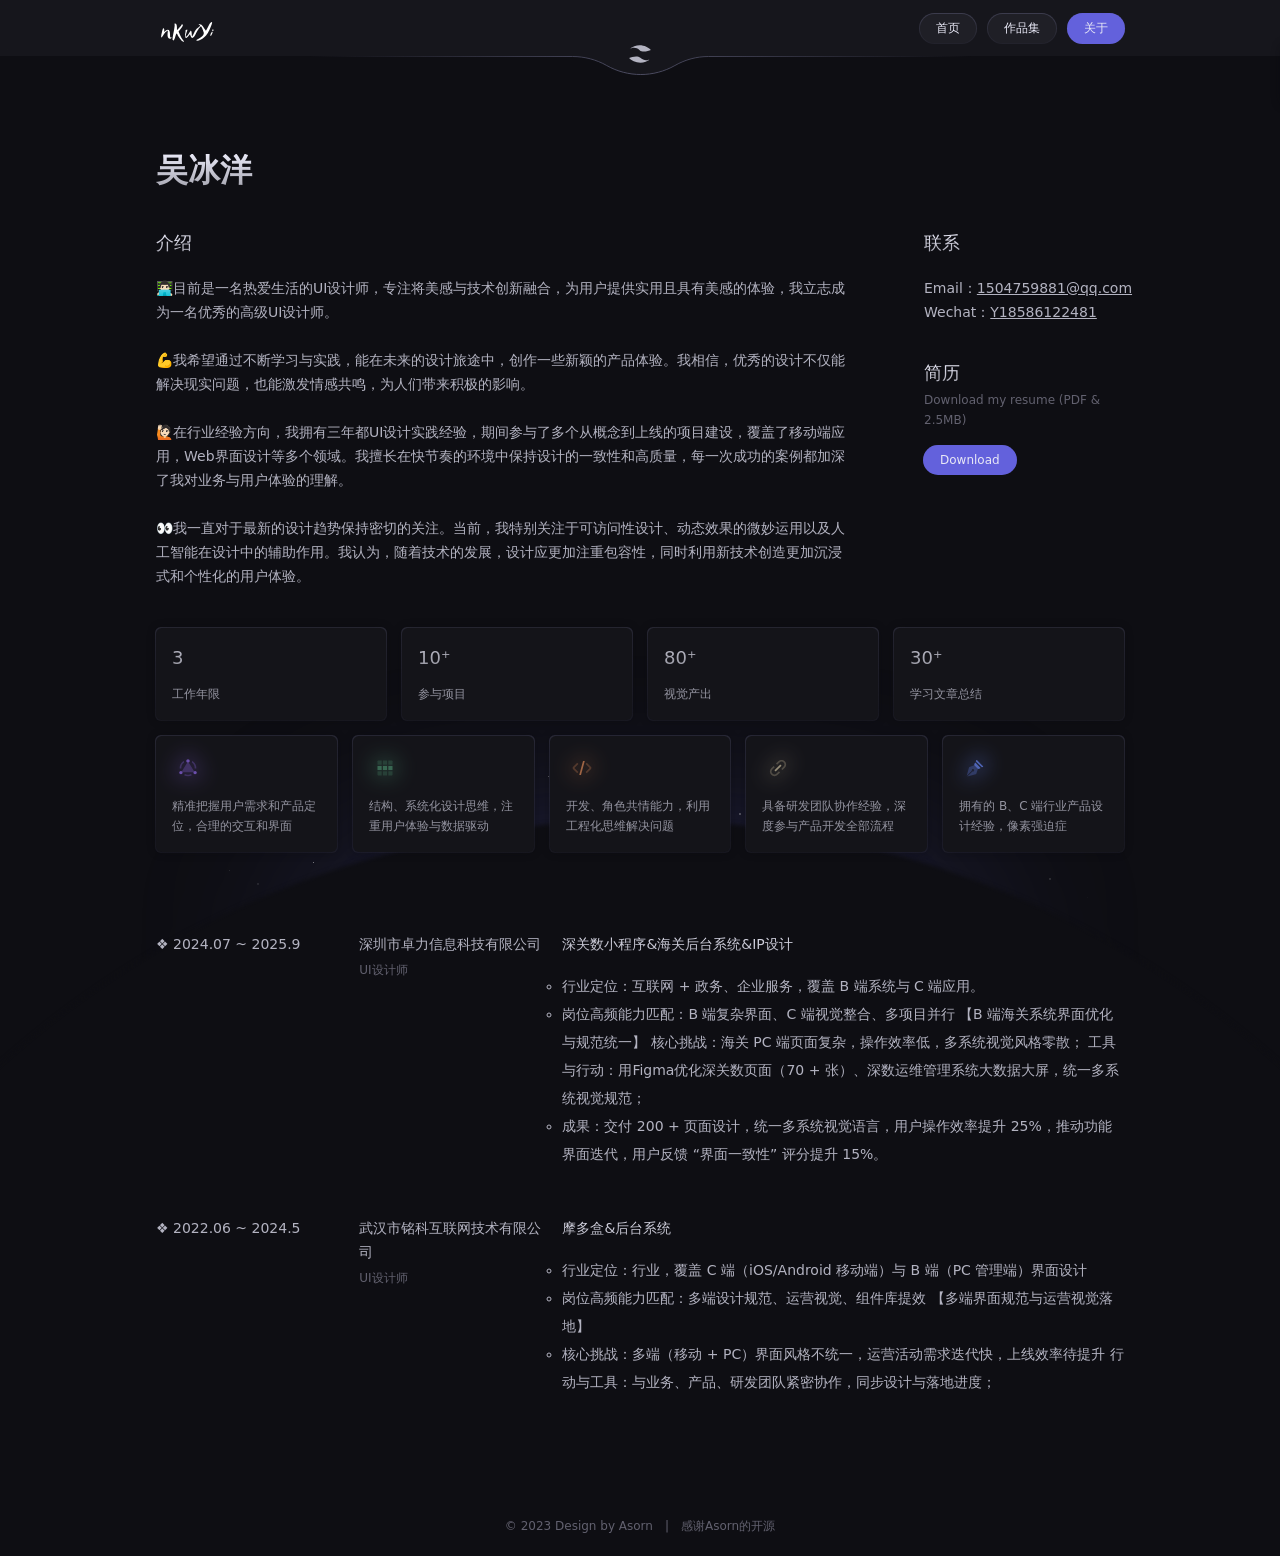
==== about.html @ 6617e1f2 "Add files via upload" ====
<!DOCTYPE html>
<html lang="zh-CN" style="color-scheme: dark;">
<head>
    <meta charset="UTF-8">
    <meta name="viewport" content="width=device-width, initial-scale=1.0">
    <title>Asorn - About Me</title>
    <link rel="stylesheet" href="./css/style.min.css">
    <link rel="shortcut icon" href="./assets/public/favicon.svg"/>
</head>
<body>
    <canvas class="fireworks"></canvas>
    <div class="head">
        <div class="main">
            <a href="./index.html" class="logo"><img src="./assets/public/nK logo.svg"></a>
            <div class="menu">
                <li class="magical btn" onclick="window.location.href='./index.html'">首页</li>
                <li class="magical btn" onclick="window.location.href='./work.html'">作品集</li>
                <li class="magical btn nav" onclick="window.location.href='./about.html'">关于</li>
            </div>
            <div class="menu" id="menu-expand">
                <li class="magical btn skin" id="menu-expand-child"><i class="icon menu-icon"></i></li>
            </div>
            <div id="menu-panel">
                <div class="menu-panel-content">
                    <li class="magical btn" onclick="window.location.href='./index.html'">首页</li>
                    <li class="magical btn" onclick="window.location.href='./work.html'">作品集</li>
                    <li class="magical btn nav" onclick="window.location.href='./about.html'">关于</li>
                </div>
            </div>
        </div>
        <blockquote><img src="./assets/public/logo.svg"></blockquote>
    </div>
    <div class="about">
        <div class="about-top">
            <div class="about-name">吴冰洋</div>
            <div class="about-info">
                <div class="about-info-left">
                    <div class="about-info-title">介绍</div>
                    <div class="introduce-desc">
                      👨🏻‍💻目前是一名热爱生活的UI设计师，专注将美感与技术创新融合，为用户提供实用且具有美感的体验，我立志成为一名优秀的高级UI设计师。 
                      <br> 
                      <br> 
                      💪我希望通过不断学习与实践，能在未来的设计旅途中，创作一些新颖的产品体验。我相信，优秀的设计不仅能解决现实问题，也能激发情感共鸣，为人们带来积极的影响。
                      <br> 
                      <br> 
                      🙋🏻在行业经验方向，我拥有三年都UI设计实践经验，期间参与了多个从概念到上线的项目建设，覆盖了移动端应用，Web界面设计等多个领域。我擅长在快节奏的环境中保持设计的一致性和高质量，每一次成功的案例都加深了我对业务与用户体验的理解。
                      <br> 
                      <br> 
                      👀我一直对于最新的设计趋势保持密切的关注。当前，我特别关注于可访问性设计、动态效果的微妙运用以及人工智能在设计中的辅助作用。我认为，随着技术的发展，设计应更加注重包容性，同时利用新技术创造更加沉浸式和个性化的用户体验。
                    </div>
                </div>
                <div class="about-info-right">
                    <div class="contact">
                        <div class="about-info-title">联系</div>
                        <div class="contact-desc">
                            <div class="list">
                                <div class="list-label">Email：</div>
                                <div href="javascript:" class="list-value" id="email" tabindex="0" role="button"  title="点击复制邮箱">
                                    <a id="emailCopied">1504759881@qq.com</a>
                                </div>
                                <span class="list-value copied">copied&nbsp;✓</span>
                            </div>
                            <div class="list">
                                <div class="list-label">Wechat：</div>
                                <div class="list-value">
                                    <a class="tooltip">Y18586122481
                                        <div class="tooltip-box">
                                            <img src="./assets/about/wechat.png">
                                        </div>
                                    </a>
                                </div>
                            </div>
                        </div>
                    </div>
                    <div class="resume">
                        <div class="about-info-title resume-title">简历</div>
                        <div class="resume-desc">
                            <div class="resume-desc-helptext">Download my resume (PDF & 2.5MB)</div>
                            <div class="magical resume-btn"><a href="https://asorn.cn/" target="_blank">Download</a></div>
                        </div>
                    </div>
                </div>
            </div>
        </div>
        <div class="about-middle">
            <div class="power">
                <div class="list-00">
                    <div class="magical power-card-number">
                        <a>
                            <div class="card-title">3</div>
                            <div class="card-text">工作年限</div>
                        </a>
                    </div>
                    <div class="magical power-card-number">
                        <a>
                            <div class="card-title">10⁺</div>
                            <div class="card-text">参与项目</div>
                        </a>
                    </div>
                    <div class="magical power-card-number">
                        <a>
                            <div class="card-title">80⁺</div>
                            <div class="card-text">视觉产出</div>
                        </a>
                    </div>
                    <div class="magical power-card-number">
                        <a>
                            <div class="card-title">30⁺</div>
                            <div class="card-text">学习文章总结</div>
                        </a>
                    </div>
                </div>
                <div class="list-01">
                    <div class="magical power-card">
                        <a>
                            <div class="card-img" style="background-image: url('./assets/about/abstract.svg')"></div>
                            <div class="card-text">精准把握用户需求和产品定位，合理的交互和界面</div>
                        </a>
                    </div>
                    <div class="magical power-card">
                        <a>
                            <div class="card-img" style="background-image: url('./assets/about/menu.svg')"></div>
                            <div class="card-text">结构、系统化设计思维，注重用户体验与数据驱动</div>
                        </a>
                    </div>
                    <div class="magical power-card">
                        <a>
                            <div class="card-img" style="background-image: url('./assets/about/code.svg')"></div>
                            <div class="card-text">开发、角色共情能力，利用工程化思维解决问题</div>
                        </a>
                    </div>
                    <div class="magical power-card">
                        <a>
                            <div class="card-img" style="background-image: url('./assets/about/pin.svg')"></div>
                            <div class="card-text">具备研发团队协作经验，深度参与产品开发全部流程</div>
                        </a>
                    </div>
                    <div class="magical power-card">
                        <a>
                            <div class="card-img" style="background-image: url('./assets/about/pen.svg')"></div>
                            <div class="card-text">拥有的 B、C 端行业产品设计经验，像素强迫症</div>
                        </a>
                    </div>
                </div>
            </div>
        </div>
        <div class="about-bottom">
            <div class="experience">
<div class="item">
                    <div class="time">❖ 2024.07 ~ 2025.9</div>
                    <div class="name">
                        <div class="company"><a href="https://asorn.cn/" target="_blank">深圳市卓力信息科技有限公司</a></div>
                        <div class="job">UI设计师</div>
                    </div>
                    <div class="project-experience">
                        <div class="item">
                            <div class="title">深关数小程序&海关后台系统&IP设计</div>
                            <div class="desc">
                                <ul>
                                    <li>行业定位：互联网 + 政务、企业服务，覆盖 B 端系统与 C 端应用。</li>
                                    <li>岗位高频能力匹配：B 端复杂界面、C 端视觉整合、多项目并行
【B 端海关系统界面优化与规范统一】
       核心挑战：海关 PC 端页面复杂，操作效率低，多系统视觉风格零散；
工具与行动：用Figma优化深关数页面（70 + 张）、深数运维管理系统大数据大屏，统一多系统视觉规范；
</li>
                                    <li>成果：交付 200 + 页面设计，统一多系统视觉语言，用户操作效率提升 25%，推动功能界面迭代，用户反馈 “界面一致性” 评分提升 15%。</li>
                                </ul>
                            </div>
                        </div>
                    </div>
                </div>
                <div class="item">
                    <div class="time">❖ 2022.06 ~ 2024.5</div>
                    <div class="name">
                        <div class="company"><a href="https://asorn.cn/" target="_blank">武汉市铭科互联网技术有限公司</a></div>
                        <div class="job">UI设计师</div>
                    </div>
                    <div class="project-experience">
                        <div class="item">
                            <div class="title">摩多盒&后台系统</div>
                            <div class="desc">
                                <ul>
                                    <li>行业定位：行业，覆盖 C 端（iOS/Android 移动端）与 B 端（PC 管理端）界面设计</li>
                                    <li>岗位高频能力匹配：多端设计规范、运营视觉、组件库提效
【多端界面规范与运营视觉落地】
</li>
                                    <li>核心挑战：多端（移动 + PC）界面风格不统一，运营活动需求迭代快，上线效率待提升
行动与工具：与业务、产品、研发团队紧密协作，同步设计与落地进度；
</li>
                                </ul>
                            </div>
                        </div>
                    </div>
                </div>
            </div>
        </div>
    </div>
    <div class="footer">
        <div class="copyright">
            <div>© 2023 Design by Asorn</a></div>
            <span>|</span>
            <div class="fillings">
                感谢Asorn的开源</a>
        </div>
    </div>
    <div class="widget">
        <div class="shape-light"></div>
        <div class="shape-star">
            <div class="rising-stars rising-stars-visible">
                <div style="height:1px;width:1px"></div>
                <div style="height:2px;width:2px"></div>
                <div style="height:1px;width:1px"></div>
            </div>
        </div>
        <div class="shape-earth"></div>
    </div>
</body>
<script src="./js/main.min.js"></script>
<script src='./js/anime.js'></script>
<script src='./js/firework.js'></script>
</html>
---- css/style.min.css ----
@media screen and (max-width: 768px){.about-info{flex-direction:column}.list-00,.list-01{grid-template-columns:1fr 1fr !important}.about-bottom .experience .item{grid-template-columns:none !important;grid-template-rows:1fr !important}.blog-left{display:none}.menu{display:none !important}#menu-expand{display:block !important}.hello::after{width:320px !important;height:320px !important}.copyright span,.fillings,.friends{display:none !important}}@media screen and (min-width: 769px){#menu-panel{left:100vw !important}}*{border:0;margin:0;padding:0;box-sizing:border-box;list-style:none;font-size:12px;text-decoration:unset}body{background-color:#0E0E13;color:#E8E8F6;font-family:Roboto, system-ui, -apple-system, "Segoe UI", "Helvetica Neue", Arial, "Liberation Sans", sans-serif, "Apple Color Emoji", "Segoe UI Emoji", "Segoe UI Symbol", "Noto Color Emoji";-webkit-font-smoothing:antialiased;overflow-x:hidden}.fireworks{position:fixed;top:0;left:0;width:100%;height:100%;display:block;z-index:-999}.icon{font-size:0}.icon.dark::before{content:url(../assets/public/skin_light.svg)}.icon.menu-icon::before{content:url(../assets/public/menu_icon.svg)}.magical{--circle-size:600px;--inset:1px;--border:6px;position:relative;display:flex;align-items:center;justify-content:center;border-radius:var(--border);background-color:#0E0E13}.magical::before,.magical::after{content:'';position:absolute;width:calc(100% + var(--inset)*2);height:calc(100% + var(--inset)*2);border-radius:var(--border);inset:calc(0 - var(--inset))}.magical::before{background:radial-gradient(var(--circle-size) circle at var(--mouse-x) var(--mouse-y), rgba(255,255,255,0.3), transparent 40%);z-index:-1}.magical::after{background:linear-gradient(180deg, rgba(78,78,100,0.48) 0%, rgba(78,78,100,0.2) 100%);z-index:-2}.magical .show{width:100%;height:100%;position:absolute;border-radius:var(--border);opacity:0;pointer-events:none;background:radial-gradient(var(--circle-size) circle at var(--mouse-x) var(--mouse-y), rgba(255,255,255,0.01), transparent 40%)}.btn{--border:9999px;background-image:radial-gradient(var(--circle-size) circle at var(--mouse-x) var(--mouse-y), rgba(255,255,255,0.06), transparent 40%)}.btn::before{background:radial-gradient(var(--circle-size) circle at var(--mouse-x) var(--mouse-y), rgba(255,255,255,0.4), transparent 40%)}.btn::after{background:linear-gradient(180deg, rgba(78,78,100,0.68) 0%, rgba(78,78,100,0.2) 100%)}.head{position:fixed;padding:0 40px;width:100%;--height:56px;height:var(--height);display:flex;justify-content:center;align-items:center;--mw:968px;background:rgba(25,25,32,0.8);backdrop-filter:blur(4px);flex-direction:column;z-index:100}.head .main{width:100%;display:flex;justify-content:space-between;align-items:center;max-width:var(--mw)}.head .logo{height:20px}.head #menu-expand{display:none}.head #menu-expand.active{pointer-events:none}.head #menu-expand.active+#menu-panel{left:40px}.head #menu-expand>.menu-icon{transition:transform .5s}.head #menu-expand .active #menu-expand>.menu-icon{transform:rotate(45deg)}@keyframes goOut{0%{left:40px}100%{left:100vw}}.head .menu{display:flex;gap:12px}.head .menu li{--circle-size:100px;border-radius:9999px;padding:6px 16px;cursor:pointer;background-color:#1F1F26;transition:.3s background ease-in-out}.head .menu li.nav,.head .menu li.nav::before{background-color:#6361DC}.head .menu .skin{width:14px;padding:6px 13px}.head #menu-panel{width:calc(100vw - 80px);position:absolute;top:44px;left:100vw;padding:16px 24px;background:rgba(25,25,32,0.96);backdrop-filter:blur(4px);border-radius:6px;box-shadow:0px 0px 8px 0px rgba(10,10,14,0.4);z-index:101}.head #menu-panel .menu-panel-content{display:flex;flex-direction:row;flex-wrap:wrap;justify-content:flex-end;gap:16px}.head #menu-panel .menu-panel-content li{--circle-size:100px;border-radius:9999px;padding:6px 16px;cursor:pointer;background-color:#1F1F26;transition:.3s background ease-in-out}.head #menu-panel .menu-panel-content li.nav,.head #menu-panel .menu-panel-content li.nav::before{background-color:#6361DC}.head blockquote{position:absolute;inset:calc(20px + var(--height)) 0 0;font-size:0;width:100%;display:flex;align-items:flex-end;justify-content:center}.head blockquote::after{content:'';position:absolute;bottom:0;left:0;right:0;height:20px;background:url("../assets/public/head_bottom_line.svg") no-repeat center top;z-index:-1}.head blockquote img{margin-bottom:10px;animation:rotate 6s linear infinite}@keyframes rotate{0%{transform:rotate(0deg)}100%{transform:rotate(360deg)}}.footer{padding:60px 40px 20px 40px;font-size:12px;line-height:20px;color:#62616F}.footer .copyright{display:flex;justify-content:center;align-items:center;--mw:968px;gap:12px}.footer .copyright .main{width:100%;display:flex;justify-content:space-between;align-items:center;max-width:var(--mw)}.footer .copyright a{transition:color .15s ease-in;color:#62616F}.footer .copyright a:hover{color:#6361DC}.footer .copyright .friends{display:flex;justify-content:center;align-items:center;--mw:968px;gap:8px}.footer .copyright .friends .main{width:100%;display:flex;justify-content:space-between;align-items:center;max-width:var(--mw)}.widget{display:flex;justify-content:center;align-items:center;--mw:968px}.widget .main{width:100%;display:flex;justify-content:space-between;align-items:center;max-width:var(--mw)}.widget .shape-light{z-index:-99;position:fixed;bottom:-180px;width:600px;height:200px;border-radius:9999px;background:rgba(99,97,220,0.4);filter:blur(100px)}.widget .shape-star{position:fixed;z-index:-98;bottom:0;height:150px;width:var(--mw);-webkit-mask-image:linear-gradient(180deg, rgba(217,217,217,0) 0%, rgba(217,217,217,0.8) 25%, #d9d9d9 50%, rgba(217,217,217,0.8) 75%, rgba(217,217,217,0) 100%);mask-image:linear-gradient(180deg, rgba(217,217,217,0) 0%, rgba(217,217,217,0.8) 25%, #d9d9d9 50%, rgba(217,217,217,0.8) 75%, rgba(217,217,217,0) 100%);-webkit-mask-size:cover;mask-size:cover}@keyframes risingStarsAnination{0%{transform:translateZ(0) translateY(0)}to{transform:translateZ(0) translateY(-2000px)}}.widget .shape-star .rising-stars{opacity:.7;pointer-events:none}.widget .shape-star .rising-stars div{background:transparent;border-radius:50%}.widget .shape-star .rising-stars div:nth-child(1){animation-duration:100s !important;box-shadow:136px 13273px #fff,347px 1735px #fff,813px 1674px #fff,1949px 440px #fff,1440px 41px #fff,437px 1122px #fff,406px 430px #fff,1014px 25px #fff,1330px 1616px #fff,1636px 1496px #fff,1358px 800px #fff,48px 857px #fff,900px 1821px #fff,906px 1975px #fff,832px 163px #fff,1911px 1480px #fff,576px 523px #fff,783px 1435px #fff,738px 1712px #fff,1822px 193px #fff,1168px 1172px #fff,480px 687px #fff,798px 337px #fff,1747px 824px #fff,1296px 1690px #fff,1277px 1786px #fff,1941px 1271px #fff,1925px 784px #fff,400px 1302px #fff,112px 882px #fff,1008px 1624px #fff,55px 1604px #fff,1143px 1555px #fff,1354px 1344px #fff,1687px 601px #fff,651px 617px #fff,984px 1737px #fff,505px 1689px #fff,634px 1460px #fff,770px 827px #fff,315px 833px #fff,192px 1677px #fff,1324px 580px #fff,1862px 1217px #fff,157px 1255px #fff,1265px 1949px #fff,259px 482px #fff,1925px 39px #fff,1823px 1401px #fff,172px 1227px #fff,1120px 662px #fff,621px 681px #fff,959px 1389px #fff,370px 367px #fff,1629px 754px #fff,117px 756px #fff,415px 19px #fff,1158px 1227px #fff,36px 322px #fff,315px 1172px #fff,1156px 1010px #fff,758px 828px #fff,1576px 1585px #fff,725px 1487px #fff,1987px 1199px #fff,832px 827px #fff,1162px 92px #fff,103px 1868px #fff,588px 198px #fff,695px 984px #fff,1256px 1513px #fff,29px 924px #fff,1991px 1022px #fff,317px 932px #fff,114px 1610px #fff,1073px 1420px #fff,1161px 1045px #fff,684px 312px #fff,250px 419px #fff,151px 76px #fff,1228px 400px #fff,1381px 202px #fff,1210px 207px #fff,951px 1633px #fff,1585px 1768px #fff,1187px 1462px #fff,231px 1455px #fff,1457px 1778px #fff,1604px 75px #fff,1952px 1575px #fff,1870px 10px #fff,1240px 1824px #fff,591px 554px #fff,1696px 112px #fff,1618px 662px #fff,860px 1971px #fff,899px 1140px #fff,1334px 285px #fff,1051px 732px #fff,267px 1737px #fff,1363px 965px #fff,1829px 1718px #fff,1966px 1063px #fff,979px 1908px #fff,1654px 1085px #fff,416px 1055px #fff,1758px 576px #fff,1604px 720px #fff,840px 143px #fff,852px 1385px #fff,411px 1808px #fff,992px 28px #fff,1461px 122px #fff,1110px 671px #fff,221px 1734px #fff,1886px 1139px #fff,1963px 1765px #fff,406px 456px #fff,461px 1710px #fff,524px 1305px #fff,905px 1265px #fff,731px 126px #fff,1748px 186px #fff,759px 1511px #fff,1502px 1174px #fff,163px 1326px #fff,1236px 416px #fff,963px 1543px #fff,509px 373px #fff,1965px 942px #fff,1621px 1614px #fff,211px 515px #fff,1064px 990px #fff,475px 715px #fff,1977px 366px #fff,1480px 1801px #fff,693px 701px #fff,944px 628px #fff,1870px 1324px #fff,1745px 442px #fff,753px 1087px #fff,1639px 620px #fff,1838px 1570px #fff,1945px 1028px #fff,1692px 1037px #fff,276px 440px #fff,668px 1787px #fff,440px 1541px #fff,1493px 199px #fff,1930px 1584px #fff,1856px 700px #fff,1161px 682px #fff,1671px 664px #fff,286px 1182px #fff,1933px 1388px #fff,743px 1367px #fff,849px 1823px #fff,136px 25px #fff,568px 102px #fff,659px 687px #fff,27px 211px #fff,1980px 602px #fff,383px 176px #fff,1124px 470px #fff,1143px 100px #fff,1744px 1751px #fff,689px 614px #fff,596px 1867px #fff,710px 883px #fff,637px 202px #fff,1372px 962px #fff,1595px 1650px #fff,1491px 1428px #fff,873px 235px #fff,1127px 582px #fff,700px 140px #fff,1470px 1395px #fff,1133px 1532px #fff,1736px 1749px #fff,1841px 228px #fff,529px 1790px #fff,1084px 1246px #fff,1365px 230px #fff,529px 304px #fff,528px 1689px #fff,1549px 1892px #fff,975px 1315px #fff,1924px 1909px #fff,423px 115px #fff,1198px 432px #fff,1081px 956px #fff,1890px 1360px #fff,872px 535px #fff,781px 630px #fff,1010px 197px #fff,651px 125px #fff,1569px 1159px #fff,233px 759px #fff,372px 139px #fff,742px 1233px #fff,302px 1514px #fff,1159px 879px #fff,1536px 213px #fff,1212px 49px #fff,897px 1653px #fff,1735px 765px #fff,1086px 410px #fff,609px 1933px #fff,127px 172px #fff,179px 1873px #fff,584px 299px #fff,861px 1050px #fff,400px 234px #fff,1401px 806px #fff,1086px 47px #fff,1735px 1844px #fff,1874px 1698px #fff,975px 720px #fff,164px 845px #fff,461px 66px #fff,894px 1102px #fff,151px 1968px #fff,258px 1303px #fff,366px 593px #fff,390px 1023px #fff,1296px 661px #fff,308px 285px #fff,554px 1926px #fff,1409px 527px #fff,1661px 316px #fff,101px 439px #fff,1051px 1323px #fff,1144px 1541px #fff,479px 16px #fff,1172px 911px #fff,1087px 1807px #fff,1699px 628px #fff,1859px 1056px #fff,571px 1977px #fff,137px 1578px #fff,906px 847px #fff,1071px 430px #fff,212px 323px #fff,353px 276px #fff,680px 316px #fff,1781px 1151px #fff,137px 1426px #fff,1270px 1679px #fff,696px 220px #fff,587px 184px #fff,704px 795px #fff,1646px 907px #fff,1546px 11px #fff,369px 1976px #fff,1199px 815px #fff,290px 913px #fff,159px 1921px #fff,955px 1406px #fff,748px 1132px #fff,1388px 1674px #fff,1390px 1925px #fff,961px 70px #fff,1015px 927px #fff,470px 64px #fff,1125px 684px #fff,615px 1839px #fff,1318px 1437px #fff,1338px 1130px #fff,295px 1857px #fff,1656px 1208px #fff,1550px 1250px #fff,595px 1523px #fff,943px 1812px #fff,976px 1048px #fff,175px 1883px #fff,641px 1066px #fff,1115px 758px #fff,1726px 1072px #fff,1403px 1085px #fff,1601px 935px #fff,221px 877px #fff,1318px 1484px #fff,1382px 1995px #fff,737px 1875px #fff,772px 1635px #fff,869px 1654px #fff,1179px 18px #fff,518px 695px #fff,691px 1963px #fff,1290px 1259px #fff,121px 1616px #fff,531px 1751px #fff,538px 968px #fff,1492px 1387px #fff,848px 1586px #fff,665px 1946px #fff,307px 984px #fff,593px 1790px #fff,282px 981px #fff,1383px 1886px #fff,1220px 1353px #fff,537px 1893px #fff,1228px 1085px #fff,1415px 532px #fff,660px 982px #fff,308px 1837px #fff,1644px 694px #fff,1137px 296px #fff,1010px 450px #fff,1405px 1366px #fff,1823px 1910px #fff,623px 1983px #fff,585px 716px #fff,1521px 888px #fff,334px 1235px #fff,989px 1957px #fff,1055px 1917px #fff,1012px 1921px #fff,502px 793px #fff,362px 394px #fff,437px 1451px #fff,49px 1224px #fff,1883px 326px #fff,235px 1679px #fff,355px 1148px #fff,204px 907px #fff,1405px 851px #fff,404px 986px #fff,126px 239px #fff,1311px 1960px #fff,1178px 804px #fff,692px 1467px #fff,523px 1043px #fff,259px 1128px #fff,940px 229px #fff,733px 590px #fff,845px 1397px #fff,64px 383px #fff,220px 1136px #fff,307px 48px #fff,1996px 1239px #fff,495px 322px #fff,1245px 1786px #fff,392px 26px #fff,1053px 835px #fff,68px 296px #fff,1165px 63px #fff,1992px 584px #fff,1947px 881px #fff,1012px 205px #fff,419px 1901px #fff,91px 667px #fff,558px 1692px #fff,129px 252px #fff,369px 428px #fff,241px 1865px #fff,289px 1345px #fff,1591px 1655px #fff,29px 585px #fff,489px 885px #fff,342px 307px #fff,589px 658px #fff,1069px 348px #fff,355px 690px #fff,1141px 483px #fff,299px 1211px #fff,217px 1040px #fff,266px 524px #fff,1151px 304px #fff,777px 1096px #fff,1166px 1726px #fff,1332px 819px #fff,986px 1727px #fff,87px 1949px #fff,1962px 83px #fff,133px 708px #fff,1603px 504px #fff,487px 1316px #fff,216px 863px #fff,877px 162px #fff,1234px 1181px #fff,1102px 1118px #fff,509px 475px #fff,621px 935px #fff,658px 589px #fff,665px 1606px #fff,878px 1542px #fff,864px 882px #fff,1070px 1310px #fff,1983px 1146px #fff,1673px 1885px #fff,1008px 351px #fff,1896px 494px #fff,1523px 1071px #fff,1424px 773px #fff,1077px 571px #fff,281px 602px #fff,19px 1135px #fff,852px 1826px #fff,1114px 1291px #fff,956px 257px #fff,1956px 1188px #fff,1779px 284px #fff,204px 613px #fff,1892px 1213px #fff,1787px 1914px #fff,1732px 695px #fff,1497px 375px #fff,1266px 1719px #fff,1668px 1242px #fff,931px 147px #fff,399px 1359px #fff,1626px 518px #fff,840px 1495px #fff,145px 926px #fff,924px 46px #fff,1907px 1649px #fff,953px 1435px #fff,1530px 373px #fff,320px 1346px #fff,1007px 581px #fff,897px 46px #fff,926px 1693px #fff,1187px 370px #fff,69px 939px #fff,64px 1548px #fff,66px 491px #fff,1871px 676px #fff,1240px 722px #fff,1223px 216px #fff,1743px 1566px #fff,1901px 1944px #fff,918px 583px #fff,285px 601px #fff,1303px 263px #fff,1156px 1288px #fff,1897px 61px #fff,463px 1533px #fff,98px 1153px #fff,1430px 1811px #fff,304px 651px #fff,722px 260px #fff,219px 1577px #fff,157px 112px #fff,1146px 1534px #fff,972px 230px #fff,529px 962px #fff,91px 947px #fff,410px 1245px #fff,1556px 586px #fff,591px 1038px #fff,1571px 892px #fff,236px 1129px #fff,976px 1915px #fff,903px 590px #fff,939px 521px #fff,697px 859px #fff,1192px 71px #fff,614px 366px #fff,1197px 1094px #fff,1433px 839px #fff,1689px 1700px #fff,1023px 1084px #fff,176px 1110px #fff,12px 830px #fff,1880px 1619px #fff,1914px 994px #fff,218px 987px #fff,1585px 517px #fff,1837px 502px #fff,1878px 1043px #fff,30px 837px #fff,1582px 1999px #fff,1698px 940px #fff,613px 266px #fff,1628px 29px #fff,1113px 180px #fff,239px 269px #fff,1903px 449px #fff,1788px 1095px #fff,51px 1761px #fff,421px 1073px #fff,353px 292px #fff,1612px 749px #fff,986px 601px #fff,450px 343px #fff,1386px 1341px #fff,204px 848px #fff,1527px 110px #fff,379px 1993px #fff,820px 1197px #fff,279px 1804px #fff,160px 1801px #fff,1475px 1135px #fff,1374px 1626px #fff,873px 1542px #fff,1637px 1435px #fff,470px 1761px #fff,628px 919px #fff,628px 574px #fff}.widget .shape-star .rising-stars div:nth-child(2){animation-duration:150s !important;box-shadow:1046px 2770px #fff,584px 202px #fff,195px 1038px #fff,84px 741px #fff,466px 961px #fff,192px 609px #fff,704px 571px #fff,1498px 1059px #fff,21px 1214px #fff,643px 408px #fff,848px 514px #fff,420px 1928px #fff,866px 698px #fff,1071px 119px #fff,1284px 570px #fff,907px 89px #fff,1990px 137px #fff,768px 1886px #fff,1602px 623px #fff,223px 255px #fff,1224px 1955px #fff,1216px 1001px #fff,817px 1781px #fff,1586px 684px #fff,221px 71px #fff,1885px 1713px #fff,1441px 15px #fff,1946px 1649px #fff,437px 1773px #fff,1831px 657px #fff,1230px 220px #fff,906px 1681px #fff,906px 184px #fff,1689px 859px #fff,1655px 564px #fff,1900px 1354px #fff,378px 1964px #fff,985px 1685px #fff,1357px 999px #fff,1518px 1502px #fff,1068px 338px #fff,920px 1753px #fff,1589px 1108px #fff,1212px 1920px #fff,199px 596px #fff,172px 67px #fff,1104px 797px #fff,682px 571px #fff,228px 1285px #fff,401px 751px #fff,558px 1703px #fff,1382px 736px #fff,463px 1746px #fff,579px 1384px #fff,208px 1771px #fff,290px 881px #fff,408px 1189px #fff,1024px 768px #fff,247px 282px #fff,1254px 1274px #fff,592px 1785px #fff,460px 914px #fff,275px 429px #fff,991px 93px #fff,1961px 429px #fff,998px 1797px #fff,1363px 1258px #fff,1387px 611px #fff,1850px 482px #fff,401px 482px #fff,899px 966px #fff,1424px 1844px #fff,1555px 1899px #fff,625px 506px #fff,41px 219px #fff,958px 1518px #fff,1894px 717px #fff,1207px 807px #fff,183px 614px #fff,1146px 467px #fff,349px 1521px #fff,587px 1330px #fff,940px 1640px #fff,1167px 1990px #fff,1728px 1870px #fff,88px 336px #fff,1326px 944px #fff,1103px 117px #fff,1531px 1508px #fff,588px 1497px #fff,1193px 1036px #fff,475px 345px #fff,775px 731px #fff,1189px 411px #fff,1657px 108px #fff,828px 1788px #fff,622px 357px #fff,1441px 1292px #fff,1332px 361px #fff,979px 376px #fff,504px 412px #fff,1470px 290px #fff,1422px 1637px #fff,911px 1694px #fff,1304px 1729px #fff,1378px 890px #fff,181px 1238px #fff,166px 1011px #fff,570px 823px #fff,1842px 771px #fff,1495px 189px #fff,324px 1077px #fff,850px 883px #fff,1718px 1273px #fff,1559px 215px #fff,425px 254px #fff,114px 1855px #fff,1425px 253px #fff,1327px 477px #fff,1644px 234px #fff,851px 1060px #fff,384px 1151px #fff,78px 433px #fff,269px 847px #fff,11px 1426px #fff,1583px 31px #fff,1067px 48px #fff,1532px 544px #fff,1418px 923px #fff,1609px 1733px #fff,96px 1597px #fff,1818px 421px #fff,1059px 181px #fff,156px 1830px #fff,1565px 11px #fff,989px 287px #fff,827px 459px #fff,1730px 1155px #fff,688px 939px #fff,694px 6px #fff,360px 1041px #fff,1230px 1560px #fff,1228px 1637px #fff,207px 460px #fff,1869px 627px #fff,69px 872px #fff,438px 154px #fff,217px 721px #fff,141px 678px #fff,606px 1622px #fff,1836px 1505px #fff,568px 1817px #fff,1692px 901px #fff,1726px 1257px #fff,272px 77px #fff,1327px 405px #fff,833px 628px #fff,974px 782px #fff,828px 1085px #fff,1516px 57px #fff,1432px 279px #fff,1308px 608px #fff,419px 1365px #fff,989px 1354px #fff,343px 557px #fff,1787px 1617px #fff,609px 281px #fff,397px 635px #fff,330px 1483px #fff,1039px 1891px #fff,623px 390px #fff,849px 1113px #fff,774px 1584px #fff,339px 1374px #fff,910px 294px #fff,348px 1997px #fff,961px 1571px #fff,108px 1103px #fff,761px 1908px #fff,1612px 1543px #fff,1978px 1013px #fff,1420px 170px #fff,250px 157px #fff,760px 804px #fff,503px 1240px #fff,913px 1425px #fff,694px 541px #fff,999px 1757px #fff,1792px 865px #fff,521px 1962px #fff,892px 1943px #fff,1266px 744px #fff,1315px 121px #fff,957px 1880px #fff,1387px 334px #fff,101px 132px #fff,760px 1557px #fff,1100px 112px #fff,879px 173px #fff,1712px 1707px #fff,888px 28px #fff,33px 1189px #fff,1316px 1591px #fff,254px 1751px #fff,494px 1485px #fff,1654px 782px #fff,1983px 693px #fff,754px 1919px #fff,1116px 85px #fff,1417px 634px #fff,343px 657px #fff,481px 1867px #fff,805px 1831px #fff,213px 1734px #fff,1305px 225px #fff,1158px 1852px #fff,1335px 1897px #fff,995px 514px #fff,1297px 1704px #fff,732px 25px #fff,1190px 1980px #fff,515px 1537px #fff,1675px 639px #fff,1693px 1862px #fff,417px 1885px #fff,1303px 1332px #fff,1422px 259px #fff,1176px 1403px #fff,1477px 980px #fff,1960px 461px #fff,99px 980px #fff,1139px 418px #fff,1357px 487px #fff,1009px 1329px #fff,293px 355px #fff,301px 464px #fff,222px 138px #fff,307px 265px #fff,989px 856px #fff,182px 1885px #fff,1064px 1909px #fff,885px 155px #fff,403px 166px #fff,1540px 1180px #fff,310px 1519px #fff,777px 496px #fff,664px 1389px #fff,1950px 758px #fff,63px 1412px #fff,1247px 1151px #fff,365px 60px #fff,1793px 502px #fff,533px 320px #fff,927px 766px #fff,206px 340px #fff,1261px 292px #fff,1908px 1564px #fff,99px 50px #fff,1693px 1858px #fff,641px 1034px #fff,1063px 453px #fff,1973px 163px #fff,712px 600px #fff,264px 1682px #fff,1686px 289px #fff,1305px 745px #fff,30px 349px #fff,649px 1772px #fff,1032px 141px #fff,204px 1345px #fff,46px 289px #fff,173px 466px #fff,1369px 1116px #fff,528px 196px #fff,1355px 1117px #fff,1344px 1192px #fff,220px 304px #fff,1816px 1984px #fff,1903px 683px #fff,389px 934px #fff,79px 1352px #fff,1317px 1295px #fff,1169px 1389px #fff,1061px 914px #fff,1777px 1736px #fff,1859px 286px #fff,1479px 569px #fff,930px 1613px #fff,1892px 682px #fff,867px 1193px #fff,40px 1606px #fff,624px 1860px #fff,1829px 1897px #fff,1891px 1944px #fff,1633px 1642px #fff,71px 627px #fff,1334px 1548px #fff,1461px 1437px #fff,220px 547px #fff,334px 907px #fff,1512px 34px #fff,789px 64px #fff,190px 1169px #fff,358px 22px #fff,438px 115px #fff,1576px 248px #fff,117px 836px #fff,957px 1773px #fff,213px 1553px #fff,1211px 1094px #fff,1768px 1569px #fff,541px 725px #fff,1027px 1196px #fff,996px 677px #fff,1406px 1504px #fff,707px 1457px #fff,1704px 445px #fff,1403px 1557px #fff,1743px 223px #fff,1866px 1923px #fff,1137px 762px #fff,1566px 1760px #fff,1289px 1717px #fff,1397px 634px #fff,1286px 516px #fff,1179px 1503px #fff,1143px 1306px #fff,489px 1107px #fff,1663px 145px #fff,1553px 1813px #fff,1611px 1558px #fff,969px 946px #fff,243px 25px #fff,518px 117px #fff,1510px 12px #fff,1461px 1296px #fff,453px 697px #fff,726px 1082px #fff,1727px 410px #fff,1242px 1258px #fff,1847px 1331px #fff,1746px 1023px #fff,972px 1887px #fff,704px 453px #fff,424px 993px #fff,1437px 797px #fff,1947px 235px #fff,916px 1060px #fff,1034px 1354px #fff,723px 1738px #fff,447px 1609px #fff,167px 780px #fff,462px 1224px #fff,704px 1676px #fff,1880px 495px #fff,665px 1497px #fff,773px 1221px #fff,471px 771px #fff,549px 221px #fff,846px 242px #fff,638px 300px #fff,75px 492px #fff,856px 1803px #fff,1605px 1288px #fff,740px 11px #fff,1009px 1229px #fff,650px 1734px #fff,565px 1651px #fff,1314px 949px #fff,852px 1135px #fff,1742px 360px #fff,512px 487px #fff,965px 1638px #fff,619px 1818px #fff,982px 838px #fff,36px 1269px #fff,14px 542px #fff,1913px 1614px #fff,1231px 1455px #fff,950px 1539px #fff,1599px 124px #fff,854px 661px #fff,45px 810px #fff,1098px 425px #fff,1088px 579px #fff,100px 673px #fff,1729px 1110px #fff,35px 507px #fff,435px 708px #fff,893px 127px #fff,953px 1523px #fff,1067px 1352px #fff,1806px 376px #fff,738px 1173px #fff,676px 1910px #fff,405px 805px #fff,1289px 1838px #fff,1794px 677px #fff,1727px 1763px #fff,729px 181px #fff,417px 1509px #fff,402px 867px #fff,1047px 1577px #fff,1748px 619px #fff,815px 156px #fff,1668px 13px #fff,285px 1014px #fff,499px 1355px #fff,384px 819px #fff,364px 1484px #fff,968px 534px #fff,1935px 1915px #fff,662px 870px #fff,1837px 1960px #fff,1063px 1369px #fff,388px 271px #fff,1406px 1113px #fff,1909px 897px #fff,506px 101px #fff,680px 1579px #fff,1908px 1476px #fff,1065px 1308px #fff,892px 1806px #fff,1303px 1738px #fff,1112px 935px #fff,1112px 354px #fff,799px 1222px #fff,1131px 1922px #fff,341px 1281px #fff,744px 298px #fff,1519px 698px #fff,934px 1143px #fff,989px 584px #fff,1250px 161px #fff,49px 1336px #fff,1154px 1944px #fff,260px 1720px #fff,243px 963px #fff,1336px 834px #fff,1373px 578px #fff,1624px 146px #fff,493px 141px #fff,991px 1986px #fff,715px 465px #fff,1380px 373px #fff,1134px 284px #fff,1469px 1534px #fff,1074px 1672px #fff,836px 1225px #fff,1115px 1213px #fff,500px 509px #fff,350px 817px #fff,1352px 1204px #fff,530px 786px #fff,53px 906px #fff,414px 601px #fff,977px 552px #fff,447px 196px #fff,67px 548px #fff,837px 399px #fff,1786px 792px #fff,1681px 1843px #fff,1695px 847px #fff,726px 768px #fff,667px 1145px #fff,382px 395px #fff,502px 1182px #fff,1930px 100px #fff,492px 1356px #fff,221px 977px #fff,998px 848px #fff,482px 531px #fff,497px 239px #fff,1795px 681px #fff,1721px 1218px #fff,521px 349px #fff,1573px 1747px #fff,294px 1103px #fff,39px 235px #fff,1502px 1754px #fff,1918px 1587px #fff,1448px 604px #fff,583px 62px #fff,790px 1923px #fff,510px 344px #fff,165px 1091px #fff,1474px 1639px #fff,1577px 1452px #fff,1017px 99px #fff,1547px 679px #fff,852px 1216px #fff,83px 1818px #fff,1240px 1423px #fff,1122px 1475px #fff,418px 230px #fff,1989px 1326px #fff,1828px 1633px #fff,1412px 373px #fff,685px 1113px #fff,1909px 1468px #fff;opacity:.5}.widget .shape-star .rising-stars div:nth-child(3){animation-duration:200s !important;box-shadow:1858px 10327px #fff,1161px 1700px #fff,271px 1050px #fff,1378px 1738px #fff,1479px 1467px #fff,1866px 1558px #fff,802px 12px #fff,1322px 341px #fff,1593px 1458px #fff,1500px 710px #fff,1933px 1717px #fff,487px 1255px #fff,1547px 240px #fff,1460px 931px #fff,1725px 1308px #fff,69px 335px #fff,802px 1969px #fff,1621px 1871px #fff,1553px 113px #fff,1166px 124px #fff,1987px 79px #fff,180px 1271px #fff,466px 765px #fff,129px 1528px #fff,73px 117px #fff,1836px 1944px #fff,335px 125px #fff,145px 364px #fff,1864px 1974px #fff,525px 559px #fff,865px 876px #fff,1097px 828px #fff,1544px 1001px #fff,1362px 411px #fff,1218px 312px #fff,185px 1270px #fff,1273px 493px #fff,1241px 1593px #fff,1410px 1164px #fff,398px 1009px #fff,1700px 570px #fff,1985px 937px #fff,706px 958px #fff,651px 1650px #fff,765px 1675px #fff,1557px 316px #fff,779px 1365px #fff,1150px 581px #fff,251px 1600px #fff,1244px 906px #fff,912px 1051px #fff,733px 1393px #fff,1081px 847px #fff,592px 420px #fff,1820px 736px #fff,912px 807px #fff,1925px 711px #fff,1862px 1277px #fff,985px 1024px #fff,162px 1318px #fff,1714px 559px #fff,1588px 1205px #fff,763px 955px #fff,1760px 1228px #fff,756px 1980px #fff,1119px 382px #fff,1887px 1961px #fff,1869px 798px #fff,1105px 800px #fff,1110px 1166px #fff,1669px 1354px #fff,1014px 128px #fff,290px 692px #fff,1666px 102px #fff,249px 559px #fff,1874px 1811px #fff,1998px 1676px #fff,1728px 1882px #fff,1730px 736px #fff,890px 426px #fff,1388px 1047px #fff,701px 374px #fff,1542px 1736px #fff,781px 163px #fff,791px 809px #fff,1649px 438px #fff,1094px 1475px #fff,241px 382px #fff,1632px 1472px #fff,62px 1676px #fff,1154px 909px #fff,501px 1121px #fff,886px 526px #fff,1587px 1752px #fff,1247px 131px #fff,1800px 242px #fff,590px 1059px #fff,837px 1819px #fff,281px 1355px #fff,161px 1898px #fff,1465px 371px #fff,1578px 823px #fff,877px 1360px #fff,276px 1713px #fff,296px 522px #fff,804px 173px #fff,1793px 617px #fff,1622px 1824px #fff,237px 1068px #fff,1933px 545px #fff,1543px 1870px #fff,884px 578px #fff,125px 250px #fff,986px 882px #fff,1400px 1211px #fff,570px 1508px #fff,1449px 115px #fff,726px 914px #fff,1499px 1532px #fff,1308px 968px #fff,1876px 630px #fff,843px 606px #fff,144px 1085px #fff,878px 1315px #fff,1779px 1571px #fff,1145px 1510px #fff,1368px 1857px #fff,852px 627px #fff,1680px 641px #fff,1652px 1798px #fff,1303px 1056px #fff,1391px 45px #fff,365px 972px #fff,1031px 1860px #fff,1806px 1213px #fff,1249px 233px #fff,1126px 1513px #fff,1921px 1055px #fff,1490px 1176px #fff,641px 1781px #fff,1640px 854px #fff,542px 1083px #fff,106px 679px #fff,1423px 857px #fff,1254px 781px #fff,1775px 950px #fff,681px 239px #fff,756px 478px #fff,1199px 973px #fff,346px 1704px #fff,421px 911px #fff,339px 1168px #fff,586px 1762px #fff,801px 274px #fff,1901px 1693px #fff,914px 1706px #fff,976px 1023px #fff,787px 802px #fff,1057px 1614px #fff,438px 173px #fff,56px 1526px #fff,258px 1960px #fff,1756px 4px #fff,434px 1702px #fff,1590px 1362px #fff,607px 1053px #fff,1510px 1225px #fff,683px 262px #fff,184px 1205px #fff,1579px 891px #fff,131px 1755px #fff,1929px 761px #fff,1867px 1152px #fff,1875px 280px #fff,271px 1683px #fff,671px 1224px #fff,1836px 1011px #fff,1323px 1211px #fff,1149px 1503px #fff,57px 1496px #fff,149px 647px #fff,1927px 142px #fff,381px 1755px #fff,265px 1660px #fff,322px 1161px #fff,946px 304px #fff,1616px 1035px #fff,1283px 1371px #fff,1232px 1532px #fff,1869px 387px #fff,1101px 1882px #fff,1428px 1762px #fff,1666px 620px #fff,444px 739px #fff,1525px 1091px #fff,1372px 1186px #fff,1733px 898px #fff,1076px 72px #fff,538px 1382px #fff,424px 1995px #fff,571px 526px #fff,412px 521px #fff,1372px 564px #fff,1358px 1203px #fff,1427px 689px #fff,1599px 1873px #fff,589px 384px #fff,855px 739px #fff,1431px 1233px #fff,983px 1877px #fff,1174px 1911px #fff,1194px 337px #fff,206px 865px #fff,621px 423px #fff,934px 1528px #fff,853px 1336px #fff,722px 1341px #fff,1806px 1361px #fff,1077px 281px #fff,1298px 79px #fff,258px 389px #fff,666px 560px #fff,1898px 1083px #fff,869px 1141px #fff,345px 1500px #fff,1025px 1327px #fff,1953px 302px #fff,1709px 773px #fff,1565px 467px #fff,1937px 55px #fff,435px 510px #fff,833px 271px #fff,711px 1105px #fff,121px 1869px #fff,1934px 948px #fff,175px 387px #fff,899px 1971px #fff,1784px 1443px #fff,1080px 1296px #fff,1733px 1938px #fff,677px 949px #fff,998px 1514px #fff,455px 1734px #fff,318px 574px #fff,140px 84px #fff,1555px 1854px #fff,1244px 471px #fff,874px 1216px #fff,1590px 358px #fff,1251px 1027px #fff,855px 1210px #fff,540px 1026px #fff,1035px 1680px #fff,814px 1264px #fff,1852px 974px #fff,757px 1443px #fff,836px 22px #fff,1477px 1364px #fff,92px 1002px #fff,114px 1147px #fff,748px 1621px #fff,1293px 1083px #fff,1222px 40px #fff,1870px 210px #fff,943px 1762px #fff,340px 785px #fff,916px 1916px #fff,1993px 1791px #fff,1811px 556px #fff,1839px 1073px #fff,1193px 331px #fff,613px 35px #fff,1858px 1384px #fff,1730px 1678px #fff,1379px 787px #fff,1312px 73px #fff,231px 1475px #fff,903px 939px #fff,1037px 801px #fff,853px 631px #fff,1256px 861px #fff,1329px 685px #fff,1078px 115px #fff,229px 876px #fff,667px 1493px #fff,418px 674px #fff,558px 1881px #fff,1745px 633px #fff,1677px 676px #fff,1407px 616px #fff,1874px 67px #fff,276px 1509px #fff,1757px 543px #fff,280px 249px #fff,1738px 609px #fff,1908px 23px #fff,1677px 580px #fff,32px 1763px #fff,32px 447px #fff,1702px 1504px #fff,1190px 1477px #fff,215px 82px #fff,327px 407px #fff,1559px 1114px #fff,933px 668px #fff,451px 621px #fff,1929px 846px #fff,32px 774px #fff,1956px 1642px #fff,1475px 1964px #fff,676px 1033px #fff,1810px 1514px #fff,1518px 1712px #fff,1436px 1851px #fff,523px 1439px #fff,374px 1219px #fff,609px 1850px #fff,1515px 1935px #fff,54px 775px #fff,1775px 1760px #fff,638px 1563px #fff,319px 560px #fff,1624px 180px #fff,156px 879px #fff,997px 296px #fff,1015px 1008px #fff,1003px 1273px #fff,1916px 585px #fff,729px 692px #fff,576px 742px #fff,346px 1712px #fff,1632px 1017px #fff,1820px 1786px #fff,529px 1067px #fff,1641px 1899px #fff,1034px 1776px #fff,936px 1016px #fff,1372px 1163px #fff,1877px 117px #fff,1400px 1800px #fff,855px 1426px #fff,1333px 1970px #fff,686px 628px #fff,1594px 1839px #fff,1025px 475px #fff,103px 738px #fff,1984px 632px #fff,1471px 1777px #fff,761px 1601px #fff,1892px 277px #fff,1134px 1234px #fff,1811px 198px #fff,87px 704px #fff,1651px 1976px #fff,52px 1767px #fff,704px 1337px #fff,802px 191px #fff,1558px 1521px #fff,561px 1204px #fff,693px 921px #fff,97px 1563px #fff,855px 1409px #fff,458px 250px #fff,144px 1721px #fff,1783px 863px #fff,1595px 691px #fff,345px 308px #fff,1528px 1854px #fff,989px 130px #fff,1325px 1593px #fff,206px 749px #fff,836px 1724px #fff,1278px 208px #fff,232px 829px #fff,199px 638px #fff,1519px 215px #fff,14px 69px #fff,1677px 1092px #fff,1894px 579px #fff,958px 408px #fff,105px 377px #fff,896px 1369px #fff,1793px 864px #fff,279px 987px #fff,1431px 636px #fff,1255px 1430px #fff,1169px 79px #fff,920px 227px #fff,1211px 721px #fff,535px 552px #fff,51px 332px #fff,933px 146px #fff,377px 1335px #fff,249px 63px #fff,1535px 535px #fff,457px 616px #fff,1722px 813px #fff,998px 1478px #fff,308px 1395px #fff,1860px 1153px #fff,146px 1334px #fff,1200px 1599px #fff,1758px 861px #fff,1676px 1494px #fff,344px 1423px #fff,1281px 1775px #fff,1617px 942px #fff,190px 660px #fff,1783px 399px #fff,1364px 1781px #fff,1439px 1725px #fff,146px 1650px #fff,1209px 656px #fff,1181px 938px #fff,1710px 72px #fff,1176px 757px #fff,219px 1728px #fff,1271px 353px #fff,471px 665px #fff,1212px 1531px #fff,1805px 1687px #fff,1225px 1591px #fff,107px 532px #fff,7px 1980px #fff,1366px 89px #fff,1276px 574px #fff,1200px 1144px #fff,1886px 924px #fff,665px 1543px #fff,1418px 55px #fff,1755px 1828px #fff,1626px 48px #fff,697px 1868px #fff,901px 1643px #fff,21px 1696px #fff,932px 1471px #fff,1468px 1972px #fff,1682px 1786px #fff,323px 332px #fff,1798px 1661px #fff,827px 1124px #fff,1790px 1828px #fff,1117px 219px #fff,364px 1082px #fff,808px 1877px #fff,1542px 1281px #fff,1929px 704px #fff,1867px 1408px #fff,1850px 1264px #fff,299px 199px #fff,413px 1414px #fff,117px 1574px #fff,1361px 61px #fff,746px 1194px #fff,1719px 1803px #fff,374px 155px #fff,140px 570px #fff,1797px 850px #fff,1540px 509px #fff,1278px 603px #fff,1520px 1385px #fff,805px 207px #fff,1977px 1386px #fff,1452px 1361px #fff,937px 38px #fff,1294px 1911px #fff,1898px 1002px #fff,657px 972px #fff,1050px 641px #fff,1072px 255px #fff,438px 638px #fff,261px 1056px #fff,620px 1078px #fff,558px 1957px #fff,1767px 1500px #fff,182px 565px #fff,565px 48px #fff,227px 504px #fff,1483px 371px #fff,693px 236px #fff,766px 317px #fff,1305px 669px #fff,885px 537px #fff,1935px 44px #fff,1391px 1152px #fff,220px 1369px #fff,654px 1800px #fff,1974px 264px #fff,1930px 959px #fff,1197px 1905px #fff,543px 1035px #fff,156px 1975px #fff,1828px 1156px #fff,319px 242px #fff,1657px 83px #fff,682px 879px #fff,1293px 1716px #fff,1561px 739px #fff,1365px 927px #fff,1753px 812px #fff;opacity:.3}.widget .shape-star .rising-stars-visible div{animation:risingStarsAnination linear infinite}.widget .shape-earth{position:fixed;z-index:-97;bottom:-1840px;width:1920px;height:1920px;border-radius:9999px;background:#0E0E13;filter:blur(2px)}.index{display:flex;justify-content:center;align-items:center;--mw:968px;flex-direction:column;justify-content:flex-start;padding:96px 40px 60px 40px;min-height:calc(100vh - 100px)}.index .main{width:100%;display:flex;justify-content:space-between;align-items:center;max-width:var(--mw)}.index .hello{display:flex;justify-content:center;align-items:center;--mw:968px;height:400px;width:100%;max-width:var(--mw);flex-direction:column}.index .hello .main{width:100%;display:flex;justify-content:space-between;align-items:center;max-width:var(--mw)}.index .hello .title{display:flex;justify-content:center;align-items:flex-start;gap:8px}.index .hello .title *{font-size:32px;font-weight:700}.index .hello .title .title-hi{font-size:32px;font-weight:700;background:linear-gradient(180deg, #E8E8F6 0%, rgba(232,232,246,0.72) 100%);background-clip:text;-webkit-background-clip:text;-webkit-text-fill-color:transparent}.index .hello .title .title-name{--bg:linear-gradient(90deg, #A29CD3 0%, #E8BFAC 100%);position:relative;background:var(--bg);background-clip:text;-webkit-background-clip:text;-webkit-text-fill-color:transparent}.index .hello .title .title-name:hover::after{content:'';position:absolute;inset:auto 0 0;width:100%;height:1px;background:var(--bg)}.index .hello .hello-desc{height:28px;color:#B3B3C1;font-size:16px;line-height:28px;font-weight:300;letter-spacing:1px;margin:24px 0 0 0}.index .hello::after{content:'';position:absolute;width:512px;height:512px;background-image:radial-gradient(circle at center, rgba(255,255,255,0.3) 1px, transparent 1px);background-size:8px 8px;mask-image:radial-gradient(at center, #fff, transparent 72%);-webkit-mask-image:radial-gradient(at center, #fff, transparent 72%);opacity:0.6;z-index:-1}.index .content-divider{display:flex;justify-content:center;align-items:center;--mw:968px;width:100%;max-width:var(--mw);height:1px;background-image:radial-gradient(circle at center, #4E4E64 1px, transparent 1px);background-size:6px 1px;background-repeat:repeat;mask-image:radial-gradient(at center, #fff, transparent 90%);-webkit-mask-image:radial-gradient(at center, #fff, transparent 90%)}.index .content-divider .main{width:100%;display:flex;justify-content:space-between;align-items:center;max-width:var(--mw)}.index .quickly-link{display:flex;justify-content:center;align-items:center;--mw:968px;flex-direction:column;padding-top:80px;width:100%;max-width:var(--mw)}.index .quickly-link .main{width:100%;display:flex;justify-content:space-between;align-items:center;max-width:var(--mw)}.index .quickly-link .title-hi{font-size:32px;font-weight:700;background:linear-gradient(180deg, #E8E8F6 0%, rgba(232,232,246,0.72) 100%);background-clip:text;-webkit-background-clip:text;-webkit-text-fill-color:transparent}.index .quickly-link .loader{margin:32px 0 48px 0;width:40px;height:8px;--c:#6361DC 90deg,#0E0E13 0;background:conic-gradient(from 135deg at top, var(--c)) 0 0,conic-gradient(from -45deg at bottom, var(--c)) 0 100%;background-size:calc(100%/4) 50%;background-repeat:repeat-x;animation:l12 2s infinite}@keyframes l12{60%,100%{background-position:calc(100%/3) 0,calc(100%/-3) 100%}}.index .quickly-link .link-card{display:flex;justify-content:center;align-items:center;--mw:968px;flex-direction:column;gap:16px;width:100%;max-width:var(--mw)}.index .quickly-link .link-card .main{width:100%;display:flex;justify-content:space-between;align-items:center;max-width:var(--mw)}.index .quickly-link .link-card .link-card-list{width:100%;max-width:var(--mw);display:grid;grid-template-columns:repeat(auto-fill, minmax(240px, 1fr));grid-gap:16px}.index .quickly-link .link-card .link-card-list .link-card-item{background-color:#141419;box-shadow:0px 0px 8px 0px rgba(10,10,14,0.4);--circle-size:400px}.index .quickly-link .link-card .link-card-list .link-card-item *{transition:opacity .4s}.index .quickly-link .link-card .link-card-list .link-card-item a{width:100%;display:flex;flex-direction:row;align-items:center;padding:16px;gap:12px}.index .quickly-link .link-card .link-card-list .link-card-item a:hover{color:#6361DC;transition:all .15s ease-in}.index .quickly-link .link-card .link-card-list .link-card-item a:hover .info,.index .quickly-link .link-card .link-card-list .link-card-item a:hover .icon-arrow,.index .quickly-link .link-card .link-card-list .link-card-item a:hover img{opacity:1}.index .quickly-link .link-card .link-card-list .link-card-item img{width:40px;opacity:.6}.index .quickly-link .link-card .link-card-list .link-card-item .info{width:100%;display:flex;flex-direction:column;align-items:flex-start;gap:4px;opacity:.8}.index .quickly-link .link-card .link-card-list .link-card-item .info .info-title{width:100%;font-size:14px;font-weight:500;line-height:24px;background:linear-gradient(180deg, #E8E8F6 0%, rgba(232,232,246,0.72) 100%);background-clip:text;-webkit-background-clip:text;-webkit-text-fill-color:transparent}.index .quickly-link .link-card .link-card-list .link-card-item .info .info-desc{width:100%;font-size:12px;font-weight:400;line-height:20px;color:#B3B3C1}.index .quickly-link .link-card .link-card-list .link-card-item .icon-arrow{width:14px;height:14px;opacity:0}.work{display:flex;justify-content:center;align-items:center;--mw:968px;padding:154px 40px 60px 40px;flex-direction:column;align-items:center;justify-content:flex-start;min-height:calc(100vh - 100px)}.work .main{width:100%;display:flex;justify-content:space-between;align-items:center;max-width:var(--mw)}.work .card-list{width:100%;max-width:var(--mw);display:grid;grid-template-columns:repeat(auto-fill, minmax(280px, 1fr));grid-gap:16px}.work .card-list .item{--circle-size:600px;border-radius:6px;background-color:#141419;box-shadow:0px 0px 8px 0px rgba(10,10,14,0.4);align-content:start;flex-wrap:wrap}.work .card-list .item a{display:flex;flex-direction:column;padding:16px;gap:16px}.work .card-list .item a .dark{position:relative;font-size:0}.work .card-list .item a .dark::after{content:"";position:absolute;width:100%;height:100%;left:0}.work .card-list .item a .dark .cover{width:100%;border-radius:6px;opacity:.9;transition:opacity .2s}.work .card-list .item a .text{display:flex;flex-direction:column;align-items:flex-start;gap:4px;word-wrap:break-word;opacity:.8;transition:opacity .2s}.work .card-list .item a .text .title-area{display:flex;width:100%;justify-content:space-between;align-items:center;gap:8px}.work .card-list .item a .text .title-area .title{display:flex;align-items:center;gap:4px}.work .card-list .item a .text .title-area .title .name{font-size:14px;line-height:24px;font-weight:500;background:linear-gradient(180deg, #E8E8F6 0%, rgba(232,232,246,0.72) 100%);background-clip:text;-webkit-background-clip:text;-webkit-text-fill-color:transparent}.work .card-list .item a .text .title-area .title .link{opacity:0;transition:opacity .2s}.work .card-list .item a .text .title-area .tag{font-size:12px;line-height:100%;font-weight:500;padding:4px 8px;border-radius:9999px}.work .card-list .item a .text .title-area .tag-web{color:#57AC84;background:rgba(87,172,132,0.1);border:1px solid rgba(87,172,132,0.16)}.work .card-list .item a .text .title-area .tag-assets{color:#D59A78;background:rgba(213,154,120,0.1);border:1px solid rgba(213,154,120,0.16)}.work .card-list .item a .text .title-area .tag-app{color:#cb55d2;background:rgba(203,85,210,0.1);border:1px solid rgba(203,85,210,0.16)}.work .card-list .item a .text .title-area .tag-2b{color:#6F98FF;background:rgba(111,152,255,0.1);border:1px solid rgba(111,152,255,0.16)}.work .card-list .item a .text .title-area .tag-other{color:#939EA9;background:rgba(147,158,169,0.1);border:1px solid rgba(147,158,169,0.16)}.work .card-list .item a .text .desc{width:100%;font-size:12px;line-height:20px;color:#B3B3C1}.work .card-list .item a:hover .cover,.work .card-list .item a:hover .text,.work .card-list .item a:hover .link{opacity:1 !important;transition:opacity .4s}.blog{display:flex;justify-content:center;align-items:center;--mw:968px;padding:154px 40px 60px 40px;flex-direction:row;align-items:flex-start;min-height:calc(100vh - 100px)}.blog .main{width:100%;display:flex;justify-content:space-between;align-items:center;max-width:var(--mw)}.blog .blog-left{min-width:100px;padding-top:10px}.blog .blog-left .blog-left-line{width:6px;position:fixed}.blog .blog-list{display:flex;flex-direction:column;align-items:flex-start;max-width:868px}.blog .blog-list .item{width:100%}.blog .blog-list .item .content-divider{display:flex;justify-content:center;align-items:center;--mw:968px;width:100%;max-width:var(--mw);height:1px;background-image:radial-gradient(circle at center, #4E4E64 1px, transparent 1px);background-size:6px 1px;background-repeat:repeat;mask-image:radial-gradient(at center, #fff, transparent 90%);-webkit-mask-image:radial-gradient(at center, #fff, transparent 90%);margin:24px 0}.blog .blog-list .item .content-divider .main{width:100%;display:flex;justify-content:space-between;align-items:center;max-width:var(--mw)}.blog .blog-list .item a{display:flex;flex-direction:column;gap:16px}.blog .blog-list .item a .text{display:flex;flex-direction:column;align-items:flex-start;gap:8px;opacity:.8;transition:opacity .2s}.blog .blog-list .item a .text .title-area{width:100%;display:flex;justify-content:space-between;align-items:center;gap:12px}.blog .blog-list .item a .text .title-area .title{display:flex;align-items:center;gap:6px}.blog .blog-list .item a .text .title-area .title .name{font-size:16px;line-height:28px;font-weight:500;background:linear-gradient(180deg, #E8E8F6 0%, rgba(232,232,246,0.72) 100%);background-clip:text;-webkit-background-clip:text;-webkit-text-fill-color:transparent;transition:text-shadow .2s}.blog .blog-list .item a .text .title-area .title .link{font-size:16px;line-height:28px;font-weight:500;color:#6361DC;opacity:0;transition:opacity .2s}.blog .blog-list .item a .text .title-area .tag{font-size:14px;line-height:24px;font-weight:400;color:#62616F}.blog .blog-list .item a .text .desc{width:100%;font-size:14px;line-height:24px;font-weight:400;color:#B3B3C1}.blog .blog-list .item a .info{display:flex;flex-direction:row;align-items:center;justify-content:flex-start;gap:8px;opacity:.8;transition:opacity .2s}.blog .blog-list .item a .info .info-avatar{width:12px;height:12px}.blog .blog-list .item a .info .info-name{font-size:12px;line-height:20px;font-weight:400;color:#B3B3C1}.blog .blog-list .item a .info .info-time{font-size:12px;line-height:20px;font-weight:400;color:#62616F}.blog .blog-list .item a:hover .link,.blog .blog-list .item a:hover .text,.blog .blog-list .item a:hover .info{opacity:1 !important;transition:opacity .4s}.blog .blog-list .item a:hover .text .name{text-shadow:0 0 #6361DC}.about{display:flex;justify-content:center;align-items:center;--mw:968px;flex-direction:column;padding:154px 40px 60px 40px}.about .main{width:100%;display:flex;justify-content:space-between;align-items:center;max-width:var(--mw)}.about .about-top{max-width:var(--mw);display:flex;flex-direction:column}.about .about-name{font-size:32px;line-height:100%;font-weight:700;margin-bottom:48px;background:linear-gradient(180deg, #E8E8F6 0%, rgba(232,232,246,0.72) 100%);background-clip:text;-webkit-background-clip:text;-webkit-text-fill-color:transparent}.about .about-info{display:flex;gap:72px}.about .about-info-title{font-size:18px;line-height:100%;font-weight:500;margin-bottom:24px;background:linear-gradient(180deg, #E8E8F6 0%, rgba(232,232,246,0.72) 100%);background-clip:text;-webkit-background-clip:text;-webkit-text-fill-color:transparent}.about .about-info-left{max-width:696px}.about .about-info-left .introduce-desc{font-size:14px;line-height:24px;color:#B3B3C1}.about .about-info-left .introduce-desc a{font-size:14px;line-height:24px;font-weight:500;text-decoration:underline;color:#B3B3C1;transition:color .15s ease-in}.about .about-info-left .introduce-desc a:hover{color:#6361DC}.about .about-info-right{display:flex;flex-direction:column;gap:40px;min-width:200px}.about .about-info-right .contact-desc{font-size:14px;line-height:24px;color:#B3B3C1}.about .about-info-right .contact-desc .list{display:flex;flex-direction:row}.about .about-info-right .contact-desc .list .list-label{font-size:14px;line-height:24px}.about .about-info-right .contact-desc .list .list-value a{font-size:14px;line-height:24px;color:#B3B3C1;transition:color .15s ease-in;text-decoration:underline;display:flex;align-items:center;gap:4px}.about .about-info-right .contact-desc .list .list-value a:hover{cursor:pointer;color:#6361DC}.about .about-info-right .contact-desc .list .copied{opacity:0;color:#15a675;transition:opacity .4s;margin-left:4px}.about .about-info-right .resume-title{margin-bottom:8px}.about .about-info-right .resume-desc{display:flex;flex-direction:column;align-items:flex-start}.about .about-info-right .resume-desc .resume-desc-helptext{font-size:12px;line-height:20px;color:#62616F;margin-bottom:16px}.about .about-info-right .resume-desc .resume-btn{--circle-size:100px;--border:9999px;border-radius:9999px;padding:4px 16px;cursor:pointer;background-color:#6361DC}.about .about-info-right .resume-desc .resume-btn::before{background-color:#6361DC}.about .about-info-right .resume-desc .resume-btn a{font-size:12px;line-height:20px;color:#E8E8F6;text-decoration:none}.about .about-middle{width:100%;max-width:var(--mw);display:flex;flex-direction:column;margin:40px 0 80px 0}.about .about-middle .power{display:flex;flex-direction:column;gap:16px}.about .about-middle .power .list-00{width:100%;display:grid;grid-template-columns:1fr 1fr 1fr 1fr;grid-gap:16px}.about .about-middle .power .list-01{width:100%;display:grid;grid-template-columns:1fr 1fr 1fr 1fr 1fr;grid-gap:16px}.about .about-middle .power .power-card{--circle-size:400px;background-color:#141419;box-shadow:0px 0px 8px 0px rgba(10,10,14,0.4)}.about .about-middle .power .power-card a{width:100%;display:flex;flex-direction:column;align-items:flex-start;gap:12px;padding:16px}.about .about-middle .power .power-card a .card-img{width:32px;height:32px;opacity:.8;transition:opacity .2s;display:flex;align-items:center;justify-content:center;background:no-repeat center}.about .about-middle .power .power-card a .card-img img{z-index:1}.about .about-middle .power .power-card a .card-img::after{content:'';position:absolute;width:32px;height:32px;filter:blur(10px);background:inherit;background-size:100%}.about .about-middle .power .power-card a:hover .card-img,.about .about-middle .power .power-card a:hover .card-text{opacity:1;transition:opacity .4s}.about .about-middle .power .power-card a .card-text{font-size:12px;line-height:20px;color:#B3B3C1;opacity:.8;transition:opacity .2s}.about .about-middle .power .power-card-number{--circle-size:400px;background-color:#141419;box-shadow:0px 0px 8px 0px rgba(10,10,14,0.4)}.about .about-middle .power .power-card-number a{width:100%;display:flex;flex-direction:column;align-items:flex-start;gap:12px;padding:16px}.about .about-middle .power .power-card-number a:hover .card-title,.about .about-middle .power .power-card-number a:hover .card-text{opacity:1;transition:opacity .4s}.about .about-middle .power .power-card-number a .card-title{font-size:18px;line-height:28px;font-weight:500;background:linear-gradient(180deg, #E8E8F6 0%, rgba(232,232,246,0.72) 100%);background-clip:text;-webkit-background-clip:text;-webkit-text-fill-color:transparent;opacity:.8;transition:opacity .2s}.about .about-middle .power .power-card-number a .card-text{font-size:12px;line-height:20px;color:#B3B3C1;opacity:.8;transition:opacity .2s}.about .about-bottom{width:100%;max-width:var(--mw);display:flex;flex-direction:column}.about .about-bottom .experience{width:100%;display:flex;flex-direction:column;gap:48px}.about .about-bottom .experience .item{display:grid;grid-template-columns:1fr 1fr 3fr;gap:16px}.about .about-bottom .experience .item .time{font-size:14px;line-height:24px;color:#B3B3C1}.about .about-bottom .experience .item .name{display:flex;flex-direction:column;gap:4px}.about .about-bottom .experience .item .name .company a{font-size:14px;line-height:24px;color:#B3B3C1;transition:color .15s ease-in}.about .about-bottom .experience .item .name .company a:hover{color:#6361DC}.about .about-bottom .experience .item .name .job{font-size:12px;line-height:20px;color:#62616F}.about .about-bottom .experience .item .project-experience{display:flex;flex-direction:column;gap:40px}.about .about-bottom .experience .item .project-experience .item{display:flex;flex-direction:column;gap:16px}.about .about-bottom .experience .item .project-experience .item .title{font-size:14px;line-height:24px;font-weight:500;background:linear-gradient(180deg, #E8E8F6 0%, rgba(232,232,246,0.72) 100%);background-clip:text;-webkit-background-clip:text;-webkit-text-fill-color:transparent}.about .about-bottom .experience .item .project-experience .item .desc{color:#B3B3C1}.about .about-bottom .experience .item .project-experience .item .desc li{font-size:14px;line-height:28px;list-style:circle}.tooltip{position:relative;display:inline-block}.tooltip .tooltip-box{width:160px;height:160px;visibility:hidden;background-color:#fff;text-align:center;border-radius:6px;padding:20px;box-shadow:0px 4px 24px rgba(10,10,14,0.12);position:absolute;right:0px;top:32px;z-index:9999;opacity:0;transition:opacity .4s}.tooltip .tooltip-box::after{content:" ";position:absolute;bottom:100%;right:10%;border-width:8px;border-style:solid;border-color:transparent transparent white transparent}.tooltip .tooltip-box img{width:120px;height:120px;border-radius:4px}.tooltip:hover .tooltip-box{visibility:visible;opacity:1}
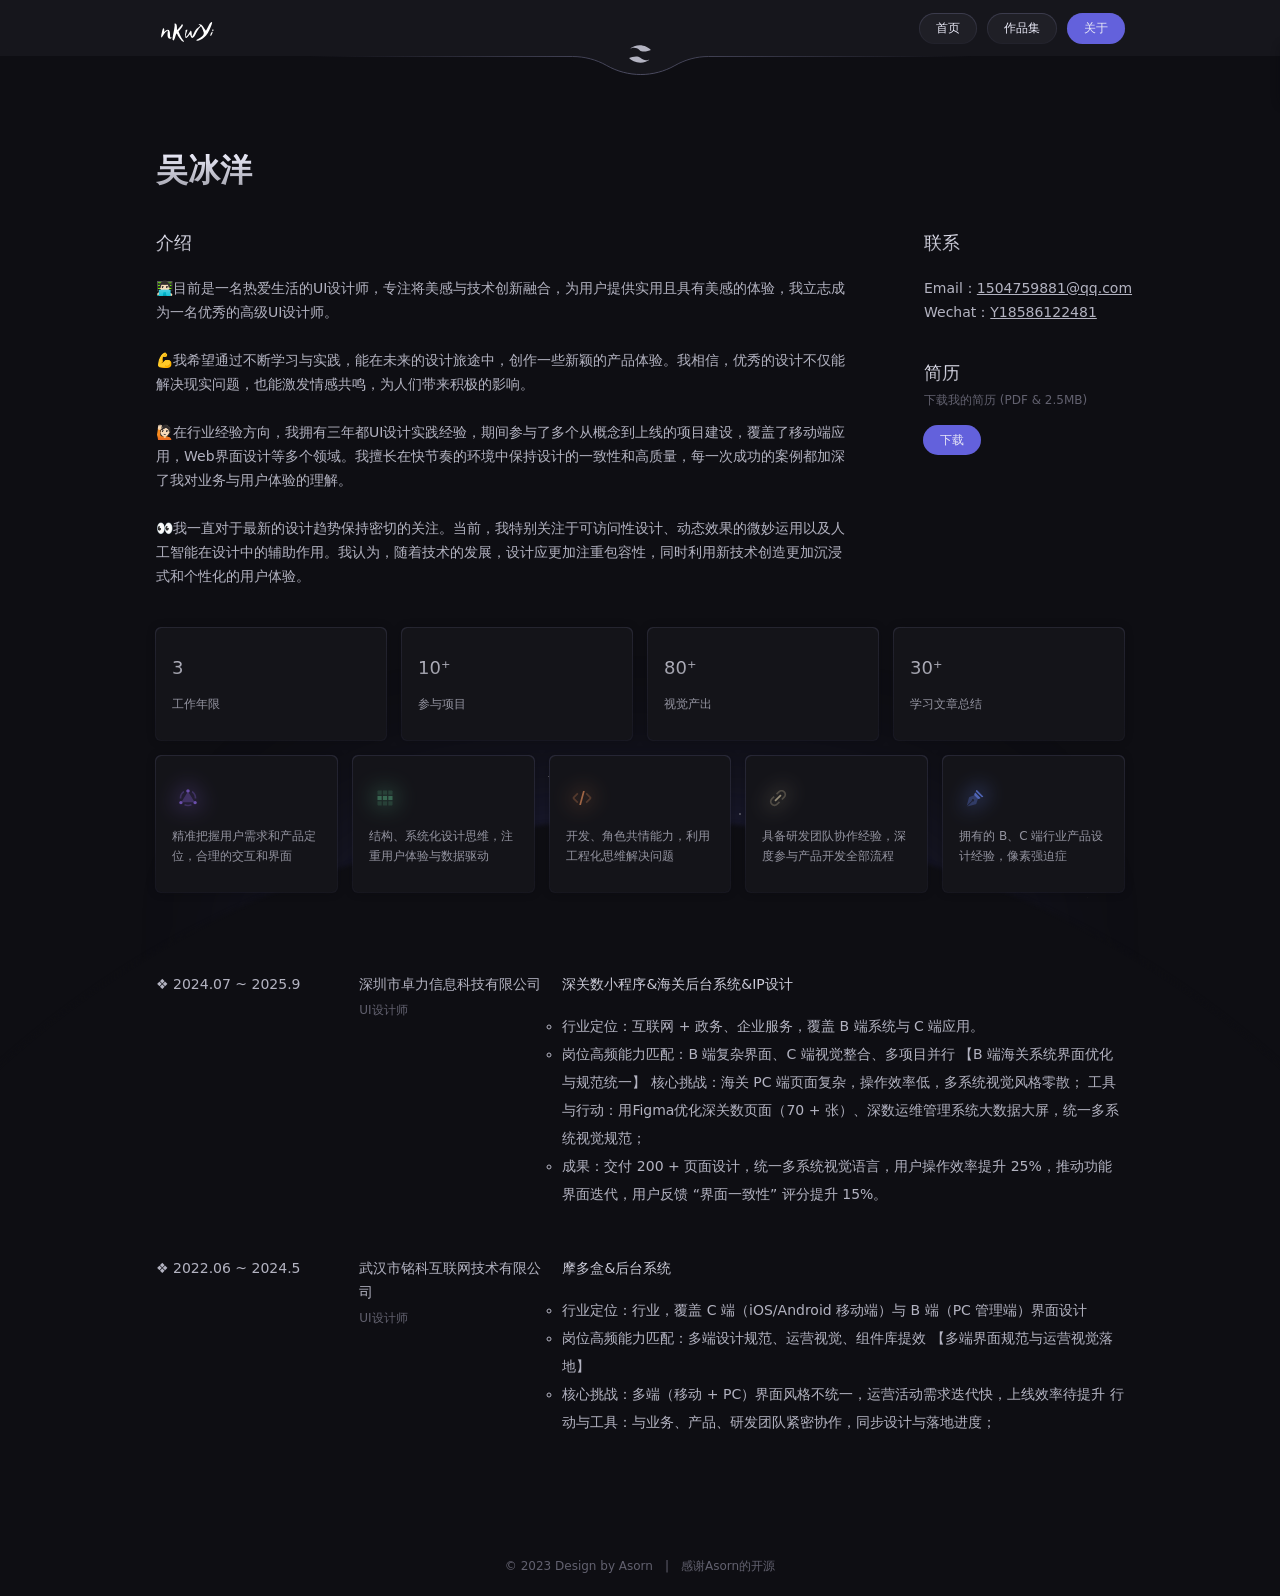
==== commit 4c94c2a6: "Add files via upload" ====
--- a/about.html
+++ b/about.html
@@ -75,8 +75,10 @@
                     <div class="resume">
                         <div class="about-info-title resume-title">简历</div>
                         <div class="resume-desc">
-                            <div class="resume-desc-helptext">Download my resume (PDF & 2.5MB)</div>
-                            <div class="magical resume-btn"><a href="https://asorn.cn/" target="_blank">Download</a></div>
+                            <div class="resume-desc-helptext">下载我的简历 (PDF & 2.5MB)</div>
+                            <div class="magical resume-btn">
+    <a href=".\asorn-open-main\assets\about\简历-吴冰洋-UI设计师-3年.pdf" download="My_Resume.pdf">下载</a>
+</div>
                         </div>
                     </div>
                 </div>
--- a/css/style.min.css
+++ b/css/style.min.css
@@ -1 +1 @@
-@media screen and (max-width: 768px){.about-info{flex-direction:column}.list-00,.list-01{grid-template-columns:1fr 1fr !important}.about-bottom .experience .item{grid-template-columns:none !important;grid-template-rows:1fr !important}.blog-left{display:none}.menu{display:none !important}#menu-expand{display:block !important}.hello::after{width:320px !important;height:320px !important}.copyright span,.fillings,.friends{display:none !important}}@media screen and (min-width: 769px){#menu-panel{left:100vw !important}}*{border:0;margin:0;padding:0;box-sizing:border-box;list-style:none;font-size:12px;text-decoration:unset}body{background-color:#0E0E13;color:#E8E8F6;font-family:Roboto, system-ui, -apple-system, "Segoe UI", "Helvetica Neue", Arial, "Liberation Sans", sans-serif, "Apple Color Emoji", "Segoe UI Emoji", "Segoe UI Symbol", "Noto Color Emoji";-webkit-font-smoothing:antialiased;overflow-x:hidden}.fireworks{position:fixed;top:0;left:0;width:100%;height:100%;display:block;z-index:-999}.icon{font-size:0}.icon.dark::before{content:url(../assets/public/skin_light.svg)}.icon.menu-icon::before{content:url(../assets/public/menu_icon.svg)}.magical{--circle-size:600px;--inset:1px;--border:6px;position:relative;display:flex;align-items:center;justify-content:center;border-radius:var(--border);background-color:#0E0E13}.magical::before,.magical::after{content:'';position:absolute;width:calc(100% + var(--inset)*2);height:calc(100% + var(--inset)*2);border-radius:var(--border);inset:calc(0 - var(--inset))}.magical::before{background:radial-gradient(var(--circle-size) circle at var(--mouse-x) var(--mouse-y), rgba(255,255,255,0.3), transparent 40%);z-index:-1}.magical::after{background:linear-gradient(180deg, rgba(78,78,100,0.48) 0%, rgba(78,78,100,0.2) 100%);z-index:-2}.magical .show{width:100%;height:100%;position:absolute;border-radius:var(--border);opacity:0;pointer-events:none;background:radial-gradient(var(--circle-size) circle at var(--mouse-x) var(--mouse-y), rgba(255,255,255,0.01), transparent 40%)}.btn{--border:9999px;background-image:radial-gradient(var(--circle-size) circle at var(--mouse-x) var(--mouse-y), rgba(255,255,255,0.06), transparent 40%)}.btn::before{background:radial-gradient(var(--circle-size) circle at var(--mouse-x) var(--mouse-y), rgba(255,255,255,0.4), transparent 40%)}.btn::after{background:linear-gradient(180deg, rgba(78,78,100,0.68) 0%, rgba(78,78,100,0.2) 100%)}.head{position:fixed;padding:0 40px;width:100%;--height:56px;height:var(--height);display:flex;justify-content:center;align-items:center;--mw:968px;background:rgba(25,25,32,0.8);backdrop-filter:blur(4px);flex-direction:column;z-index:100}.head .main{width:100%;display:flex;justify-content:space-between;align-items:center;max-width:var(--mw)}.head .logo{height:20px}.head #menu-expand{display:none}.head #menu-expand.active{pointer-events:none}.head #menu-expand.active+#menu-panel{left:40px}.head #menu-expand>.menu-icon{transition:transform .5s}.head #menu-expand .active #menu-expand>.menu-icon{transform:rotate(45deg)}@keyframes goOut{0%{left:40px}100%{left:100vw}}.head .menu{display:flex;gap:12px}.head .menu li{--circle-size:100px;border-radius:9999px;padding:6px 16px;cursor:pointer;background-color:#1F1F26;transition:.3s background ease-in-out}.head .menu li.nav,.head .menu li.nav::before{background-color:#6361DC}.head .menu .skin{width:14px;padding:6px 13px}.head #menu-panel{width:calc(100vw - 80px);position:absolute;top:44px;left:100vw;padding:16px 24px;background:rgba(25,25,32,0.96);backdrop-filter:blur(4px);border-radius:6px;box-shadow:0px 0px 8px 0px rgba(10,10,14,0.4);z-index:101}.head #menu-panel .menu-panel-content{display:flex;flex-direction:row;flex-wrap:wrap;justify-content:flex-end;gap:16px}.head #menu-panel .menu-panel-content li{--circle-size:100px;border-radius:9999px;padding:6px 16px;cursor:pointer;background-color:#1F1F26;transition:.3s background ease-in-out}.head #menu-panel .menu-panel-content li.nav,.head #menu-panel .menu-panel-content li.nav::before{background-color:#6361DC}.head blockquote{position:absolute;inset:calc(20px + var(--height)) 0 0;font-size:0;width:100%;display:flex;align-items:flex-end;justify-content:center}.head blockquote::after{content:'';position:absolute;bottom:0;left:0;right:0;height:20px;background:url("../assets/public/head_bottom_line.svg") no-repeat center top;z-index:-1}.head blockquote img{margin-bottom:10px;animation:rotate 6s linear infinite}@keyframes rotate{0%{transform:rotate(0deg)}100%{transform:rotate(360deg)}}.footer{padding:60px 40px 20px 40px;font-size:12px;line-height:20px;color:#62616F}.footer .copyright{display:flex;justify-content:center;align-items:center;--mw:968px;gap:12px}.footer .copyright .main{width:100%;display:flex;justify-content:space-between;align-items:center;max-width:var(--mw)}.footer .copyright a{transition:color .15s ease-in;color:#62616F}.footer .copyright a:hover{color:#6361DC}.footer .copyright .friends{display:flex;justify-content:center;align-items:center;--mw:968px;gap:8px}.footer .copyright .friends .main{width:100%;display:flex;justify-content:space-between;align-items:center;max-width:var(--mw)}.widget{display:flex;justify-content:center;align-items:center;--mw:968px}.widget .main{width:100%;display:flex;justify-content:space-between;align-items:center;max-width:var(--mw)}.widget .shape-light{z-index:-99;position:fixed;bottom:-180px;width:600px;height:200px;border-radius:9999px;background:rgba(99,97,220,0.4);filter:blur(100px)}.widget .shape-star{position:fixed;z-index:-98;bottom:0;height:150px;width:var(--mw);-webkit-mask-image:linear-gradient(180deg, rgba(217,217,217,0) 0%, rgba(217,217,217,0.8) 25%, #d9d9d9 50%, rgba(217,217,217,0.8) 75%, rgba(217,217,217,0) 100%);mask-image:linear-gradient(180deg, rgba(217,217,217,0) 0%, rgba(217,217,217,0.8) 25%, #d9d9d9 50%, rgba(217,217,217,0.8) 75%, rgba(217,217,217,0) 100%);-webkit-mask-size:cover;mask-size:cover}@keyframes risingStarsAnination{0%{transform:translateZ(0) translateY(0)}to{transform:translateZ(0) translateY(-2000px)}}.widget .shape-star .rising-stars{opacity:.7;pointer-events:none}.widget .shape-star .rising-stars div{background:transparent;border-radius:50%}.widget .shape-star .rising-stars div:nth-child(1){animation-duration:100s !important;box-shadow:136px 13273px #fff,347px 1735px #fff,813px 1674px #fff,1949px 440px #fff,1440px 41px #fff,437px 1122px #fff,406px 430px #fff,1014px 25px #fff,1330px 1616px #fff,1636px 1496px #fff,1358px 800px #fff,48px 857px #fff,900px 1821px #fff,906px 1975px #fff,832px 163px #fff,1911px 1480px #fff,576px 523px #fff,783px 1435px #fff,738px 1712px #fff,1822px 193px #fff,1168px 1172px #fff,480px 687px #fff,798px 337px #fff,1747px 824px #fff,1296px 1690px #fff,1277px 1786px #fff,1941px 1271px #fff,1925px 784px #fff,400px 1302px #fff,112px 882px #fff,1008px 1624px #fff,55px 1604px #fff,1143px 1555px #fff,1354px 1344px #fff,1687px 601px #fff,651px 617px #fff,984px 1737px #fff,505px 1689px #fff,634px 1460px #fff,770px 827px #fff,315px 833px #fff,192px 1677px #fff,1324px 580px #fff,1862px 1217px #fff,157px 1255px #fff,1265px 1949px #fff,259px 482px #fff,1925px 39px #fff,1823px 1401px #fff,172px 1227px #fff,1120px 662px #fff,621px 681px #fff,959px 1389px #fff,370px 367px #fff,1629px 754px #fff,117px 756px #fff,415px 19px #fff,1158px 1227px #fff,36px 322px #fff,315px 1172px #fff,1156px 1010px #fff,758px 828px #fff,1576px 1585px #fff,725px 1487px #fff,1987px 1199px #fff,832px 827px #fff,1162px 92px #fff,103px 1868px #fff,588px 198px #fff,695px 984px #fff,1256px 1513px #fff,29px 924px #fff,1991px 1022px #fff,317px 932px #fff,114px 1610px #fff,1073px 1420px #fff,1161px 1045px #fff,684px 312px #fff,250px 419px #fff,151px 76px #fff,1228px 400px #fff,1381px 202px #fff,1210px 207px #fff,951px 1633px #fff,1585px 1768px #fff,1187px 1462px #fff,231px 1455px #fff,1457px 1778px #fff,1604px 75px #fff,1952px 1575px #fff,1870px 10px #fff,1240px 1824px #fff,591px 554px #fff,1696px 112px #fff,1618px 662px #fff,860px 1971px #fff,899px 1140px #fff,1334px 285px #fff,1051px 732px #fff,267px 1737px #fff,1363px 965px #fff,1829px 1718px #fff,1966px 1063px #fff,979px 1908px #fff,1654px 1085px #fff,416px 1055px #fff,1758px 576px #fff,1604px 720px #fff,840px 143px #fff,852px 1385px #fff,411px 1808px #fff,992px 28px #fff,1461px 122px #fff,1110px 671px #fff,221px 1734px #fff,1886px 1139px #fff,1963px 1765px #fff,406px 456px #fff,461px 1710px #fff,524px 1305px #fff,905px 1265px #fff,731px 126px #fff,1748px 186px #fff,759px 1511px #fff,1502px 1174px #fff,163px 1326px #fff,1236px 416px #fff,963px 1543px #fff,509px 373px #fff,1965px 942px #fff,1621px 1614px #fff,211px 515px #fff,1064px 990px #fff,475px 715px #fff,1977px 366px #fff,1480px 1801px #fff,693px 701px #fff,944px 628px #fff,1870px 1324px #fff,1745px 442px #fff,753px 1087px #fff,1639px 620px #fff,1838px 1570px #fff,1945px 1028px #fff,1692px 1037px #fff,276px 440px #fff,668px 1787px #fff,440px 1541px #fff,1493px 199px #fff,1930px 1584px #fff,1856px 700px #fff,1161px 682px #fff,1671px 664px #fff,286px 1182px #fff,1933px 1388px #fff,743px 1367px #fff,849px 1823px #fff,136px 25px #fff,568px 102px #fff,659px 687px #fff,27px 211px #fff,1980px 602px #fff,383px 176px #fff,1124px 470px #fff,1143px 100px #fff,1744px 1751px #fff,689px 614px #fff,596px 1867px #fff,710px 883px #fff,637px 202px #fff,1372px 962px #fff,1595px 1650px #fff,1491px 1428px #fff,873px 235px #fff,1127px 582px #fff,700px 140px #fff,1470px 1395px #fff,1133px 1532px #fff,1736px 1749px #fff,1841px 228px #fff,529px 1790px #fff,1084px 1246px #fff,1365px 230px #fff,529px 304px #fff,528px 1689px #fff,1549px 1892px #fff,975px 1315px #fff,1924px 1909px #fff,423px 115px #fff,1198px 432px #fff,1081px 956px #fff,1890px 1360px #fff,872px 535px #fff,781px 630px #fff,1010px 197px #fff,651px 125px #fff,1569px 1159px #fff,233px 759px #fff,372px 139px #fff,742px 1233px #fff,302px 1514px #fff,1159px 879px #fff,1536px 213px #fff,1212px 49px #fff,897px 1653px #fff,1735px 765px #fff,1086px 410px #fff,609px 1933px #fff,127px 172px #fff,179px 1873px #fff,584px 299px #fff,861px 1050px #fff,400px 234px #fff,1401px 806px #fff,1086px 47px #fff,1735px 1844px #fff,1874px 1698px #fff,975px 720px #fff,164px 845px #fff,461px 66px #fff,894px 1102px #fff,151px 1968px #fff,258px 1303px #fff,366px 593px #fff,390px 1023px #fff,1296px 661px #fff,308px 285px #fff,554px 1926px #fff,1409px 527px #fff,1661px 316px #fff,101px 439px #fff,1051px 1323px #fff,1144px 1541px #fff,479px 16px #fff,1172px 911px #fff,1087px 1807px #fff,1699px 628px #fff,1859px 1056px #fff,571px 1977px #fff,137px 1578px #fff,906px 847px #fff,1071px 430px #fff,212px 323px #fff,353px 276px #fff,680px 316px #fff,1781px 1151px #fff,137px 1426px #fff,1270px 1679px #fff,696px 220px #fff,587px 184px #fff,704px 795px #fff,1646px 907px #fff,1546px 11px #fff,369px 1976px #fff,1199px 815px #fff,290px 913px #fff,159px 1921px #fff,955px 1406px #fff,748px 1132px #fff,1388px 1674px #fff,1390px 1925px #fff,961px 70px #fff,1015px 927px #fff,470px 64px #fff,1125px 684px #fff,615px 1839px #fff,1318px 1437px #fff,1338px 1130px #fff,295px 1857px #fff,1656px 1208px #fff,1550px 1250px #fff,595px 1523px #fff,943px 1812px #fff,976px 1048px #fff,175px 1883px #fff,641px 1066px #fff,1115px 758px #fff,1726px 1072px #fff,1403px 1085px #fff,1601px 935px #fff,221px 877px #fff,1318px 1484px #fff,1382px 1995px #fff,737px 1875px #fff,772px 1635px #fff,869px 1654px #fff,1179px 18px #fff,518px 695px #fff,691px 1963px #fff,1290px 1259px #fff,121px 1616px #fff,531px 1751px #fff,538px 968px #fff,1492px 1387px #fff,848px 1586px #fff,665px 1946px #fff,307px 984px #fff,593px 1790px #fff,282px 981px #fff,1383px 1886px #fff,1220px 1353px #fff,537px 1893px #fff,1228px 1085px #fff,1415px 532px #fff,660px 982px #fff,308px 1837px #fff,1644px 694px #fff,1137px 296px #fff,1010px 450px #fff,1405px 1366px #fff,1823px 1910px #fff,623px 1983px #fff,585px 716px #fff,1521px 888px #fff,334px 1235px #fff,989px 1957px #fff,1055px 1917px #fff,1012px 1921px #fff,502px 793px #fff,362px 394px #fff,437px 1451px #fff,49px 1224px #fff,1883px 326px #fff,235px 1679px #fff,355px 1148px #fff,204px 907px #fff,1405px 851px #fff,404px 986px #fff,126px 239px #fff,1311px 1960px #fff,1178px 804px #fff,692px 1467px #fff,523px 1043px #fff,259px 1128px #fff,940px 229px #fff,733px 590px #fff,845px 1397px #fff,64px 383px #fff,220px 1136px #fff,307px 48px #fff,1996px 1239px #fff,495px 322px #fff,1245px 1786px #fff,392px 26px #fff,1053px 835px #fff,68px 296px #fff,1165px 63px #fff,1992px 584px #fff,1947px 881px #fff,1012px 205px #fff,419px 1901px #fff,91px 667px #fff,558px 1692px #fff,129px 252px #fff,369px 428px #fff,241px 1865px #fff,289px 1345px #fff,1591px 1655px #fff,29px 585px #fff,489px 885px #fff,342px 307px #fff,589px 658px #fff,1069px 348px #fff,355px 690px #fff,1141px 483px #fff,299px 1211px #fff,217px 1040px #fff,266px 524px #fff,1151px 304px #fff,777px 1096px #fff,1166px 1726px #fff,1332px 819px #fff,986px 1727px #fff,87px 1949px #fff,1962px 83px #fff,133px 708px #fff,1603px 504px #fff,487px 1316px #fff,216px 863px #fff,877px 162px #fff,1234px 1181px #fff,1102px 1118px #fff,509px 475px #fff,621px 935px #fff,658px 589px #fff,665px 1606px #fff,878px 1542px #fff,864px 882px #fff,1070px 1310px #fff,1983px 1146px #fff,1673px 1885px #fff,1008px 351px #fff,1896px 494px #fff,1523px 1071px #fff,1424px 773px #fff,1077px 571px #fff,281px 602px #fff,19px 1135px #fff,852px 1826px #fff,1114px 1291px #fff,956px 257px #fff,1956px 1188px #fff,1779px 284px #fff,204px 613px #fff,1892px 1213px #fff,1787px 1914px #fff,1732px 695px #fff,1497px 375px #fff,1266px 1719px #fff,1668px 1242px #fff,931px 147px #fff,399px 1359px #fff,1626px 518px #fff,840px 1495px #fff,145px 926px #fff,924px 46px #fff,1907px 1649px #fff,953px 1435px #fff,1530px 373px #fff,320px 1346px #fff,1007px 581px #fff,897px 46px #fff,926px 1693px #fff,1187px 370px #fff,69px 939px #fff,64px 1548px #fff,66px 491px #fff,1871px 676px #fff,1240px 722px #fff,1223px 216px #fff,1743px 1566px #fff,1901px 1944px #fff,918px 583px #fff,285px 601px #fff,1303px 263px #fff,1156px 1288px #fff,1897px 61px #fff,463px 1533px #fff,98px 1153px #fff,1430px 1811px #fff,304px 651px #fff,722px 260px #fff,219px 1577px #fff,157px 112px #fff,1146px 1534px #fff,972px 230px #fff,529px 962px #fff,91px 947px #fff,410px 1245px #fff,1556px 586px #fff,591px 1038px #fff,1571px 892px #fff,236px 1129px #fff,976px 1915px #fff,903px 590px #fff,939px 521px #fff,697px 859px #fff,1192px 71px #fff,614px 366px #fff,1197px 1094px #fff,1433px 839px #fff,1689px 1700px #fff,1023px 1084px #fff,176px 1110px #fff,12px 830px #fff,1880px 1619px #fff,1914px 994px #fff,218px 987px #fff,1585px 517px #fff,1837px 502px #fff,1878px 1043px #fff,30px 837px #fff,1582px 1999px #fff,1698px 940px #fff,613px 266px #fff,1628px 29px #fff,1113px 180px #fff,239px 269px #fff,1903px 449px #fff,1788px 1095px #fff,51px 1761px #fff,421px 1073px #fff,353px 292px #fff,1612px 749px #fff,986px 601px #fff,450px 343px #fff,1386px 1341px #fff,204px 848px #fff,1527px 110px #fff,379px 1993px #fff,820px 1197px #fff,279px 1804px #fff,160px 1801px #fff,1475px 1135px #fff,1374px 1626px #fff,873px 1542px #fff,1637px 1435px #fff,470px 1761px #fff,628px 919px #fff,628px 574px #fff}.widget .shape-star .rising-stars div:nth-child(2){animation-duration:150s !important;box-shadow:1046px 2770px #fff,584px 202px #fff,195px 1038px #fff,84px 741px #fff,466px 961px #fff,192px 609px #fff,704px 571px #fff,1498px 1059px #fff,21px 1214px #fff,643px 408px #fff,848px 514px #fff,420px 1928px #fff,866px 698px #fff,1071px 119px #fff,1284px 570px #fff,907px 89px #fff,1990px 137px #fff,768px 1886px #fff,1602px 623px #fff,223px 255px #fff,1224px 1955px #fff,1216px 1001px #fff,817px 1781px #fff,1586px 684px #fff,221px 71px #fff,1885px 1713px #fff,1441px 15px #fff,1946px 1649px #fff,437px 1773px #fff,1831px 657px #fff,1230px 220px #fff,906px 1681px #fff,906px 184px #fff,1689px 859px #fff,1655px 564px #fff,1900px 1354px #fff,378px 1964px #fff,985px 1685px #fff,1357px 999px #fff,1518px 1502px #fff,1068px 338px #fff,920px 1753px #fff,1589px 1108px #fff,1212px 1920px #fff,199px 596px #fff,172px 67px #fff,1104px 797px #fff,682px 571px #fff,228px 1285px #fff,401px 751px #fff,558px 1703px #fff,1382px 736px #fff,463px 1746px #fff,579px 1384px #fff,208px 1771px #fff,290px 881px #fff,408px 1189px #fff,1024px 768px #fff,247px 282px #fff,1254px 1274px #fff,592px 1785px #fff,460px 914px #fff,275px 429px #fff,991px 93px #fff,1961px 429px #fff,998px 1797px #fff,1363px 1258px #fff,1387px 611px #fff,1850px 482px #fff,401px 482px #fff,899px 966px #fff,1424px 1844px #fff,1555px 1899px #fff,625px 506px #fff,41px 219px #fff,958px 1518px #fff,1894px 717px #fff,1207px 807px #fff,183px 614px #fff,1146px 467px #fff,349px 1521px #fff,587px 1330px #fff,940px 1640px #fff,1167px 1990px #fff,1728px 1870px #fff,88px 336px #fff,1326px 944px #fff,1103px 117px #fff,1531px 1508px #fff,588px 1497px #fff,1193px 1036px #fff,475px 345px #fff,775px 731px #fff,1189px 411px #fff,1657px 108px #fff,828px 1788px #fff,622px 357px #fff,1441px 1292px #fff,1332px 361px #fff,979px 376px #fff,504px 412px #fff,1470px 290px #fff,1422px 1637px #fff,911px 1694px #fff,1304px 1729px #fff,1378px 890px #fff,181px 1238px #fff,166px 1011px #fff,570px 823px #fff,1842px 771px #fff,1495px 189px #fff,324px 1077px #fff,850px 883px #fff,1718px 1273px #fff,1559px 215px #fff,425px 254px #fff,114px 1855px #fff,1425px 253px #fff,1327px 477px #fff,1644px 234px #fff,851px 1060px #fff,384px 1151px #fff,78px 433px #fff,269px 847px #fff,11px 1426px #fff,1583px 31px #fff,1067px 48px #fff,1532px 544px #fff,1418px 923px #fff,1609px 1733px #fff,96px 1597px #fff,1818px 421px #fff,1059px 181px #fff,156px 1830px #fff,1565px 11px #fff,989px 287px #fff,827px 459px #fff,1730px 1155px #fff,688px 939px #fff,694px 6px #fff,360px 1041px #fff,1230px 1560px #fff,1228px 1637px #fff,207px 460px #fff,1869px 627px #fff,69px 872px #fff,438px 154px #fff,217px 721px #fff,141px 678px #fff,606px 1622px #fff,1836px 1505px #fff,568px 1817px #fff,1692px 901px #fff,1726px 1257px #fff,272px 77px #fff,1327px 405px #fff,833px 628px #fff,974px 782px #fff,828px 1085px #fff,1516px 57px #fff,1432px 279px #fff,1308px 608px #fff,419px 1365px #fff,989px 1354px #fff,343px 557px #fff,1787px 1617px #fff,609px 281px #fff,397px 635px #fff,330px 1483px #fff,1039px 1891px #fff,623px 390px #fff,849px 1113px #fff,774px 1584px #fff,339px 1374px #fff,910px 294px #fff,348px 1997px #fff,961px 1571px #fff,108px 1103px #fff,761px 1908px #fff,1612px 1543px #fff,1978px 1013px #fff,1420px 170px #fff,250px 157px #fff,760px 804px #fff,503px 1240px #fff,913px 1425px #fff,694px 541px #fff,999px 1757px #fff,1792px 865px #fff,521px 1962px #fff,892px 1943px #fff,1266px 744px #fff,1315px 121px #fff,957px 1880px #fff,1387px 334px #fff,101px 132px #fff,760px 1557px #fff,1100px 112px #fff,879px 173px #fff,1712px 1707px #fff,888px 28px #fff,33px 1189px #fff,1316px 1591px #fff,254px 1751px #fff,494px 1485px #fff,1654px 782px #fff,1983px 693px #fff,754px 1919px #fff,1116px 85px #fff,1417px 634px #fff,343px 657px #fff,481px 1867px #fff,805px 1831px #fff,213px 1734px #fff,1305px 225px #fff,1158px 1852px #fff,1335px 1897px #fff,995px 514px #fff,1297px 1704px #fff,732px 25px #fff,1190px 1980px #fff,515px 1537px #fff,1675px 639px #fff,1693px 1862px #fff,417px 1885px #fff,1303px 1332px #fff,1422px 259px #fff,1176px 1403px #fff,1477px 980px #fff,1960px 461px #fff,99px 980px #fff,1139px 418px #fff,1357px 487px #fff,1009px 1329px #fff,293px 355px #fff,301px 464px #fff,222px 138px #fff,307px 265px #fff,989px 856px #fff,182px 1885px #fff,1064px 1909px #fff,885px 155px #fff,403px 166px #fff,1540px 1180px #fff,310px 1519px #fff,777px 496px #fff,664px 1389px #fff,1950px 758px #fff,63px 1412px #fff,1247px 1151px #fff,365px 60px #fff,1793px 502px #fff,533px 320px #fff,927px 766px #fff,206px 340px #fff,1261px 292px #fff,1908px 1564px #fff,99px 50px #fff,1693px 1858px #fff,641px 1034px #fff,1063px 453px #fff,1973px 163px #fff,712px 600px #fff,264px 1682px #fff,1686px 289px #fff,1305px 745px #fff,30px 349px #fff,649px 1772px #fff,1032px 141px #fff,204px 1345px #fff,46px 289px #fff,173px 466px #fff,1369px 1116px #fff,528px 196px #fff,1355px 1117px #fff,1344px 1192px #fff,220px 304px #fff,1816px 1984px #fff,1903px 683px #fff,389px 934px #fff,79px 1352px #fff,1317px 1295px #fff,1169px 1389px #fff,1061px 914px #fff,1777px 1736px #fff,1859px 286px #fff,1479px 569px #fff,930px 1613px #fff,1892px 682px #fff,867px 1193px #fff,40px 1606px #fff,624px 1860px #fff,1829px 1897px #fff,1891px 1944px #fff,1633px 1642px #fff,71px 627px #fff,1334px 1548px #fff,1461px 1437px #fff,220px 547px #fff,334px 907px #fff,1512px 34px #fff,789px 64px #fff,190px 1169px #fff,358px 22px #fff,438px 115px #fff,1576px 248px #fff,117px 836px #fff,957px 1773px #fff,213px 1553px #fff,1211px 1094px #fff,1768px 1569px #fff,541px 725px #fff,1027px 1196px #fff,996px 677px #fff,1406px 1504px #fff,707px 1457px #fff,1704px 445px #fff,1403px 1557px #fff,1743px 223px #fff,1866px 1923px #fff,1137px 762px #fff,1566px 1760px #fff,1289px 1717px #fff,1397px 634px #fff,1286px 516px #fff,1179px 1503px #fff,1143px 1306px #fff,489px 1107px #fff,1663px 145px #fff,1553px 1813px #fff,1611px 1558px #fff,969px 946px #fff,243px 25px #fff,518px 117px #fff,1510px 12px #fff,1461px 1296px #fff,453px 697px #fff,726px 1082px #fff,1727px 410px #fff,1242px 1258px #fff,1847px 1331px #fff,1746px 1023px #fff,972px 1887px #fff,704px 453px #fff,424px 993px #fff,1437px 797px #fff,1947px 235px #fff,916px 1060px #fff,1034px 1354px #fff,723px 1738px #fff,447px 1609px #fff,167px 780px #fff,462px 1224px #fff,704px 1676px #fff,1880px 495px #fff,665px 1497px #fff,773px 1221px #fff,471px 771px #fff,549px 221px #fff,846px 242px #fff,638px 300px #fff,75px 492px #fff,856px 1803px #fff,1605px 1288px #fff,740px 11px #fff,1009px 1229px #fff,650px 1734px #fff,565px 1651px #fff,1314px 949px #fff,852px 1135px #fff,1742px 360px #fff,512px 487px #fff,965px 1638px #fff,619px 1818px #fff,982px 838px #fff,36px 1269px #fff,14px 542px #fff,1913px 1614px #fff,1231px 1455px #fff,950px 1539px #fff,1599px 124px #fff,854px 661px #fff,45px 810px #fff,1098px 425px #fff,1088px 579px #fff,100px 673px #fff,1729px 1110px #fff,35px 507px #fff,435px 708px #fff,893px 127px #fff,953px 1523px #fff,1067px 1352px #fff,1806px 376px #fff,738px 1173px #fff,676px 1910px #fff,405px 805px #fff,1289px 1838px #fff,1794px 677px #fff,1727px 1763px #fff,729px 181px #fff,417px 1509px #fff,402px 867px #fff,1047px 1577px #fff,1748px 619px #fff,815px 156px #fff,1668px 13px #fff,285px 1014px #fff,499px 1355px #fff,384px 819px #fff,364px 1484px #fff,968px 534px #fff,1935px 1915px #fff,662px 870px #fff,1837px 1960px #fff,1063px 1369px #fff,388px 271px #fff,1406px 1113px #fff,1909px 897px #fff,506px 101px #fff,680px 1579px #fff,1908px 1476px #fff,1065px 1308px #fff,892px 1806px #fff,1303px 1738px #fff,1112px 935px #fff,1112px 354px #fff,799px 1222px #fff,1131px 1922px #fff,341px 1281px #fff,744px 298px #fff,1519px 698px #fff,934px 1143px #fff,989px 584px #fff,1250px 161px #fff,49px 1336px #fff,1154px 1944px #fff,260px 1720px #fff,243px 963px #fff,1336px 834px #fff,1373px 578px #fff,1624px 146px #fff,493px 141px #fff,991px 1986px #fff,715px 465px #fff,1380px 373px #fff,1134px 284px #fff,1469px 1534px #fff,1074px 1672px #fff,836px 1225px #fff,1115px 1213px #fff,500px 509px #fff,350px 817px #fff,1352px 1204px #fff,530px 786px #fff,53px 906px #fff,414px 601px #fff,977px 552px #fff,447px 196px #fff,67px 548px #fff,837px 399px #fff,1786px 792px #fff,1681px 1843px #fff,1695px 847px #fff,726px 768px #fff,667px 1145px #fff,382px 395px #fff,502px 1182px #fff,1930px 100px #fff,492px 1356px #fff,221px 977px #fff,998px 848px #fff,482px 531px #fff,497px 239px #fff,1795px 681px #fff,1721px 1218px #fff,521px 349px #fff,1573px 1747px #fff,294px 1103px #fff,39px 235px #fff,1502px 1754px #fff,1918px 1587px #fff,1448px 604px #fff,583px 62px #fff,790px 1923px #fff,510px 344px #fff,165px 1091px #fff,1474px 1639px #fff,1577px 1452px #fff,1017px 99px #fff,1547px 679px #fff,852px 1216px #fff,83px 1818px #fff,1240px 1423px #fff,1122px 1475px #fff,418px 230px #fff,1989px 1326px #fff,1828px 1633px #fff,1412px 373px #fff,685px 1113px #fff,1909px 1468px #fff;opacity:.5}.widget .shape-star .rising-stars div:nth-child(3){animation-duration:200s !important;box-shadow:1858px 10327px #fff,1161px 1700px #fff,271px 1050px #fff,1378px 1738px #fff,1479px 1467px #fff,1866px 1558px #fff,802px 12px #fff,1322px 341px #fff,1593px 1458px #fff,1500px 710px #fff,1933px 1717px #fff,487px 1255px #fff,1547px 240px #fff,1460px 931px #fff,1725px 1308px #fff,69px 335px #fff,802px 1969px #fff,1621px 1871px #fff,1553px 113px #fff,1166px 124px #fff,1987px 79px #fff,180px 1271px #fff,466px 765px #fff,129px 1528px #fff,73px 117px #fff,1836px 1944px #fff,335px 125px #fff,145px 364px #fff,1864px 1974px #fff,525px 559px #fff,865px 876px #fff,1097px 828px #fff,1544px 1001px #fff,1362px 411px #fff,1218px 312px #fff,185px 1270px #fff,1273px 493px #fff,1241px 1593px #fff,1410px 1164px #fff,398px 1009px #fff,1700px 570px #fff,1985px 937px #fff,706px 958px #fff,651px 1650px #fff,765px 1675px #fff,1557px 316px #fff,779px 1365px #fff,1150px 581px #fff,251px 1600px #fff,1244px 906px #fff,912px 1051px #fff,733px 1393px #fff,1081px 847px #fff,592px 420px #fff,1820px 736px #fff,912px 807px #fff,1925px 711px #fff,1862px 1277px #fff,985px 1024px #fff,162px 1318px #fff,1714px 559px #fff,1588px 1205px #fff,763px 955px #fff,1760px 1228px #fff,756px 1980px #fff,1119px 382px #fff,1887px 1961px #fff,1869px 798px #fff,1105px 800px #fff,1110px 1166px #fff,1669px 1354px #fff,1014px 128px #fff,290px 692px #fff,1666px 102px #fff,249px 559px #fff,1874px 1811px #fff,1998px 1676px #fff,1728px 1882px #fff,1730px 736px #fff,890px 426px #fff,1388px 1047px #fff,701px 374px #fff,1542px 1736px #fff,781px 163px #fff,791px 809px #fff,1649px 438px #fff,1094px 1475px #fff,241px 382px #fff,1632px 1472px #fff,62px 1676px #fff,1154px 909px #fff,501px 1121px #fff,886px 526px #fff,1587px 1752px #fff,1247px 131px #fff,1800px 242px #fff,590px 1059px #fff,837px 1819px #fff,281px 1355px #fff,161px 1898px #fff,1465px 371px #fff,1578px 823px #fff,877px 1360px #fff,276px 1713px #fff,296px 522px #fff,804px 173px #fff,1793px 617px #fff,1622px 1824px #fff,237px 1068px #fff,1933px 545px #fff,1543px 1870px #fff,884px 578px #fff,125px 250px #fff,986px 882px #fff,1400px 1211px #fff,570px 1508px #fff,1449px 115px #fff,726px 914px #fff,1499px 1532px #fff,1308px 968px #fff,1876px 630px #fff,843px 606px #fff,144px 1085px #fff,878px 1315px #fff,1779px 1571px #fff,1145px 1510px #fff,1368px 1857px #fff,852px 627px #fff,1680px 641px #fff,1652px 1798px #fff,1303px 1056px #fff,1391px 45px #fff,365px 972px #fff,1031px 1860px #fff,1806px 1213px #fff,1249px 233px #fff,1126px 1513px #fff,1921px 1055px #fff,1490px 1176px #fff,641px 1781px #fff,1640px 854px #fff,542px 1083px #fff,106px 679px #fff,1423px 857px #fff,1254px 781px #fff,1775px 950px #fff,681px 239px #fff,756px 478px #fff,1199px 973px #fff,346px 1704px #fff,421px 911px #fff,339px 1168px #fff,586px 1762px #fff,801px 274px #fff,1901px 1693px #fff,914px 1706px #fff,976px 1023px #fff,787px 802px #fff,1057px 1614px #fff,438px 173px #fff,56px 1526px #fff,258px 1960px #fff,1756px 4px #fff,434px 1702px #fff,1590px 1362px #fff,607px 1053px #fff,1510px 1225px #fff,683px 262px #fff,184px 1205px #fff,1579px 891px #fff,131px 1755px #fff,1929px 761px #fff,1867px 1152px #fff,1875px 280px #fff,271px 1683px #fff,671px 1224px #fff,1836px 1011px #fff,1323px 1211px #fff,1149px 1503px #fff,57px 1496px #fff,149px 647px #fff,1927px 142px #fff,381px 1755px #fff,265px 1660px #fff,322px 1161px #fff,946px 304px #fff,1616px 1035px #fff,1283px 1371px #fff,1232px 1532px #fff,1869px 387px #fff,1101px 1882px #fff,1428px 1762px #fff,1666px 620px #fff,444px 739px #fff,1525px 1091px #fff,1372px 1186px #fff,1733px 898px #fff,1076px 72px #fff,538px 1382px #fff,424px 1995px #fff,571px 526px #fff,412px 521px #fff,1372px 564px #fff,1358px 1203px #fff,1427px 689px #fff,1599px 1873px #fff,589px 384px #fff,855px 739px #fff,1431px 1233px #fff,983px 1877px #fff,1174px 1911px #fff,1194px 337px #fff,206px 865px #fff,621px 423px #fff,934px 1528px #fff,853px 1336px #fff,722px 1341px #fff,1806px 1361px #fff,1077px 281px #fff,1298px 79px #fff,258px 389px #fff,666px 560px #fff,1898px 1083px #fff,869px 1141px #fff,345px 1500px #fff,1025px 1327px #fff,1953px 302px #fff,1709px 773px #fff,1565px 467px #fff,1937px 55px #fff,435px 510px #fff,833px 271px #fff,711px 1105px #fff,121px 1869px #fff,1934px 948px #fff,175px 387px #fff,899px 1971px #fff,1784px 1443px #fff,1080px 1296px #fff,1733px 1938px #fff,677px 949px #fff,998px 1514px #fff,455px 1734px #fff,318px 574px #fff,140px 84px #fff,1555px 1854px #fff,1244px 471px #fff,874px 1216px #fff,1590px 358px #fff,1251px 1027px #fff,855px 1210px #fff,540px 1026px #fff,1035px 1680px #fff,814px 1264px #fff,1852px 974px #fff,757px 1443px #fff,836px 22px #fff,1477px 1364px #fff,92px 1002px #fff,114px 1147px #fff,748px 1621px #fff,1293px 1083px #fff,1222px 40px #fff,1870px 210px #fff,943px 1762px #fff,340px 785px #fff,916px 1916px #fff,1993px 1791px #fff,1811px 556px #fff,1839px 1073px #fff,1193px 331px #fff,613px 35px #fff,1858px 1384px #fff,1730px 1678px #fff,1379px 787px #fff,1312px 73px #fff,231px 1475px #fff,903px 939px #fff,1037px 801px #fff,853px 631px #fff,1256px 861px #fff,1329px 685px #fff,1078px 115px #fff,229px 876px #fff,667px 1493px #fff,418px 674px #fff,558px 1881px #fff,1745px 633px #fff,1677px 676px #fff,1407px 616px #fff,1874px 67px #fff,276px 1509px #fff,1757px 543px #fff,280px 249px #fff,1738px 609px #fff,1908px 23px #fff,1677px 580px #fff,32px 1763px #fff,32px 447px #fff,1702px 1504px #fff,1190px 1477px #fff,215px 82px #fff,327px 407px #fff,1559px 1114px #fff,933px 668px #fff,451px 621px #fff,1929px 846px #fff,32px 774px #fff,1956px 1642px #fff,1475px 1964px #fff,676px 1033px #fff,1810px 1514px #fff,1518px 1712px #fff,1436px 1851px #fff,523px 1439px #fff,374px 1219px #fff,609px 1850px #fff,1515px 1935px #fff,54px 775px #fff,1775px 1760px #fff,638px 1563px #fff,319px 560px #fff,1624px 180px #fff,156px 879px #fff,997px 296px #fff,1015px 1008px #fff,1003px 1273px #fff,1916px 585px #fff,729px 692px #fff,576px 742px #fff,346px 1712px #fff,1632px 1017px #fff,1820px 1786px #fff,529px 1067px #fff,1641px 1899px #fff,1034px 1776px #fff,936px 1016px #fff,1372px 1163px #fff,1877px 117px #fff,1400px 1800px #fff,855px 1426px #fff,1333px 1970px #fff,686px 628px #fff,1594px 1839px #fff,1025px 475px #fff,103px 738px #fff,1984px 632px #fff,1471px 1777px #fff,761px 1601px #fff,1892px 277px #fff,1134px 1234px #fff,1811px 198px #fff,87px 704px #fff,1651px 1976px #fff,52px 1767px #fff,704px 1337px #fff,802px 191px #fff,1558px 1521px #fff,561px 1204px #fff,693px 921px #fff,97px 1563px #fff,855px 1409px #fff,458px 250px #fff,144px 1721px #fff,1783px 863px #fff,1595px 691px #fff,345px 308px #fff,1528px 1854px #fff,989px 130px #fff,1325px 1593px #fff,206px 749px #fff,836px 1724px #fff,1278px 208px #fff,232px 829px #fff,199px 638px #fff,1519px 215px #fff,14px 69px #fff,1677px 1092px #fff,1894px 579px #fff,958px 408px #fff,105px 377px #fff,896px 1369px #fff,1793px 864px #fff,279px 987px #fff,1431px 636px #fff,1255px 1430px #fff,1169px 79px #fff,920px 227px #fff,1211px 721px #fff,535px 552px #fff,51px 332px #fff,933px 146px #fff,377px 1335px #fff,249px 63px #fff,1535px 535px #fff,457px 616px #fff,1722px 813px #fff,998px 1478px #fff,308px 1395px #fff,1860px 1153px #fff,146px 1334px #fff,1200px 1599px #fff,1758px 861px #fff,1676px 1494px #fff,344px 1423px #fff,1281px 1775px #fff,1617px 942px #fff,190px 660px #fff,1783px 399px #fff,1364px 1781px #fff,1439px 1725px #fff,146px 1650px #fff,1209px 656px #fff,1181px 938px #fff,1710px 72px #fff,1176px 757px #fff,219px 1728px #fff,1271px 353px #fff,471px 665px #fff,1212px 1531px #fff,1805px 1687px #fff,1225px 1591px #fff,107px 532px #fff,7px 1980px #fff,1366px 89px #fff,1276px 574px #fff,1200px 1144px #fff,1886px 924px #fff,665px 1543px #fff,1418px 55px #fff,1755px 1828px #fff,1626px 48px #fff,697px 1868px #fff,901px 1643px #fff,21px 1696px #fff,932px 1471px #fff,1468px 1972px #fff,1682px 1786px #fff,323px 332px #fff,1798px 1661px #fff,827px 1124px #fff,1790px 1828px #fff,1117px 219px #fff,364px 1082px #fff,808px 1877px #fff,1542px 1281px #fff,1929px 704px #fff,1867px 1408px #fff,1850px 1264px #fff,299px 199px #fff,413px 1414px #fff,117px 1574px #fff,1361px 61px #fff,746px 1194px #fff,1719px 1803px #fff,374px 155px #fff,140px 570px #fff,1797px 850px #fff,1540px 509px #fff,1278px 603px #fff,1520px 1385px #fff,805px 207px #fff,1977px 1386px #fff,1452px 1361px #fff,937px 38px #fff,1294px 1911px #fff,1898px 1002px #fff,657px 972px #fff,1050px 641px #fff,1072px 255px #fff,438px 638px #fff,261px 1056px #fff,620px 1078px #fff,558px 1957px #fff,1767px 1500px #fff,182px 565px #fff,565px 48px #fff,227px 504px #fff,1483px 371px #fff,693px 236px #fff,766px 317px #fff,1305px 669px #fff,885px 537px #fff,1935px 44px #fff,1391px 1152px #fff,220px 1369px #fff,654px 1800px #fff,1974px 264px #fff,1930px 959px #fff,1197px 1905px #fff,543px 1035px #fff,156px 1975px #fff,1828px 1156px #fff,319px 242px #fff,1657px 83px #fff,682px 879px #fff,1293px 1716px #fff,1561px 739px #fff,1365px 927px #fff,1753px 812px #fff;opacity:.3}.widget .shape-star .rising-stars-visible div{animation:risingStarsAnination linear infinite}.widget .shape-earth{position:fixed;z-index:-97;bottom:-1840px;width:1920px;height:1920px;border-radius:9999px;background:#0E0E13;filter:blur(2px)}.index{display:flex;justify-content:center;align-items:center;--mw:968px;flex-direction:column;justify-content:flex-start;padding:96px 40px 60px 40px;min-height:calc(100vh - 100px)}.index .main{width:100%;display:flex;justify-content:space-between;align-items:center;max-width:var(--mw)}.index .hello{display:flex;justify-content:center;align-items:center;--mw:968px;height:400px;width:100%;max-width:var(--mw);flex-direction:column}.index .hello .main{width:100%;display:flex;justify-content:space-between;align-items:center;max-width:var(--mw)}.index .hello .title{display:flex;justify-content:center;align-items:flex-start;gap:8px}.index .hello .title *{font-size:32px;font-weight:700}.index .hello .title .title-hi{font-size:32px;font-weight:700;background:linear-gradient(180deg, #E8E8F6 0%, rgba(232,232,246,0.72) 100%);background-clip:text;-webkit-background-clip:text;-webkit-text-fill-color:transparent}.index .hello .title .title-name{--bg:linear-gradient(90deg, #A29CD3 0%, #E8BFAC 100%);position:relative;background:var(--bg);background-clip:text;-webkit-background-clip:text;-webkit-text-fill-color:transparent}.index .hello .title .title-name:hover::after{content:'';position:absolute;inset:auto 0 0;width:100%;height:1px;background:var(--bg)}.index .hello .hello-desc{height:28px;color:#B3B3C1;font-size:16px;line-height:28px;font-weight:300;letter-spacing:1px;margin:24px 0 0 0}.index .hello::after{content:'';position:absolute;width:512px;height:512px;background-image:radial-gradient(circle at center, rgba(255,255,255,0.3) 1px, transparent 1px);background-size:8px 8px;mask-image:radial-gradient(at center, #fff, transparent 72%);-webkit-mask-image:radial-gradient(at center, #fff, transparent 72%);opacity:0.6;z-index:-1}.index .content-divider{display:flex;justify-content:center;align-items:center;--mw:968px;width:100%;max-width:var(--mw);height:1px;background-image:radial-gradient(circle at center, #4E4E64 1px, transparent 1px);background-size:6px 1px;background-repeat:repeat;mask-image:radial-gradient(at center, #fff, transparent 90%);-webkit-mask-image:radial-gradient(at center, #fff, transparent 90%)}.index .content-divider .main{width:100%;display:flex;justify-content:space-between;align-items:center;max-width:var(--mw)}.index .quickly-link{display:flex;justify-content:center;align-items:center;--mw:968px;flex-direction:column;padding-top:80px;width:100%;max-width:var(--mw)}.index .quickly-link .main{width:100%;display:flex;justify-content:space-between;align-items:center;max-width:var(--mw)}.index .quickly-link .title-hi{font-size:32px;font-weight:700;background:linear-gradient(180deg, #E8E8F6 0%, rgba(232,232,246,0.72) 100%);background-clip:text;-webkit-background-clip:text;-webkit-text-fill-color:transparent}.index .quickly-link .loader{margin:32px 0 48px 0;width:40px;height:8px;--c:#6361DC 90deg,#0E0E13 0;background:conic-gradient(from 135deg at top, var(--c)) 0 0,conic-gradient(from -45deg at bottom, var(--c)) 0 100%;background-size:calc(100%/4) 50%;background-repeat:repeat-x;animation:l12 2s infinite}@keyframes l12{60%,100%{background-position:calc(100%/3) 0,calc(100%/-3) 100%}}.index .quickly-link .link-card{display:flex;justify-content:center;align-items:center;--mw:968px;flex-direction:column;gap:16px;width:100%;max-width:var(--mw)}.index .quickly-link .link-card .main{width:100%;display:flex;justify-content:space-between;align-items:center;max-width:var(--mw)}.index .quickly-link .link-card .link-card-list{width:100%;max-width:var(--mw);display:grid;grid-template-columns:repeat(auto-fill, minmax(240px, 1fr));grid-gap:16px}.index .quickly-link .link-card .link-card-list .link-card-item{background-color:#141419;box-shadow:0px 0px 8px 0px rgba(10,10,14,0.4);--circle-size:400px}.index .quickly-link .link-card .link-card-list .link-card-item *{transition:opacity .4s}.index .quickly-link .link-card .link-card-list .link-card-item a{width:100%;display:flex;flex-direction:row;align-items:center;padding:16px;gap:12px}.index .quickly-link .link-card .link-card-list .link-card-item a:hover{color:#6361DC;transition:all .15s ease-in}.index .quickly-link .link-card .link-card-list .link-card-item a:hover .info,.index .quickly-link .link-card .link-card-list .link-card-item a:hover .icon-arrow,.index .quickly-link .link-card .link-card-list .link-card-item a:hover img{opacity:1}.index .quickly-link .link-card .link-card-list .link-card-item img{width:40px;opacity:.6}.index .quickly-link .link-card .link-card-list .link-card-item .info{width:100%;display:flex;flex-direction:column;align-items:flex-start;gap:4px;opacity:.8}.index .quickly-link .link-card .link-card-list .link-card-item .info .info-title{width:100%;font-size:14px;font-weight:500;line-height:24px;background:linear-gradient(180deg, #E8E8F6 0%, rgba(232,232,246,0.72) 100%);background-clip:text;-webkit-background-clip:text;-webkit-text-fill-color:transparent}.index .quickly-link .link-card .link-card-list .link-card-item .info .info-desc{width:100%;font-size:12px;font-weight:400;line-height:20px;color:#B3B3C1}.index .quickly-link .link-card .link-card-list .link-card-item .icon-arrow{width:14px;height:14px;opacity:0}.work{display:flex;justify-content:center;align-items:center;--mw:968px;padding:154px 40px 60px 40px;flex-direction:column;align-items:center;justify-content:flex-start;min-height:calc(100vh - 100px)}.work .main{width:100%;display:flex;justify-content:space-between;align-items:center;max-width:var(--mw)}.work .card-list{width:100%;max-width:var(--mw);display:grid;grid-template-columns:repeat(auto-fill, minmax(280px, 1fr));grid-gap:16px}.work .card-list .item{--circle-size:600px;border-radius:6px;background-color:#141419;box-shadow:0px 0px 8px 0px rgba(10,10,14,0.4);align-content:start;flex-wrap:wrap}.work .card-list .item a{display:flex;flex-direction:column;padding:16px;gap:16px}.work .card-list .item a .dark{position:relative;font-size:0}.work .card-list .item a .dark::after{content:"";position:absolute;width:100%;height:100%;left:0}.work .card-list .item a .dark .cover{width:100%;border-radius:6px;opacity:.9;transition:opacity .2s}.work .card-list .item a .text{display:flex;flex-direction:column;align-items:flex-start;gap:4px;word-wrap:break-word;opacity:.8;transition:opacity .2s}.work .card-list .item a .text .title-area{display:flex;width:100%;justify-content:space-between;align-items:center;gap:8px}.work .card-list .item a .text .title-area .title{display:flex;align-items:center;gap:4px}.work .card-list .item a .text .title-area .title .name{font-size:14px;line-height:24px;font-weight:500;background:linear-gradient(180deg, #E8E8F6 0%, rgba(232,232,246,0.72) 100%);background-clip:text;-webkit-background-clip:text;-webkit-text-fill-color:transparent}.work .card-list .item a .text .title-area .title .link{opacity:0;transition:opacity .2s}.work .card-list .item a .text .title-area .tag{font-size:12px;line-height:100%;font-weight:500;padding:4px 8px;border-radius:9999px}.work .card-list .item a .text .title-area .tag-web{color:#57AC84;background:rgba(87,172,132,0.1);border:1px solid rgba(87,172,132,0.16)}.work .card-list .item a .text .title-area .tag-assets{color:#D59A78;background:rgba(213,154,120,0.1);border:1px solid rgba(213,154,120,0.16)}.work .card-list .item a .text .title-area .tag-app{color:#cb55d2;background:rgba(203,85,210,0.1);border:1px solid rgba(203,85,210,0.16)}.work .card-list .item a .text .title-area .tag-2b{color:#6F98FF;background:rgba(111,152,255,0.1);border:1px solid rgba(111,152,255,0.16)}.work .card-list .item a .text .title-area .tag-other{color:#939EA9;background:rgba(147,158,169,0.1);border:1px solid rgba(147,158,169,0.16)}.work .card-list .item a .text .desc{width:100%;font-size:12px;line-height:20px;color:#B3B3C1}.work .card-list .item a:hover .cover,.work .card-list .item a:hover .text,.work .card-list .item a:hover .link{opacity:1 !important;transition:opacity .4s}.blog{display:flex;justify-content:center;align-items:center;--mw:968px;padding:154px 40px 60px 40px;flex-direction:row;align-items:flex-start;min-height:calc(100vh - 100px)}.blog .main{width:100%;display:flex;justify-content:space-between;align-items:center;max-width:var(--mw)}.blog .blog-left{min-width:100px;padding-top:10px}.blog .blog-left .blog-left-line{width:6px;position:fixed}.blog .blog-list{display:flex;flex-direction:column;align-items:flex-start;max-width:868px}.blog .blog-list .item{width:100%}.blog .blog-list .item .content-divider{display:flex;justify-content:center;align-items:center;--mw:968px;width:100%;max-width:var(--mw);height:1px;background-image:radial-gradient(circle at center, #4E4E64 1px, transparent 1px);background-size:6px 1px;background-repeat:repeat;mask-image:radial-gradient(at center, #fff, transparent 90%);-webkit-mask-image:radial-gradient(at center, #fff, transparent 90%);margin:24px 0}.blog .blog-list .item .content-divider .main{width:100%;display:flex;justify-content:space-between;align-items:center;max-width:var(--mw)}.blog .blog-list .item a{display:flex;flex-direction:column;gap:16px}.blog .blog-list .item a .text{display:flex;flex-direction:column;align-items:flex-start;gap:8px;opacity:.8;transition:opacity .2s}.blog .blog-list .item a .text .title-area{width:100%;display:flex;justify-content:space-between;align-items:center;gap:12px}.blog .blog-list .item a .text .title-area .title{display:flex;align-items:center;gap:6px}.blog .blog-list .item a .text .title-area .title .name{font-size:16px;line-height:28px;font-weight:500;background:linear-gradient(180deg, #E8E8F6 0%, rgba(232,232,246,0.72) 100%);background-clip:text;-webkit-background-clip:text;-webkit-text-fill-color:transparent;transition:text-shadow .2s}.blog .blog-list .item a .text .title-area .title .link{font-size:16px;line-height:28px;font-weight:500;color:#6361DC;opacity:0;transition:opacity .2s}.blog .blog-list .item a .text .title-area .tag{font-size:14px;line-height:24px;font-weight:400;color:#62616F}.blog .blog-list .item a .text .desc{width:100%;font-size:14px;line-height:24px;font-weight:400;color:#B3B3C1}.blog .blog-list .item a .info{display:flex;flex-direction:row;align-items:center;justify-content:flex-start;gap:8px;opacity:.8;transition:opacity .2s}.blog .blog-list .item a .info .info-avatar{width:12px;height:12px}.blog .blog-list .item a .info .info-name{font-size:12px;line-height:20px;font-weight:400;color:#B3B3C1}.blog .blog-list .item a .info .info-time{font-size:12px;line-height:20px;font-weight:400;color:#62616F}.blog .blog-list .item a:hover .link,.blog .blog-list .item a:hover .text,.blog .blog-list .item a:hover .info{opacity:1 !important;transition:opacity .4s}.blog .blog-list .item a:hover .text .name{text-shadow:0 0 #6361DC}.about{display:flex;justify-content:center;align-items:center;--mw:968px;flex-direction:column;padding:154px 40px 60px 40px}.about .main{width:100%;display:flex;justify-content:space-between;align-items:center;max-width:var(--mw)}.about .about-top{max-width:var(--mw);display:flex;flex-direction:column}.about .about-name{font-size:32px;line-height:100%;font-weight:700;margin-bottom:48px;background:linear-gradient(180deg, #E8E8F6 0%, rgba(232,232,246,0.72) 100%);background-clip:text;-webkit-background-clip:text;-webkit-text-fill-color:transparent}.about .about-info{display:flex;gap:72px}.about .about-info-title{font-size:18px;line-height:100%;font-weight:500;margin-bottom:24px;background:linear-gradient(180deg, #E8E8F6 0%, rgba(232,232,246,0.72) 100%);background-clip:text;-webkit-background-clip:text;-webkit-text-fill-color:transparent}.about .about-info-left{max-width:696px}.about .about-info-left .introduce-desc{font-size:14px;line-height:24px;color:#B3B3C1}.about .about-info-left .introduce-desc a{font-size:14px;line-height:24px;font-weight:500;text-decoration:underline;color:#B3B3C1;transition:color .15s ease-in}.about .about-info-left .introduce-desc a:hover{color:#6361DC}.about .about-info-right{display:flex;flex-direction:column;gap:40px;min-width:200px}.about .about-info-right .contact-desc{font-size:14px;line-height:24px;color:#B3B3C1}.about .about-info-right .contact-desc .list{display:flex;flex-direction:row}.about .about-info-right .contact-desc .list .list-label{font-size:14px;line-height:24px}.about .about-info-right .contact-desc .list .list-value a{font-size:14px;line-height:24px;color:#B3B3C1;transition:color .15s ease-in;text-decoration:underline;display:flex;align-items:center;gap:4px}.about .about-info-right .contact-desc .list .list-value a:hover{cursor:pointer;color:#6361DC}.about .about-info-right .contact-desc .list .copied{opacity:0;color:#15a675;transition:opacity .4s;margin-left:4px}.about .about-info-right .resume-title{margin-bottom:8px}.about .about-info-right .resume-desc{display:flex;flex-direction:column;align-items:flex-start}.about .about-info-right .resume-desc .resume-desc-helptext{font-size:12px;line-height:20px;color:#62616F;margin-bottom:16px}.about .about-info-right .resume-desc .resume-btn{--circle-size:100px;--border:9999px;border-radius:9999px;padding:4px 16px;cursor:pointer;background-color:#6361DC}.about .about-info-right .resume-desc .resume-btn::before{background-color:#6361DC}.about .about-info-right .resume-desc .resume-btn a{font-size:12px;line-height:20px;color:#E8E8F6;text-decoration:none}.about .about-middle{width:100%;max-width:var(--mw);display:flex;flex-direction:column;margin:40px 0 80px 0}.about .about-middle .power{display:flex;flex-direction:column;gap:16px}.about .about-middle .power .list-00{width:100%;display:grid;grid-template-columns:1fr 1fr 1fr 1fr;grid-gap:16px}.about .about-middle .power .list-01{width:100%;display:grid;grid-template-columns:1fr 1fr 1fr 1fr 1fr;grid-gap:16px}.about .about-middle .power .power-card{--circle-size:400px;background-color:#141419;box-shadow:0px 0px 8px 0px rgba(10,10,14,0.4)}.about .about-middle .power .power-card a{width:100%;display:flex;flex-direction:column;align-items:flex-start;gap:12px;padding:16px}.about .about-middle .power .power-card a .card-img{width:32px;height:32px;opacity:.8;transition:opacity .2s;display:flex;align-items:center;justify-content:center;background:no-repeat center}.about .about-middle .power .power-card a .card-img img{z-index:1}.about .about-middle .power .power-card a .card-img::after{content:'';position:absolute;width:32px;height:32px;filter:blur(10px);background:inherit;background-size:100%}.about .about-middle .power .power-card a:hover .card-img,.about .about-middle .power .power-card a:hover .card-text{opacity:1;transition:opacity .4s}.about .about-middle .power .power-card a .card-text{font-size:12px;line-height:20px;color:#B3B3C1;opacity:.8;transition:opacity .2s}.about .about-middle .power .power-card-number{--circle-size:400px;background-color:#141419;box-shadow:0px 0px 8px 0px rgba(10,10,14,0.4)}.about .about-middle .power .power-card-number a{width:100%;display:flex;flex-direction:column;align-items:flex-start;gap:12px;padding:16px}.about .about-middle .power .power-card-number a:hover .card-title,.about .about-middle .power .power-card-number a:hover .card-text{opacity:1;transition:opacity .4s}.about .about-middle .power .power-card-number a .card-title{font-size:18px;line-height:28px;font-weight:500;background:linear-gradient(180deg, #E8E8F6 0%, rgba(232,232,246,0.72) 100%);background-clip:text;-webkit-background-clip:text;-webkit-text-fill-color:transparent;opacity:.8;transition:opacity .2s}.about .about-middle .power .power-card-number a .card-text{font-size:12px;line-height:20px;color:#B3B3C1;opacity:.8;transition:opacity .2s}.about .about-bottom{width:100%;max-width:var(--mw);display:flex;flex-direction:column}.about .about-bottom .experience{width:100%;display:flex;flex-direction:column;gap:48px}.about .about-bottom .experience .item{display:grid;grid-template-columns:1fr 1fr 3fr;gap:16px}.about .about-bottom .experience .item .time{font-size:14px;line-height:24px;color:#B3B3C1}.about .about-bottom .experience .item .name{display:flex;flex-direction:column;gap:4px}.about .about-bottom .experience .item .name .company a{font-size:14px;line-height:24px;color:#B3B3C1;transition:color .15s ease-in}.about .about-bottom .experience .item .name .company a:hover{color:#6361DC}.about .about-bottom .experience .item .name .job{font-size:12px;line-height:20px;color:#62616F}.about .about-bottom .experience .item .project-experience{display:flex;flex-direction:column;gap:40px}.about .about-bottom .experience .item .project-experience .item{display:flex;flex-direction:column;gap:16px}.about .about-bottom .experience .item .project-experience .item .title{font-size:14px;line-height:24px;font-weight:500;background:linear-gradient(180deg, #E8E8F6 0%, rgba(232,232,246,0.72) 100%);background-clip:text;-webkit-background-clip:text;-webkit-text-fill-color:transparent}.about .about-bottom .experience .item .project-experience .item .desc{color:#B3B3C1}.about .about-bottom .experience .item .project-experience .item .desc li{font-size:14px;line-height:28px;list-style:circle}.tooltip{position:relative;display:inline-block}.tooltip .tooltip-box{width:160px;height:160px;visibility:hidden;background-color:#fff;text-align:center;border-radius:6px;padding:20px;box-shadow:0px 4px 24px rgba(10,10,14,0.12);position:absolute;right:0px;top:32px;z-index:9999;opacity:0;transition:opacity .4s}.tooltip .tooltip-box::after{content:" ";position:absolute;bottom:100%;right:10%;border-width:8px;border-style:solid;border-color:transparent transparent white transparent}.tooltip .tooltip-box img{width:120px;height:120px;border-radius:4px}.tooltip:hover .tooltip-box{visibility:visible;opacity:1}
+@media screen and (max-width: 768px){.about-info{flex-direction:column}.list-00,.list-01{grid-template-columns:1fr 1fr !important}.about-bottom .experience .item{grid-template-columns:none !important;grid-template-rows:1fr !important}.blog-left{display:none}.menu{display:none !important}#menu-expand{display:block !important}.hello::after{width:320px !important;height:320px !important}.copyright span,.fillings,.friends{display:none !important}}@media screen and (min-width: 769px){#menu-panel{left:100vw !important}}*{border:0;margin:0;padding:0;box-sizing:border-box;list-style:none;font-size:12px;text-decoration:unset}body{background-color:#0E0E13;color:#E8E8F6;font-family:Roboto, system-ui, -apple-system, "Segoe UI", "Helvetica Neue", Arial, "Liberation Sans", sans-serif, "Apple Color Emoji", "Segoe UI Emoji", "Segoe UI Symbol", "Noto Color Emoji";-webkit-font-smoothing:antialiased;overflow-x:hidden}.fireworks{position:fixed;top:0;left:0;width:100%;height:100%;display:block;z-index:-999}.icon{font-size:0}.icon.dark::before{content:url(../assets/public/skin_light.svg)}.icon.menu-icon::before{content:url(../assets/public/menu_icon.svg)}.magical{--circle-size:600px;--inset:1px;--border:6px;position:relative;display:flex;align-items:center;justify-content:center;border-radius:var(--border);background-color:#0E0E13;padding:10px 0}.magical::before,.magical::after{content:'';position:absolute;width:calc(100% + var(--inset)*2);height:calc(100% + var(--inset)*2);border-radius:var(--border);inset:calc(0 - var(--inset))}.magical::before{background:radial-gradient(var(--circle-size) circle at var(--mouse-x) var(--mouse-y), rgba(255,255,255,0.3), transparent 40%);z-index:-1}.magical::after{background:linear-gradient(180deg, rgba(78,78,100,0.48) 0%, rgba(78,78,100,0.2) 100%);z-index:-2}.magical .show{width:100%;height:100%;position:absolute;border-radius:var(--border);opacity:0;pointer-events:none;background:radial-gradient(var(--circle-size) circle at var(--mouse-x) var(--mouse-y), rgba(255,255,255,0.01), transparent 40%)}.btn{--border:9999px;background-image:radial-gradient(var(--circle-size) circle at var(--mouse-x) var(--mouse-y), rgba(255,255,255,0.06), transparent 40%)}.btn::before{background:radial-gradient(var(--circle-size) circle at var(--mouse-x) var(--mouse-y), rgba(255,255,255,0.4), transparent 40%)}.btn::after{background:linear-gradient(180deg, rgba(78,78,100,0.68) 0%, rgba(78,78,100,0.2) 100%)}.head{position:fixed;padding:0 40px;width:100%;--height:56px;height:var(--height);display:flex;justify-content:center;align-items:center;--mw:968px;background:rgba(25,25,32,0.8);backdrop-filter:blur(4px);flex-direction:column;z-index:100}.head .main{width:100%;display:flex;justify-content:space-between;align-items:center;max-width:var(--mw)}.head .logo{height:20px}.head #menu-expand{display:none}.head #menu-expand.active{pointer-events:none}.head #menu-expand.active+#menu-panel{left:40px}.head #menu-expand>.menu-icon{transition:transform .5s}.head #menu-expand .active #menu-expand>.menu-icon{transform:rotate(45deg)}@keyframes goOut{0%{left:40px}100%{left:100vw}}.head .menu{display:flex;gap:12px}.head .menu li{--circle-size:100px;border-radius:9999px;padding:6px 16px;cursor:pointer;background-color:#1F1F26;transition:.3s background ease-in-out}.head .menu li.nav,.head .menu li.nav::before{background-color:#6361DC}.head .menu .skin{width:14px;padding:6px 13px}.head #menu-panel{width:calc(100vw - 80px);position:absolute;top:44px;left:100vw;padding:16px 24px;background:rgba(25,25,32,0.96);backdrop-filter:blur(4px);border-radius:6px;box-shadow:0px 0px 8px 0px rgba(10,10,14,0.4);z-index:101}.head #menu-panel .menu-panel-content{display:flex;flex-direction:row;flex-wrap:wrap;justify-content:flex-end;gap:16px}.head #menu-panel .menu-panel-content li{--circle-size:100px;border-radius:9999px;padding:6px 16px;cursor:pointer;background-color:#1F1F26;transition:.3s background ease-in-out}.head #menu-panel .menu-panel-content li.nav,.head #menu-panel .menu-panel-content li.nav::before{background-color:#6361DC}.head blockquote{position:absolute;inset:calc(20px + var(--height)) 0 0;font-size:0;width:100%;display:flex;align-items:flex-end;justify-content:center}.head blockquote::after{content:'';position:absolute;bottom:0;left:0;right:0;height:20px;background:url("../assets/public/head_bottom_line.svg") no-repeat center top;z-index:-1}.head blockquote img{margin-bottom:10px;animation:rotate 6s linear infinite}@keyframes rotate{0%{transform:rotate(0deg)}100%{transform:rotate(360deg)}}.footer{padding:60px 40px 20px 40px;font-size:12px;line-height:20px;color:#62616F}.footer .copyright{display:flex;justify-content:center;align-items:center;--mw:968px;gap:12px}.footer .copyright .main{width:100%;display:flex;justify-content:space-between;align-items:center;max-width:var(--mw)}.footer .copyright a{transition:color .15s ease-in;color:#62616F}.footer .copyright a:hover{color:#6361DC}.footer .copyright .friends{display:flex;justify-content:center;align-items:center;--mw:968px;gap:8px}.footer .copyright .friends .main{width:100%;display:flex;justify-content:space-between;align-items:center;max-width:var(--mw)}.widget{display:flex;justify-content:center;align-items:center;--mw:968px}.widget .main{width:100%;display:flex;justify-content:space-between;align-items:center;max-width:var(--mw)}.widget .shape-light{z-index:-99;position:fixed;bottom:-180px;width:600px;height:200px;border-radius:9999px;background:rgba(99,97,220,0.4);filter:blur(100px)}.widget .shape-star{position:fixed;z-index:-98;bottom:0;height:150px;width:var(--mw);-webkit-mask-image:linear-gradient(180deg, rgba(217,217,217,0) 0%, rgba(217,217,217,0.8) 25%, #d9d9d9 50%, rgba(217,217,217,0.8) 75%, rgba(217,217,217,0) 100%);mask-image:linear-gradient(180deg, rgba(217,217,217,0) 0%, rgba(217,217,217,0.8) 25%, #d9d9d9 50%, rgba(217,217,217,0.8) 75%, rgba(217,217,217,0) 100%);-webkit-mask-size:cover;mask-size:cover}@keyframes risingStarsAnination{0%{transform:translateZ(0) translateY(0)}to{transform:translateZ(0) translateY(-2000px)}}.widget .shape-star .rising-stars{opacity:.7;pointer-events:none}.widget .shape-star .rising-stars div{background:transparent;border-radius:50%}.widget .shape-star .rising-stars div:nth-child(1){animation-duration:100s !important;box-shadow:136px 13273px #fff,347px 1735px #fff,813px 1674px #fff,1949px 440px #fff,1440px 41px #fff,437px 1122px #fff,406px 430px #fff,1014px 25px #fff,1330px 1616px #fff,1636px 1496px #fff,1358px 800px #fff,48px 857px #fff,900px 1821px #fff,906px 1975px #fff,832px 163px #fff,1911px 1480px #fff,576px 523px #fff,783px 1435px #fff,738px 1712px #fff,1822px 193px #fff,1168px 1172px #fff,480px 687px #fff,798px 337px #fff,1747px 824px #fff,1296px 1690px #fff,1277px 1786px #fff,1941px 1271px #fff,1925px 784px #fff,400px 1302px #fff,112px 882px #fff,1008px 1624px #fff,55px 1604px #fff,1143px 1555px #fff,1354px 1344px #fff,1687px 601px #fff,651px 617px #fff,984px 1737px #fff,505px 1689px #fff,634px 1460px #fff,770px 827px #fff,315px 833px #fff,192px 1677px #fff,1324px 580px #fff,1862px 1217px #fff,157px 1255px #fff,1265px 1949px #fff,259px 482px #fff,1925px 39px #fff,1823px 1401px #fff,172px 1227px #fff,1120px 662px #fff,621px 681px #fff,959px 1389px #fff,370px 367px #fff,1629px 754px #fff,117px 756px #fff,415px 19px #fff,1158px 1227px #fff,36px 322px #fff,315px 1172px #fff,1156px 1010px #fff,758px 828px #fff,1576px 1585px #fff,725px 1487px #fff,1987px 1199px #fff,832px 827px #fff,1162px 92px #fff,103px 1868px #fff,588px 198px #fff,695px 984px #fff,1256px 1513px #fff,29px 924px #fff,1991px 1022px #fff,317px 932px #fff,114px 1610px #fff,1073px 1420px #fff,1161px 1045px #fff,684px 312px #fff,250px 419px #fff,151px 76px #fff,1228px 400px #fff,1381px 202px #fff,1210px 207px #fff,951px 1633px #fff,1585px 1768px #fff,1187px 1462px #fff,231px 1455px #fff,1457px 1778px #fff,1604px 75px #fff,1952px 1575px #fff,1870px 10px #fff,1240px 1824px #fff,591px 554px #fff,1696px 112px #fff,1618px 662px #fff,860px 1971px #fff,899px 1140px #fff,1334px 285px #fff,1051px 732px #fff,267px 1737px #fff,1363px 965px #fff,1829px 1718px #fff,1966px 1063px #fff,979px 1908px #fff,1654px 1085px #fff,416px 1055px #fff,1758px 576px #fff,1604px 720px #fff,840px 143px #fff,852px 1385px #fff,411px 1808px #fff,992px 28px #fff,1461px 122px #fff,1110px 671px #fff,221px 1734px #fff,1886px 1139px #fff,1963px 1765px #fff,406px 456px #fff,461px 1710px #fff,524px 1305px #fff,905px 1265px #fff,731px 126px #fff,1748px 186px #fff,759px 1511px #fff,1502px 1174px #fff,163px 1326px #fff,1236px 416px #fff,963px 1543px #fff,509px 373px #fff,1965px 942px #fff,1621px 1614px #fff,211px 515px #fff,1064px 990px #fff,475px 715px #fff,1977px 366px #fff,1480px 1801px #fff,693px 701px #fff,944px 628px #fff,1870px 1324px #fff,1745px 442px #fff,753px 1087px #fff,1639px 620px #fff,1838px 1570px #fff,1945px 1028px #fff,1692px 1037px #fff,276px 440px #fff,668px 1787px #fff,440px 1541px #fff,1493px 199px #fff,1930px 1584px #fff,1856px 700px #fff,1161px 682px #fff,1671px 664px #fff,286px 1182px #fff,1933px 1388px #fff,743px 1367px #fff,849px 1823px #fff,136px 25px #fff,568px 102px #fff,659px 687px #fff,27px 211px #fff,1980px 602px #fff,383px 176px #fff,1124px 470px #fff,1143px 100px #fff,1744px 1751px #fff,689px 614px #fff,596px 1867px #fff,710px 883px #fff,637px 202px #fff,1372px 962px #fff,1595px 1650px #fff,1491px 1428px #fff,873px 235px #fff,1127px 582px #fff,700px 140px #fff,1470px 1395px #fff,1133px 1532px #fff,1736px 1749px #fff,1841px 228px #fff,529px 1790px #fff,1084px 1246px #fff,1365px 230px #fff,529px 304px #fff,528px 1689px #fff,1549px 1892px #fff,975px 1315px #fff,1924px 1909px #fff,423px 115px #fff,1198px 432px #fff,1081px 956px #fff,1890px 1360px #fff,872px 535px #fff,781px 630px #fff,1010px 197px #fff,651px 125px #fff,1569px 1159px #fff,233px 759px #fff,372px 139px #fff,742px 1233px #fff,302px 1514px #fff,1159px 879px #fff,1536px 213px #fff,1212px 49px #fff,897px 1653px #fff,1735px 765px #fff,1086px 410px #fff,609px 1933px #fff,127px 172px #fff,179px 1873px #fff,584px 299px #fff,861px 1050px #fff,400px 234px #fff,1401px 806px #fff,1086px 47px #fff,1735px 1844px #fff,1874px 1698px #fff,975px 720px #fff,164px 845px #fff,461px 66px #fff,894px 1102px #fff,151px 1968px #fff,258px 1303px #fff,366px 593px #fff,390px 1023px #fff,1296px 661px #fff,308px 285px #fff,554px 1926px #fff,1409px 527px #fff,1661px 316px #fff,101px 439px #fff,1051px 1323px #fff,1144px 1541px #fff,479px 16px #fff,1172px 911px #fff,1087px 1807px #fff,1699px 628px #fff,1859px 1056px #fff,571px 1977px #fff,137px 1578px #fff,906px 847px #fff,1071px 430px #fff,212px 323px #fff,353px 276px #fff,680px 316px #fff,1781px 1151px #fff,137px 1426px #fff,1270px 1679px #fff,696px 220px #fff,587px 184px #fff,704px 795px #fff,1646px 907px #fff,1546px 11px #fff,369px 1976px #fff,1199px 815px #fff,290px 913px #fff,159px 1921px #fff,955px 1406px #fff,748px 1132px #fff,1388px 1674px #fff,1390px 1925px #fff,961px 70px #fff,1015px 927px #fff,470px 64px #fff,1125px 684px #fff,615px 1839px #fff,1318px 1437px #fff,1338px 1130px #fff,295px 1857px #fff,1656px 1208px #fff,1550px 1250px #fff,595px 1523px #fff,943px 1812px #fff,976px 1048px #fff,175px 1883px #fff,641px 1066px #fff,1115px 758px #fff,1726px 1072px #fff,1403px 1085px #fff,1601px 935px #fff,221px 877px #fff,1318px 1484px #fff,1382px 1995px #fff,737px 1875px #fff,772px 1635px #fff,869px 1654px #fff,1179px 18px #fff,518px 695px #fff,691px 1963px #fff,1290px 1259px #fff,121px 1616px #fff,531px 1751px #fff,538px 968px #fff,1492px 1387px #fff,848px 1586px #fff,665px 1946px #fff,307px 984px #fff,593px 1790px #fff,282px 981px #fff,1383px 1886px #fff,1220px 1353px #fff,537px 1893px #fff,1228px 1085px #fff,1415px 532px #fff,660px 982px #fff,308px 1837px #fff,1644px 694px #fff,1137px 296px #fff,1010px 450px #fff,1405px 1366px #fff,1823px 1910px #fff,623px 1983px #fff,585px 716px #fff,1521px 888px #fff,334px 1235px #fff,989px 1957px #fff,1055px 1917px #fff,1012px 1921px #fff,502px 793px #fff,362px 394px #fff,437px 1451px #fff,49px 1224px #fff,1883px 326px #fff,235px 1679px #fff,355px 1148px #fff,204px 907px #fff,1405px 851px #fff,404px 986px #fff,126px 239px #fff,1311px 1960px #fff,1178px 804px #fff,692px 1467px #fff,523px 1043px #fff,259px 1128px #fff,940px 229px #fff,733px 590px #fff,845px 1397px #fff,64px 383px #fff,220px 1136px #fff,307px 48px #fff,1996px 1239px #fff,495px 322px #fff,1245px 1786px #fff,392px 26px #fff,1053px 835px #fff,68px 296px #fff,1165px 63px #fff,1992px 584px #fff,1947px 881px #fff,1012px 205px #fff,419px 1901px #fff,91px 667px #fff,558px 1692px #fff,129px 252px #fff,369px 428px #fff,241px 1865px #fff,289px 1345px #fff,1591px 1655px #fff,29px 585px #fff,489px 885px #fff,342px 307px #fff,589px 658px #fff,1069px 348px #fff,355px 690px #fff,1141px 483px #fff,299px 1211px #fff,217px 1040px #fff,266px 524px #fff,1151px 304px #fff,777px 1096px #fff,1166px 1726px #fff,1332px 819px #fff,986px 1727px #fff,87px 1949px #fff,1962px 83px #fff,133px 708px #fff,1603px 504px #fff,487px 1316px #fff,216px 863px #fff,877px 162px #fff,1234px 1181px #fff,1102px 1118px #fff,509px 475px #fff,621px 935px #fff,658px 589px #fff,665px 1606px #fff,878px 1542px #fff,864px 882px #fff,1070px 1310px #fff,1983px 1146px #fff,1673px 1885px #fff,1008px 351px #fff,1896px 494px #fff,1523px 1071px #fff,1424px 773px #fff,1077px 571px #fff,281px 602px #fff,19px 1135px #fff,852px 1826px #fff,1114px 1291px #fff,956px 257px #fff,1956px 1188px #fff,1779px 284px #fff,204px 613px #fff,1892px 1213px #fff,1787px 1914px #fff,1732px 695px #fff,1497px 375px #fff,1266px 1719px #fff,1668px 1242px #fff,931px 147px #fff,399px 1359px #fff,1626px 518px #fff,840px 1495px #fff,145px 926px #fff,924px 46px #fff,1907px 1649px #fff,953px 1435px #fff,1530px 373px #fff,320px 1346px #fff,1007px 581px #fff,897px 46px #fff,926px 1693px #fff,1187px 370px #fff,69px 939px #fff,64px 1548px #fff,66px 491px #fff,1871px 676px #fff,1240px 722px #fff,1223px 216px #fff,1743px 1566px #fff,1901px 1944px #fff,918px 583px #fff,285px 601px #fff,1303px 263px #fff,1156px 1288px #fff,1897px 61px #fff,463px 1533px #fff,98px 1153px #fff,1430px 1811px #fff,304px 651px #fff,722px 260px #fff,219px 1577px #fff,157px 112px #fff,1146px 1534px #fff,972px 230px #fff,529px 962px #fff,91px 947px #fff,410px 1245px #fff,1556px 586px #fff,591px 1038px #fff,1571px 892px #fff,236px 1129px #fff,976px 1915px #fff,903px 590px #fff,939px 521px #fff,697px 859px #fff,1192px 71px #fff,614px 366px #fff,1197px 1094px #fff,1433px 839px #fff,1689px 1700px #fff,1023px 1084px #fff,176px 1110px #fff,12px 830px #fff,1880px 1619px #fff,1914px 994px #fff,218px 987px #fff,1585px 517px #fff,1837px 502px #fff,1878px 1043px #fff,30px 837px #fff,1582px 1999px #fff,1698px 940px #fff,613px 266px #fff,1628px 29px #fff,1113px 180px #fff,239px 269px #fff,1903px 449px #fff,1788px 1095px #fff,51px 1761px #fff,421px 1073px #fff,353px 292px #fff,1612px 749px #fff,986px 601px #fff,450px 343px #fff,1386px 1341px #fff,204px 848px #fff,1527px 110px #fff,379px 1993px #fff,820px 1197px #fff,279px 1804px #fff,160px 1801px #fff,1475px 1135px #fff,1374px 1626px #fff,873px 1542px #fff,1637px 1435px #fff,470px 1761px #fff,628px 919px #fff,628px 574px #fff}.widget .shape-star .rising-stars div:nth-child(2){animation-duration:150s !important;box-shadow:1046px 2770px #fff,584px 202px #fff,195px 1038px #fff,84px 741px #fff,466px 961px #fff,192px 609px #fff,704px 571px #fff,1498px 1059px #fff,21px 1214px #fff,643px 408px #fff,848px 514px #fff,420px 1928px #fff,866px 698px #fff,1071px 119px #fff,1284px 570px #fff,907px 89px #fff,1990px 137px #fff,768px 1886px #fff,1602px 623px #fff,223px 255px #fff,1224px 1955px #fff,1216px 1001px #fff,817px 1781px #fff,1586px 684px #fff,221px 71px #fff,1885px 1713px #fff,1441px 15px #fff,1946px 1649px #fff,437px 1773px #fff,1831px 657px #fff,1230px 220px #fff,906px 1681px #fff,906px 184px #fff,1689px 859px #fff,1655px 564px #fff,1900px 1354px #fff,378px 1964px #fff,985px 1685px #fff,1357px 999px #fff,1518px 1502px #fff,1068px 338px #fff,920px 1753px #fff,1589px 1108px #fff,1212px 1920px #fff,199px 596px #fff,172px 67px #fff,1104px 797px #fff,682px 571px #fff,228px 1285px #fff,401px 751px #fff,558px 1703px #fff,1382px 736px #fff,463px 1746px #fff,579px 1384px #fff,208px 1771px #fff,290px 881px #fff,408px 1189px #fff,1024px 768px #fff,247px 282px #fff,1254px 1274px #fff,592px 1785px #fff,460px 914px #fff,275px 429px #fff,991px 93px #fff,1961px 429px #fff,998px 1797px #fff,1363px 1258px #fff,1387px 611px #fff,1850px 482px #fff,401px 482px #fff,899px 966px #fff,1424px 1844px #fff,1555px 1899px #fff,625px 506px #fff,41px 219px #fff,958px 1518px #fff,1894px 717px #fff,1207px 807px #fff,183px 614px #fff,1146px 467px #fff,349px 1521px #fff,587px 1330px #fff,940px 1640px #fff,1167px 1990px #fff,1728px 1870px #fff,88px 336px #fff,1326px 944px #fff,1103px 117px #fff,1531px 1508px #fff,588px 1497px #fff,1193px 1036px #fff,475px 345px #fff,775px 731px #fff,1189px 411px #fff,1657px 108px #fff,828px 1788px #fff,622px 357px #fff,1441px 1292px #fff,1332px 361px #fff,979px 376px #fff,504px 412px #fff,1470px 290px #fff,1422px 1637px #fff,911px 1694px #fff,1304px 1729px #fff,1378px 890px #fff,181px 1238px #fff,166px 1011px #fff,570px 823px #fff,1842px 771px #fff,1495px 189px #fff,324px 1077px #fff,850px 883px #fff,1718px 1273px #fff,1559px 215px #fff,425px 254px #fff,114px 1855px #fff,1425px 253px #fff,1327px 477px #fff,1644px 234px #fff,851px 1060px #fff,384px 1151px #fff,78px 433px #fff,269px 847px #fff,11px 1426px #fff,1583px 31px #fff,1067px 48px #fff,1532px 544px #fff,1418px 923px #fff,1609px 1733px #fff,96px 1597px #fff,1818px 421px #fff,1059px 181px #fff,156px 1830px #fff,1565px 11px #fff,989px 287px #fff,827px 459px #fff,1730px 1155px #fff,688px 939px #fff,694px 6px #fff,360px 1041px #fff,1230px 1560px #fff,1228px 1637px #fff,207px 460px #fff,1869px 627px #fff,69px 872px #fff,438px 154px #fff,217px 721px #fff,141px 678px #fff,606px 1622px #fff,1836px 1505px #fff,568px 1817px #fff,1692px 901px #fff,1726px 1257px #fff,272px 77px #fff,1327px 405px #fff,833px 628px #fff,974px 782px #fff,828px 1085px #fff,1516px 57px #fff,1432px 279px #fff,1308px 608px #fff,419px 1365px #fff,989px 1354px #fff,343px 557px #fff,1787px 1617px #fff,609px 281px #fff,397px 635px #fff,330px 1483px #fff,1039px 1891px #fff,623px 390px #fff,849px 1113px #fff,774px 1584px #fff,339px 1374px #fff,910px 294px #fff,348px 1997px #fff,961px 1571px #fff,108px 1103px #fff,761px 1908px #fff,1612px 1543px #fff,1978px 1013px #fff,1420px 170px #fff,250px 157px #fff,760px 804px #fff,503px 1240px #fff,913px 1425px #fff,694px 541px #fff,999px 1757px #fff,1792px 865px #fff,521px 1962px #fff,892px 1943px #fff,1266px 744px #fff,1315px 121px #fff,957px 1880px #fff,1387px 334px #fff,101px 132px #fff,760px 1557px #fff,1100px 112px #fff,879px 173px #fff,1712px 1707px #fff,888px 28px #fff,33px 1189px #fff,1316px 1591px #fff,254px 1751px #fff,494px 1485px #fff,1654px 782px #fff,1983px 693px #fff,754px 1919px #fff,1116px 85px #fff,1417px 634px #fff,343px 657px #fff,481px 1867px #fff,805px 1831px #fff,213px 1734px #fff,1305px 225px #fff,1158px 1852px #fff,1335px 1897px #fff,995px 514px #fff,1297px 1704px #fff,732px 25px #fff,1190px 1980px #fff,515px 1537px #fff,1675px 639px #fff,1693px 1862px #fff,417px 1885px #fff,1303px 1332px #fff,1422px 259px #fff,1176px 1403px #fff,1477px 980px #fff,1960px 461px #fff,99px 980px #fff,1139px 418px #fff,1357px 487px #fff,1009px 1329px #fff,293px 355px #fff,301px 464px #fff,222px 138px #fff,307px 265px #fff,989px 856px #fff,182px 1885px #fff,1064px 1909px #fff,885px 155px #fff,403px 166px #fff,1540px 1180px #fff,310px 1519px #fff,777px 496px #fff,664px 1389px #fff,1950px 758px #fff,63px 1412px #fff,1247px 1151px #fff,365px 60px #fff,1793px 502px #fff,533px 320px #fff,927px 766px #fff,206px 340px #fff,1261px 292px #fff,1908px 1564px #fff,99px 50px #fff,1693px 1858px #fff,641px 1034px #fff,1063px 453px #fff,1973px 163px #fff,712px 600px #fff,264px 1682px #fff,1686px 289px #fff,1305px 745px #fff,30px 349px #fff,649px 1772px #fff,1032px 141px #fff,204px 1345px #fff,46px 289px #fff,173px 466px #fff,1369px 1116px #fff,528px 196px #fff,1355px 1117px #fff,1344px 1192px #fff,220px 304px #fff,1816px 1984px #fff,1903px 683px #fff,389px 934px #fff,79px 1352px #fff,1317px 1295px #fff,1169px 1389px #fff,1061px 914px #fff,1777px 1736px #fff,1859px 286px #fff,1479px 569px #fff,930px 1613px #fff,1892px 682px #fff,867px 1193px #fff,40px 1606px #fff,624px 1860px #fff,1829px 1897px #fff,1891px 1944px #fff,1633px 1642px #fff,71px 627px #fff,1334px 1548px #fff,1461px 1437px #fff,220px 547px #fff,334px 907px #fff,1512px 34px #fff,789px 64px #fff,190px 1169px #fff,358px 22px #fff,438px 115px #fff,1576px 248px #fff,117px 836px #fff,957px 1773px #fff,213px 1553px #fff,1211px 1094px #fff,1768px 1569px #fff,541px 725px #fff,1027px 1196px #fff,996px 677px #fff,1406px 1504px #fff,707px 1457px #fff,1704px 445px #fff,1403px 1557px #fff,1743px 223px #fff,1866px 1923px #fff,1137px 762px #fff,1566px 1760px #fff,1289px 1717px #fff,1397px 634px #fff,1286px 516px #fff,1179px 1503px #fff,1143px 1306px #fff,489px 1107px #fff,1663px 145px #fff,1553px 1813px #fff,1611px 1558px #fff,969px 946px #fff,243px 25px #fff,518px 117px #fff,1510px 12px #fff,1461px 1296px #fff,453px 697px #fff,726px 1082px #fff,1727px 410px #fff,1242px 1258px #fff,1847px 1331px #fff,1746px 1023px #fff,972px 1887px #fff,704px 453px #fff,424px 993px #fff,1437px 797px #fff,1947px 235px #fff,916px 1060px #fff,1034px 1354px #fff,723px 1738px #fff,447px 1609px #fff,167px 780px #fff,462px 1224px #fff,704px 1676px #fff,1880px 495px #fff,665px 1497px #fff,773px 1221px #fff,471px 771px #fff,549px 221px #fff,846px 242px #fff,638px 300px #fff,75px 492px #fff,856px 1803px #fff,1605px 1288px #fff,740px 11px #fff,1009px 1229px #fff,650px 1734px #fff,565px 1651px #fff,1314px 949px #fff,852px 1135px #fff,1742px 360px #fff,512px 487px #fff,965px 1638px #fff,619px 1818px #fff,982px 838px #fff,36px 1269px #fff,14px 542px #fff,1913px 1614px #fff,1231px 1455px #fff,950px 1539px #fff,1599px 124px #fff,854px 661px #fff,45px 810px #fff,1098px 425px #fff,1088px 579px #fff,100px 673px #fff,1729px 1110px #fff,35px 507px #fff,435px 708px #fff,893px 127px #fff,953px 1523px #fff,1067px 1352px #fff,1806px 376px #fff,738px 1173px #fff,676px 1910px #fff,405px 805px #fff,1289px 1838px #fff,1794px 677px #fff,1727px 1763px #fff,729px 181px #fff,417px 1509px #fff,402px 867px #fff,1047px 1577px #fff,1748px 619px #fff,815px 156px #fff,1668px 13px #fff,285px 1014px #fff,499px 1355px #fff,384px 819px #fff,364px 1484px #fff,968px 534px #fff,1935px 1915px #fff,662px 870px #fff,1837px 1960px #fff,1063px 1369px #fff,388px 271px #fff,1406px 1113px #fff,1909px 897px #fff,506px 101px #fff,680px 1579px #fff,1908px 1476px #fff,1065px 1308px #fff,892px 1806px #fff,1303px 1738px #fff,1112px 935px #fff,1112px 354px #fff,799px 1222px #fff,1131px 1922px #fff,341px 1281px #fff,744px 298px #fff,1519px 698px #fff,934px 1143px #fff,989px 584px #fff,1250px 161px #fff,49px 1336px #fff,1154px 1944px #fff,260px 1720px #fff,243px 963px #fff,1336px 834px #fff,1373px 578px #fff,1624px 146px #fff,493px 141px #fff,991px 1986px #fff,715px 465px #fff,1380px 373px #fff,1134px 284px #fff,1469px 1534px #fff,1074px 1672px #fff,836px 1225px #fff,1115px 1213px #fff,500px 509px #fff,350px 817px #fff,1352px 1204px #fff,530px 786px #fff,53px 906px #fff,414px 601px #fff,977px 552px #fff,447px 196px #fff,67px 548px #fff,837px 399px #fff,1786px 792px #fff,1681px 1843px #fff,1695px 847px #fff,726px 768px #fff,667px 1145px #fff,382px 395px #fff,502px 1182px #fff,1930px 100px #fff,492px 1356px #fff,221px 977px #fff,998px 848px #fff,482px 531px #fff,497px 239px #fff,1795px 681px #fff,1721px 1218px #fff,521px 349px #fff,1573px 1747px #fff,294px 1103px #fff,39px 235px #fff,1502px 1754px #fff,1918px 1587px #fff,1448px 604px #fff,583px 62px #fff,790px 1923px #fff,510px 344px #fff,165px 1091px #fff,1474px 1639px #fff,1577px 1452px #fff,1017px 99px #fff,1547px 679px #fff,852px 1216px #fff,83px 1818px #fff,1240px 1423px #fff,1122px 1475px #fff,418px 230px #fff,1989px 1326px #fff,1828px 1633px #fff,1412px 373px #fff,685px 1113px #fff,1909px 1468px #fff;opacity:.5}.widget .shape-star .rising-stars div:nth-child(3){animation-duration:200s !important;box-shadow:1858px 10327px #fff,1161px 1700px #fff,271px 1050px #fff,1378px 1738px #fff,1479px 1467px #fff,1866px 1558px #fff,802px 12px #fff,1322px 341px #fff,1593px 1458px #fff,1500px 710px #fff,1933px 1717px #fff,487px 1255px #fff,1547px 240px #fff,1460px 931px #fff,1725px 1308px #fff,69px 335px #fff,802px 1969px #fff,1621px 1871px #fff,1553px 113px #fff,1166px 124px #fff,1987px 79px #fff,180px 1271px #fff,466px 765px #fff,129px 1528px #fff,73px 117px #fff,1836px 1944px #fff,335px 125px #fff,145px 364px #fff,1864px 1974px #fff,525px 559px #fff,865px 876px #fff,1097px 828px #fff,1544px 1001px #fff,1362px 411px #fff,1218px 312px #fff,185px 1270px #fff,1273px 493px #fff,1241px 1593px #fff,1410px 1164px #fff,398px 1009px #fff,1700px 570px #fff,1985px 937px #fff,706px 958px #fff,651px 1650px #fff,765px 1675px #fff,1557px 316px #fff,779px 1365px #fff,1150px 581px #fff,251px 1600px #fff,1244px 906px #fff,912px 1051px #fff,733px 1393px #fff,1081px 847px #fff,592px 420px #fff,1820px 736px #fff,912px 807px #fff,1925px 711px #fff,1862px 1277px #fff,985px 1024px #fff,162px 1318px #fff,1714px 559px #fff,1588px 1205px #fff,763px 955px #fff,1760px 1228px #fff,756px 1980px #fff,1119px 382px #fff,1887px 1961px #fff,1869px 798px #fff,1105px 800px #fff,1110px 1166px #fff,1669px 1354px #fff,1014px 128px #fff,290px 692px #fff,1666px 102px #fff,249px 559px #fff,1874px 1811px #fff,1998px 1676px #fff,1728px 1882px #fff,1730px 736px #fff,890px 426px #fff,1388px 1047px #fff,701px 374px #fff,1542px 1736px #fff,781px 163px #fff,791px 809px #fff,1649px 438px #fff,1094px 1475px #fff,241px 382px #fff,1632px 1472px #fff,62px 1676px #fff,1154px 909px #fff,501px 1121px #fff,886px 526px #fff,1587px 1752px #fff,1247px 131px #fff,1800px 242px #fff,590px 1059px #fff,837px 1819px #fff,281px 1355px #fff,161px 1898px #fff,1465px 371px #fff,1578px 823px #fff,877px 1360px #fff,276px 1713px #fff,296px 522px #fff,804px 173px #fff,1793px 617px #fff,1622px 1824px #fff,237px 1068px #fff,1933px 545px #fff,1543px 1870px #fff,884px 578px #fff,125px 250px #fff,986px 882px #fff,1400px 1211px #fff,570px 1508px #fff,1449px 115px #fff,726px 914px #fff,1499px 1532px #fff,1308px 968px #fff,1876px 630px #fff,843px 606px #fff,144px 1085px #fff,878px 1315px #fff,1779px 1571px #fff,1145px 1510px #fff,1368px 1857px #fff,852px 627px #fff,1680px 641px #fff,1652px 1798px #fff,1303px 1056px #fff,1391px 45px #fff,365px 972px #fff,1031px 1860px #fff,1806px 1213px #fff,1249px 233px #fff,1126px 1513px #fff,1921px 1055px #fff,1490px 1176px #fff,641px 1781px #fff,1640px 854px #fff,542px 1083px #fff,106px 679px #fff,1423px 857px #fff,1254px 781px #fff,1775px 950px #fff,681px 239px #fff,756px 478px #fff,1199px 973px #fff,346px 1704px #fff,421px 911px #fff,339px 1168px #fff,586px 1762px #fff,801px 274px #fff,1901px 1693px #fff,914px 1706px #fff,976px 1023px #fff,787px 802px #fff,1057px 1614px #fff,438px 173px #fff,56px 1526px #fff,258px 1960px #fff,1756px 4px #fff,434px 1702px #fff,1590px 1362px #fff,607px 1053px #fff,1510px 1225px #fff,683px 262px #fff,184px 1205px #fff,1579px 891px #fff,131px 1755px #fff,1929px 761px #fff,1867px 1152px #fff,1875px 280px #fff,271px 1683px #fff,671px 1224px #fff,1836px 1011px #fff,1323px 1211px #fff,1149px 1503px #fff,57px 1496px #fff,149px 647px #fff,1927px 142px #fff,381px 1755px #fff,265px 1660px #fff,322px 1161px #fff,946px 304px #fff,1616px 1035px #fff,1283px 1371px #fff,1232px 1532px #fff,1869px 387px #fff,1101px 1882px #fff,1428px 1762px #fff,1666px 620px #fff,444px 739px #fff,1525px 1091px #fff,1372px 1186px #fff,1733px 898px #fff,1076px 72px #fff,538px 1382px #fff,424px 1995px #fff,571px 526px #fff,412px 521px #fff,1372px 564px #fff,1358px 1203px #fff,1427px 689px #fff,1599px 1873px #fff,589px 384px #fff,855px 739px #fff,1431px 1233px #fff,983px 1877px #fff,1174px 1911px #fff,1194px 337px #fff,206px 865px #fff,621px 423px #fff,934px 1528px #fff,853px 1336px #fff,722px 1341px #fff,1806px 1361px #fff,1077px 281px #fff,1298px 79px #fff,258px 389px #fff,666px 560px #fff,1898px 1083px #fff,869px 1141px #fff,345px 1500px #fff,1025px 1327px #fff,1953px 302px #fff,1709px 773px #fff,1565px 467px #fff,1937px 55px #fff,435px 510px #fff,833px 271px #fff,711px 1105px #fff,121px 1869px #fff,1934px 948px #fff,175px 387px #fff,899px 1971px #fff,1784px 1443px #fff,1080px 1296px #fff,1733px 1938px #fff,677px 949px #fff,998px 1514px #fff,455px 1734px #fff,318px 574px #fff,140px 84px #fff,1555px 1854px #fff,1244px 471px #fff,874px 1216px #fff,1590px 358px #fff,1251px 1027px #fff,855px 1210px #fff,540px 1026px #fff,1035px 1680px #fff,814px 1264px #fff,1852px 974px #fff,757px 1443px #fff,836px 22px #fff,1477px 1364px #fff,92px 1002px #fff,114px 1147px #fff,748px 1621px #fff,1293px 1083px #fff,1222px 40px #fff,1870px 210px #fff,943px 1762px #fff,340px 785px #fff,916px 1916px #fff,1993px 1791px #fff,1811px 556px #fff,1839px 1073px #fff,1193px 331px #fff,613px 35px #fff,1858px 1384px #fff,1730px 1678px #fff,1379px 787px #fff,1312px 73px #fff,231px 1475px #fff,903px 939px #fff,1037px 801px #fff,853px 631px #fff,1256px 861px #fff,1329px 685px #fff,1078px 115px #fff,229px 876px #fff,667px 1493px #fff,418px 674px #fff,558px 1881px #fff,1745px 633px #fff,1677px 676px #fff,1407px 616px #fff,1874px 67px #fff,276px 1509px #fff,1757px 543px #fff,280px 249px #fff,1738px 609px #fff,1908px 23px #fff,1677px 580px #fff,32px 1763px #fff,32px 447px #fff,1702px 1504px #fff,1190px 1477px #fff,215px 82px #fff,327px 407px #fff,1559px 1114px #fff,933px 668px #fff,451px 621px #fff,1929px 846px #fff,32px 774px #fff,1956px 1642px #fff,1475px 1964px #fff,676px 1033px #fff,1810px 1514px #fff,1518px 1712px #fff,1436px 1851px #fff,523px 1439px #fff,374px 1219px #fff,609px 1850px #fff,1515px 1935px #fff,54px 775px #fff,1775px 1760px #fff,638px 1563px #fff,319px 560px #fff,1624px 180px #fff,156px 879px #fff,997px 296px #fff,1015px 1008px #fff,1003px 1273px #fff,1916px 585px #fff,729px 692px #fff,576px 742px #fff,346px 1712px #fff,1632px 1017px #fff,1820px 1786px #fff,529px 1067px #fff,1641px 1899px #fff,1034px 1776px #fff,936px 1016px #fff,1372px 1163px #fff,1877px 117px #fff,1400px 1800px #fff,855px 1426px #fff,1333px 1970px #fff,686px 628px #fff,1594px 1839px #fff,1025px 475px #fff,103px 738px #fff,1984px 632px #fff,1471px 1777px #fff,761px 1601px #fff,1892px 277px #fff,1134px 1234px #fff,1811px 198px #fff,87px 704px #fff,1651px 1976px #fff,52px 1767px #fff,704px 1337px #fff,802px 191px #fff,1558px 1521px #fff,561px 1204px #fff,693px 921px #fff,97px 1563px #fff,855px 1409px #fff,458px 250px #fff,144px 1721px #fff,1783px 863px #fff,1595px 691px #fff,345px 308px #fff,1528px 1854px #fff,989px 130px #fff,1325px 1593px #fff,206px 749px #fff,836px 1724px #fff,1278px 208px #fff,232px 829px #fff,199px 638px #fff,1519px 215px #fff,14px 69px #fff,1677px 1092px #fff,1894px 579px #fff,958px 408px #fff,105px 377px #fff,896px 1369px #fff,1793px 864px #fff,279px 987px #fff,1431px 636px #fff,1255px 1430px #fff,1169px 79px #fff,920px 227px #fff,1211px 721px #fff,535px 552px #fff,51px 332px #fff,933px 146px #fff,377px 1335px #fff,249px 63px #fff,1535px 535px #fff,457px 616px #fff,1722px 813px #fff,998px 1478px #fff,308px 1395px #fff,1860px 1153px #fff,146146px 1334px #fff,1200px 1599px #fff,1758px 861px #fff,1676px 1494px #fff,344px 1423px #fff,1281px 1775px #fff,1617px 942px #fff,190px 660px #fff,1783px 399px #fff,1364px 1781px #fff,1439px 1725px #fff,146px 1650px #fff,1209px 656px #fff,1181px 938px #fff,1710px 72px #fff,1176px 757px #fff,219px 1728px #fff,1271px 353px #fff,471px 665px #fff,1212px 1531px #fff,1805px 1687px #fff,1225px 1591px #fff,107px 532px #fff,7px 1980px #fff,1366px 89px #fff,1276px 574px #fff,1200px 1144px #fff,1886px 924px #fff,665px 1543px #fff,1418px 55px #fff,1755px 1828px #fff,1626px 48px #fff,697px 1868px #fff,901px 1643px #fff,21px 1696px #fff,932px 1471px #fff,1468px 1972px #fff,1682px 1786px #fff,323px 332px #fff,1798px 1661px #fff,827px 1124px #fff,1790px 1828px #fff,1117px 219px #fff,364px 1082px #fff,808px 1877px #fff,1542px 1281px #fff,1929px 704px #fff,1867px 1408px #fff,1850px 1264px #fff,299px 199px #fff,413px 1414px #fff,117px 1574px #fff,1361px 61px #fff,746px 1194px #fff,1719px 1803px #fff,374px 155px #fff,140px 570px #fff,1797px 850px #fff,1540px 509px #fff,1278px 603px #fff,1520px 1385px #fff,805px 207px #fff,1977px 1386px #fff,1452px 1361px #fff,937px 38px #fff,1294px 1911px #fff,1898px 1002px #fff,657px 972px #fff,1050px 641px #fff,1072px 255px #fff,438px 638px #fff,261px 1056px #fff,620px 1078px #fff,558px 1957px #fff,1767px 1500px #fff,182px 565px #fff,565px 48px #fff,227px 504px #fff,1483px 371px #fff,693px 236px #fff,766px 317px #fff,1305px 669px #fff,885px 537px #fff,1935px 44px #fff,1391px 1152px #fff,220px 1369px #fff,654px 1800px #fff,1974px 264px #fff,1930px 959px #fff,1197px 1905px #fff,543px 1035px #fff,156px 1975px #fff,1828px 1156px #fff,319px 242px #fff,1657px 83px #fff,682px 879px #fff,1293px 1716px #fff,1561px 739px #fff,1365px 927px #fff,1753px 812px #fff;opacity:.3}.widget .shape-star .rising-stars-visible div{animation:risingStarsAnination linear infinite}.widget .shape-earth{position:fixed;z-index:-97;bottom:-1840px;width:1920px;height:1920px;border-radius:9999px;background:#0E0E13;filter:blur(2px)}.index{display:flex;justify-content:center;align-items:center;--mw:968px;flex-direction:column;justify-content:flex-start;padding:96px 40px 60px 40px;min-height:calc(100vh - 100px)}.index .main{width:100%;display:flex;justify-content:space-between;align-items:center;max-width:var(--mw)}.index .hello{display:flex;justify-content:center;align-items:center;--mw:968px;height:400px;width:100%;max-width:var(--mw);flex-direction:column}.index .hello .main{width:100%;display:flex;justify-content:space-between;align-items:center;max-width:var(--mw)}.index .hello .title{display:flex;justify-content:center;align-items:flex-start;gap:8px}.index .hello .title *{font-size:32px;font-weight:700}.index .hello .title .title-hi{font-size:32px;font-weight:700;background:linear-gradient(180deg, #E8E8F6 0%, rgba(232,232,246,0.72) 100%);background-clip:text;-webkit-background-clip:text;-webkit-text-fill-color:transparent}.index .hello .title .title-name{--bg:linear-gradient(90deg, #A29CD3 0%, #E8BFAC 100%);position:relative;background:var(--bg);background-clip:text;-webkit-background-clip:text;-webkit-text-fill-color:transparent}.index .hello .title .title-name:hover::after{content:'';position:absolute;inset:auto 0 0;width:100%;height:1px;background:var(--bg)}.index .hello .hello-desc{height:28px;color:#B3B3C1;font-size:16px;line-height:28px;font-weight:300;letter-spacing:1px;margin:24px 0 0 0}.index .hello::after{content:'';position:absolute;width:512px;height:512px;background-image:radial-gradient(circle at center, rgba(255,255,255,0.3) 1px, transparent 1px);background-size:8px 8px;mask-image:radial-gradient(at center, #fff, transparent 72%);-webkit-mask-image:radial-gradient(at center, #fff, transparent 72%);opacity:0.6;z-index:-1}.index .content-divider{display:flex;justify-content:center;align-items:center;--mw:968px;width:100%;max-width:var(--mw);height:1px;background-image:radial-gradient(circle at center, #4E4E64 1px, transparent 1px);background-size:6px 1px;background-repeat:repeat;mask-image:radial-gradient(at center, #fff, transparent 90%);-webkit-mask-image:radial-gradient(at center, #fff, transparent 90%)}.index .content-divider .main{width:100%;display:flex;justify-content:space-between;align-items:center;max-width:var(--mw)}.index .quickly-link{display:flex;justify-content:center;align-items:center;--mw:968px;flex-direction:column;padding-top:80px;width:100%;max-width:var(--mw)}.index .quickly-link .main{width:100%;display:flex;justify-content:space-between;align-items:center;max-width:var(--mw)}.index .quickly-link .title-hi{font-size:32px;font-weight:700;background:linear-gradient(180deg, #E8E8F6 0%, rgba(232,232,246,0.72) 100%);background-clip:text;-webkit-background-clip:text;-webkit-text-fill-color:transparent}.index .quickly-link .loader{margin:32px 0 48px 0;width:40px;height:8px;--c:#6361DC 90deg,#0E0E13 0;background:conic-gradient(from 135deg at top, var(--c)) 0 0,conic-gradient(from -45deg at bottom, var(--c)) 0 100%;background-size:calc(100%/4) 50%;background-repeat:repeat-x;animation:l12 2s infinite}@keyframes l12{60%,100%{background-position:calc(100%/3) 0,calc(100%/-3) 100%}}.index .quickly-link .link-card{display:flex;justify-content:center;align-items:center;--mw:968px;flex-direction:column;gap:16px;width:100%;max-width:var(--mw)}.index .quickly-link .link-card .main{width:100%;display:flex;justify-content:space-between;align-items:center;max-width:var(--mw)}.index .quickly-link .link-card .link-card-list{width:100%;max-width:var(--mw);display:grid;grid-template-columns:repeat(auto-fill, minmax(240px, 1fr));grid-gap:16px}.index .quickly-link .link-card .link-card-list .link-card-item{background-color:#141419;box-shadow:0px 0px 8px 0px rgba(10,10,14,0.4);--circle-size:400px}.index .quickly-link .link-card .link-card-list .link-card-item *{transition:opacity .4s}.index .quickly-link .link-card .link-card-list .link-card-item a{width:100%;display:flex;flex-direction:row;align-items:center;padding:16px;gap:12px}.index .quickly-link .link-card .link-card-list .link-card-item a:hover{color:#6361DC;transition:all .15s ease-in}.index .quickly-link .link-card .link-card-list .link-card-item a:hover .info,.index .quickly-link .link-card .link-card-list .link-card-item a:hover .icon-arrow,.index .quickly-link .link-card .link-card-list .link-card-item a:hover img{opacity:1}.index .quickly-link .link-card .link-card-list .link-card-item img{width:40px;opacity:.6}.index .quickly-link .link-card .link-card-list .link-card-item .info{width:100%;display:flex;flex-direction:column;align-items:flex-start;gap:4px;opacity:.8}.index .quickly-link .link-card .link-card-list .link-card-item .info .info-title{width:100%;font-size:14px;font-weight:500;line-height:24px;background:linear-gradient(180deg, #E8E8F6 0%, rgba(232,232,246,0.72) 100%);background-clip:text;-webkit-background-clip:text;-webkit-text-fill-color:transparent}.index .quickly-link .link-card .link-card-list .link-card-item .info .info-desc{width:100%;font-size:12px;font-weight:400;line-height:20px;color:#B3B3C1}.index .quickly-link .link-card .link-card-list .link-card-item .icon-arrow{width:14px;height:14px;opacity:0}.work{display:flex;justify-content:center;align-items:center;--mw:968px;padding:154px 40px 60px 40px;flex-direction:column;align-items:center;justify-content:flex-start;min-height:calc(100vh - 100px)}.work .main{width:100%;display:flex;justify-content:space-between;align-items:center;max-width:var(--mw)}.work .card-list{width:100%;max-width:var(--mw);display:grid;grid-template-columns:repeat(auto-fill, minmax(280px, 1fr));grid-gap:16px}.work .card-list .item{--circle-size:600px;border-radius:6px;background-color:#141419;box-shadow:0px 0px 8px 0px rgba(10,10,14,0.4);align-content:start;flex-wrap:wrap}.work .card-list .item a{display:flex;flex-direction:column;padding:16px;gap:16px}.work .card-list .item a .dark{position:relative;font-size:0}.work .card-list .item a .dark::after{content:"";position:absolute;width:100%;height:100%;left:0}.work .card-list .item a .dark .cover{width:100%;border-radius:6px;opacity:.9;transition:opacity .2s}.work .card-list .item a .text{display:flex;flex-direction:column;align-items:flex-start;gap:4px;word-wrap:break-word;opacity:.8;transition:opacity .2s}.work .card-list .item a .text .title-area{display:flex;width:100%;justify-content:space-between;align-items:center;gap:8px}.work .card-list .item a .text .title-area .title{display:flex;align-items:center;gap:4px}.work .card-list .item a .text .title-area .title .name{font-size:14px;line-height:24px;font-weight:500;background:linear-gradient(180deg, #E8E8F6 0%, rgba(232,232,246,0.72) 100%);background-clip:text;-webkit-background-clip:text;-webkit-text-fill-color:transparent}.work .card-list .item a .text .title-area .title .link{opacity:0;transition:opacity .2s}.work .card-list .item a .text .title-area .tag{font-size:12px;line-height:100%;font-weight:500;padding:4px 8px;border-radius:9999px}.work .card-list .item a .text .title-area .tag-web{color:#57AC84;background:rgba(87,172,132,0.1);border:1px solid rgba(87,172,132,0.16)}.work .card-list .item a .text .title-area .tag-assets{color:#D59A78;background:rgba(213,154,120,0.1);border:1px solid rgba(213,154,120,0.16)}.work .card-list .item a .text .title-area .tag-app{color:#cb55d2;background:rgba(203,85,210,0.1);border:1px solid rgba(203,85,210,0.16)}.work .card-list .item a .text .title-area .tag-2b{color:#6F98FF;background:rgba(111,152,255,0.1);border:1px solid rgba(111,152,255,0.16)}.work .card-list .item a .text .title-area .tag-other{color:#939EA9;background:rgba(147,158,169,0.1);border:1px solid rgba(147,158,169,0.16)}.work .card-list .item a .text .desc{width:100%;font-size:12px;line-height:20px;color:#B3B3C1}.work .card-list .item a:hover .cover,.work .card-list .item a:hover .text,.work .card-list .item a:hover .link{opacity:1 !important;transition:opacity .4s}.blog{display:flex;justify-content:center;align-items:center;--mw:968px;padding:154px 40px 60px 40px;flex-direction:row;align-items:flex-start;min-height:calc(100vh - 100px)}.blog .main{width:100%;display:flex;justify-content:space-between;align-items:center;max-width:var(--mw)}.blog .blog-left{min-width:100px;padding-top:10px}.blog .blog-left .blog-left-line{width:6px;position:fixed}.blog .blog-list{display:flex;flex-direction:column;align-items:flex-start;max-width:868px}.blog .blog-list .item{width:100%}.blog .blog-list .item .content-divider{display:flex;justify-content:center;align-items:center;--mw:968px;width:100%;max-width:var(--mw);height:1px;background-image:radial-gradient(circle at center, #4E4E64 1px, transparent 1px);background-size:6px 1px;background-repeat:repeat;mask-image:radial-gradient(at center, #fff, transparent 90%);-webkit-mask-image:radial-gradient(at center, #fff, transparent 90%);margin:24px 0}.blog .blog-list .item .content-divider .main{width:100%;display:flex;justify-content:space-between;align-items:center;max-width:var(--mw)}.blog .blog-list .item a{display:flex;flex-direction:column;gap:16px}.blog .blog-list .item a .text{display:flex;flex-direction:column;align-items:flex-start;gap:8px;opacity:.8;transition:opacity .2s}.blog .blog-list .item a .text .title-area{width:100%;display:flex;justify-content:space-between;align-items:center;gap:12px}.blog .blog-list .item a .text .title-area .title{display:flex;align-items:center;gap:6px}.blog .blog-list .item a .text .title-area .title .name{font-size:16px;line-height:28px;font-weight:500;background:linear-gradient(180deg, #E8E8F6 0%, rgba(232,232,246,0.72) 100%);background-clip:text;-webkit-background-clip:text;-webkit-text-fill-color:transparent;transition:text-shadow .2s}.blog .blog-list .item a .text .title-area .title .link{font-size:16px;line-height:28px;font-weight:500;color:#6361DC;opacity:0;transition:opacity .2s}.blog .blog-list .item a .text .title-area .tag{font-size:14px;line-height:24px;font-weight:400;color:#62616F}.blog .blog-list .item a .text .desc{width:100%;font-size:14px;line-height:24px;font-weight:400;color:#B3B3C1}.blog .blog-list .item a .info{display:flex;flex-direction:row;align-items:center;justify-content:flex-start;gap:8px;opacity:.8;transition:opacity .2s}.blog .blog-list .item a .info .info-avatar{width:12px;height:12px}.blog .blog-list .item a .info .info-name{font-size:12px;line-height:20px;font-weight:400;color:#B3B3C1}.blog .blog-list .item a .info .info-time{font-size:12px;line-height:20px;font-weight:400;color:#62616F}.blog .blog-list .item a:hover .link,.blog .blog-list .item a:hover .text,.blog .blog-list .item a:hover .info{opacity:1 !important;transition:opacity .4s}.blog .blog-list .item a:hover .text .name{text-shadow:0 0 #6361DC}.about{display:flex;justify-content:center;align-items:center;--mw:968px;flex-direction:column;padding:154px 40px 60px 40px}.about .main{width:100%;display:flex;justify-content:space-between;align-items:center;max-width:var(--mw)}.about .about-top{max-width:var(--mw);display:flex;flex-direction:column}.about .about-name{font-size:32px;line-height:100%;font-weight:700;margin-bottom:48px;background:linear-gradient(180deg, #E8E8F6 0%, rgba(232,232,246,0.72) 100%);background-clip:text;-webkit-background-clip:text;-webkit-text-fill-color:transparent}.about .about-info{display:flex;gap:72px}.about .about-info-title{font-size:18px;line-height:100%;font-weight:500;margin-bottom:24px;background:linear-gradient(180deg, #E8E8F6 0%, rgba(232,232,246,0.72) 100%);background-clip:text;-webkit-background-clip:text;-webkit-text-fill-color:transparent}.about .about-info-left{max-width:696px}.about .about-info-left .introduce-desc{font-size:14px;line-height:24px;color:#B3B3C1}.about .about-info-left .introduce-desc a{font-size:14px;line-height:24px;font-weight:500;text-decoration:underline;color:#B3B3C1;transition:color .15s ease-in}.about .about-info-left .introduce-desc a:hover{color:#6361DC}.about .about-info-right{display:flex;flex-direction:column;gap:40px;min-width:200px}.about .about-info-right .contact-desc{font-size:14px;line-height:24px;color:#B3B3C1}.about .about-info-right .contact-desc .list{display:flex;flex-direction:row}.about .about-info-right .contact-desc .list .list-label{font-size:14px;line-height:24px}.about .about-info-right .contact-desc .list .list-value a{font-size:14px;line-height:24px;color:#B3B3C1;transition:color .15s ease-in;text-decoration:underline;display:flex;align-items:center;gap:4px}.about .about-info-right .contact-desc .list .list-value a:hover{cursor:pointer;color:#6361DC}.about .about-info-right .contact-desc .list .copied{opacity:0;color:#15a675;transition:opacity .4s;margin-left:4px}.about .about-info-right .resume-title{margin-bottom:8px}.about .about-info-right .resume-desc{display:flex;flex-direction:column;align-items:flex-start}.about .about-info-right .resume-desc .resume-desc-helptext{font-size:12px;line-height:20px;color:#62616F;margin-bottom:16px}.about .about-info-right .resume-desc .resume-btn{--circle-size:100px;--border:9999px;border-radius:9999px;padding:4px 16px;cursor:pointer;background-color:#6361DC}.about .about-info-right .resume-desc .resume-btn::before{background-color:#6361DC}.about .about-info-right .resume-desc .resume-btn a{font-size:12px;line-height:20px;color:#E8E8F6;text-decoration:none}.about .about-middle{width:100%;max-width:var(--mw);display:flex;flex-direction:column;margin:40px 0 80px 0}.about .about-middle .power{display:flex;flex-direction:column;gap:16px}.about .about-middle .power .list-00{width:100%;display:grid;grid-template-columns:1fr 1fr 1fr 1fr;grid-gap:16px}.about .about-middle .power .list-01{width:100%;display:grid;grid-template-columns:1fr 1fr 1fr 1fr 1fr;grid-gap:16px}.about .about-middle .power .power-card{--circle-size:400px;background-color:#141419;box-shadow:0px 0px 8px 0px rgba(10,10,14,0.4)}.about .about-middle .power .power-card a{width:100%;display:flex;flex-direction:column;align-items:flex-start;gap:12px;padding:16px}.about .about-middle .power .power-card a .card-img{width:32px;height:32px;opacity:.8;transition:opacity .2s;display:flex;align-items:center;justify-content:center;background:no-repeat center}.about .about-middle .power .power-card a .card-img img{z-index:1}.about .about-middle .power .power-card a .card-img::after{content:'';position:absolute;width:32px;height:32px;filter:blur(10px);background:inherit;background-size:100%}.about .about-middle .power .power-card a:hover .card-img,.about .about-middle .power .power-card a:hover .card-text{opacity:1;transition:opacity .4s}.about .about-middle .power .power-card a .card-text{font-size:12px;line-height:20px;color:#B3B3C1;opacity:.8;transition:opacity .2s}.about .about-middle .power .power-card-number{--circle-size:400px;background-color:#141419;box-shadow:0px 0px 8px 0px rgba(10,10,14,0.4)}.about .about-middle .power .power-card-number a{width:100%;display:flex;flex-direction:column;align-items:flex-start;gap:12px;padding:16px}.about .about-middle .power .power-card-number a:hover .card-title,.about .about-middle .power .power-card-number a:hover .card-text{opacity:1;transition:opacity .4s}.about .about-middle .power .power-card-number a .card-title{font-size:18px;line-height:28px;font-weight:500;background:linear-gradient(180deg, #E8E8F6 0%, rgba(232,232,246,0.72) 100%);background-clip:text;-webkit-background-clip:text;-webkit-text-fill-color:transparent;opacity:.8;transition:opacity .2s}.about .about-middle .power .power-card-number a .card-text{font-size:12px;line-height:20px;color:#B3B3C1;opacity:.8;transition:opacity .2s}.about .about-bottom{width:100%;max-width:var(--mw);display:flex;flex-direction:column}.about .about-bottom .experience{width:100%;display:flex;flex-direction:column;gap:48px}.about .about-bottom .experience .item{display:grid;grid-template-columns:1fr 1fr 3fr;gap:16px}.about .about-bottom .experience .item .time{font-size:14px;line-height:24px;color:#B3B3C1}.about .about-bottom .experience .item .name{display:flex;flex-direction:column;gap:4px}.about .about-bottom .experience .item .name .company a{font-size:14px;line-height:24px;color:#B3B3C1;transition:color .15s ease-in}.about .about-bottom .experience .item .name .company a:hover{color:#6361DC}.about .about-bottom .experience .item .name .job{font-size:12px;line-height:20px;color:#62616F}.about .about-bottom .experience .item .project-experience{display:flex;flex-direction:column;gap:40px}.about .about-bottom .experience .item .project-experience .item{display:flex;flex-direction:column;gap:16px}.about .about-bottom .experience .item .project-experience .item .title{font-size:14px;line-height:24px;font-weight:500;background:linear-gradient(180deg, #E8E8F6 0%, rgba(232,232,246,0.72) 100%);background-clip:text;-webkit-background-clip:text;-webkit-text-fill-color:transparent}.about .about-bottom .experience .item .project-experience .item .desc{color:#B3B3C1}.about .about-bottom .experience .item .project-experience .item .desc li{font-size:14px;line-height:28px;list-style:circle}.tooltip{position:relative;display:inline-block}.tooltip .tooltip-box{width:160px;height:160px;visibility:hidden;background-color:#fff;text-align:center;border-radius:6px;padding:20px;box-shadow:0px 4px 24px rgba(10,10,14,0.12);position:absolute;right:0px;top:32px;z-index:9999;opacity:0;transition:opacity .4s}.tooltip .tooltip-box::after{content:" ";position:absolute;bottom:100%;right:10%;border-width:8px;border-style:solid;border-color:transparent transparent white transparent}.tooltip .tooltip-box img{width:120px;height:120px;border-radius:4px}.tooltip:hover .tooltip-box{visibility:visible;opacity:1}
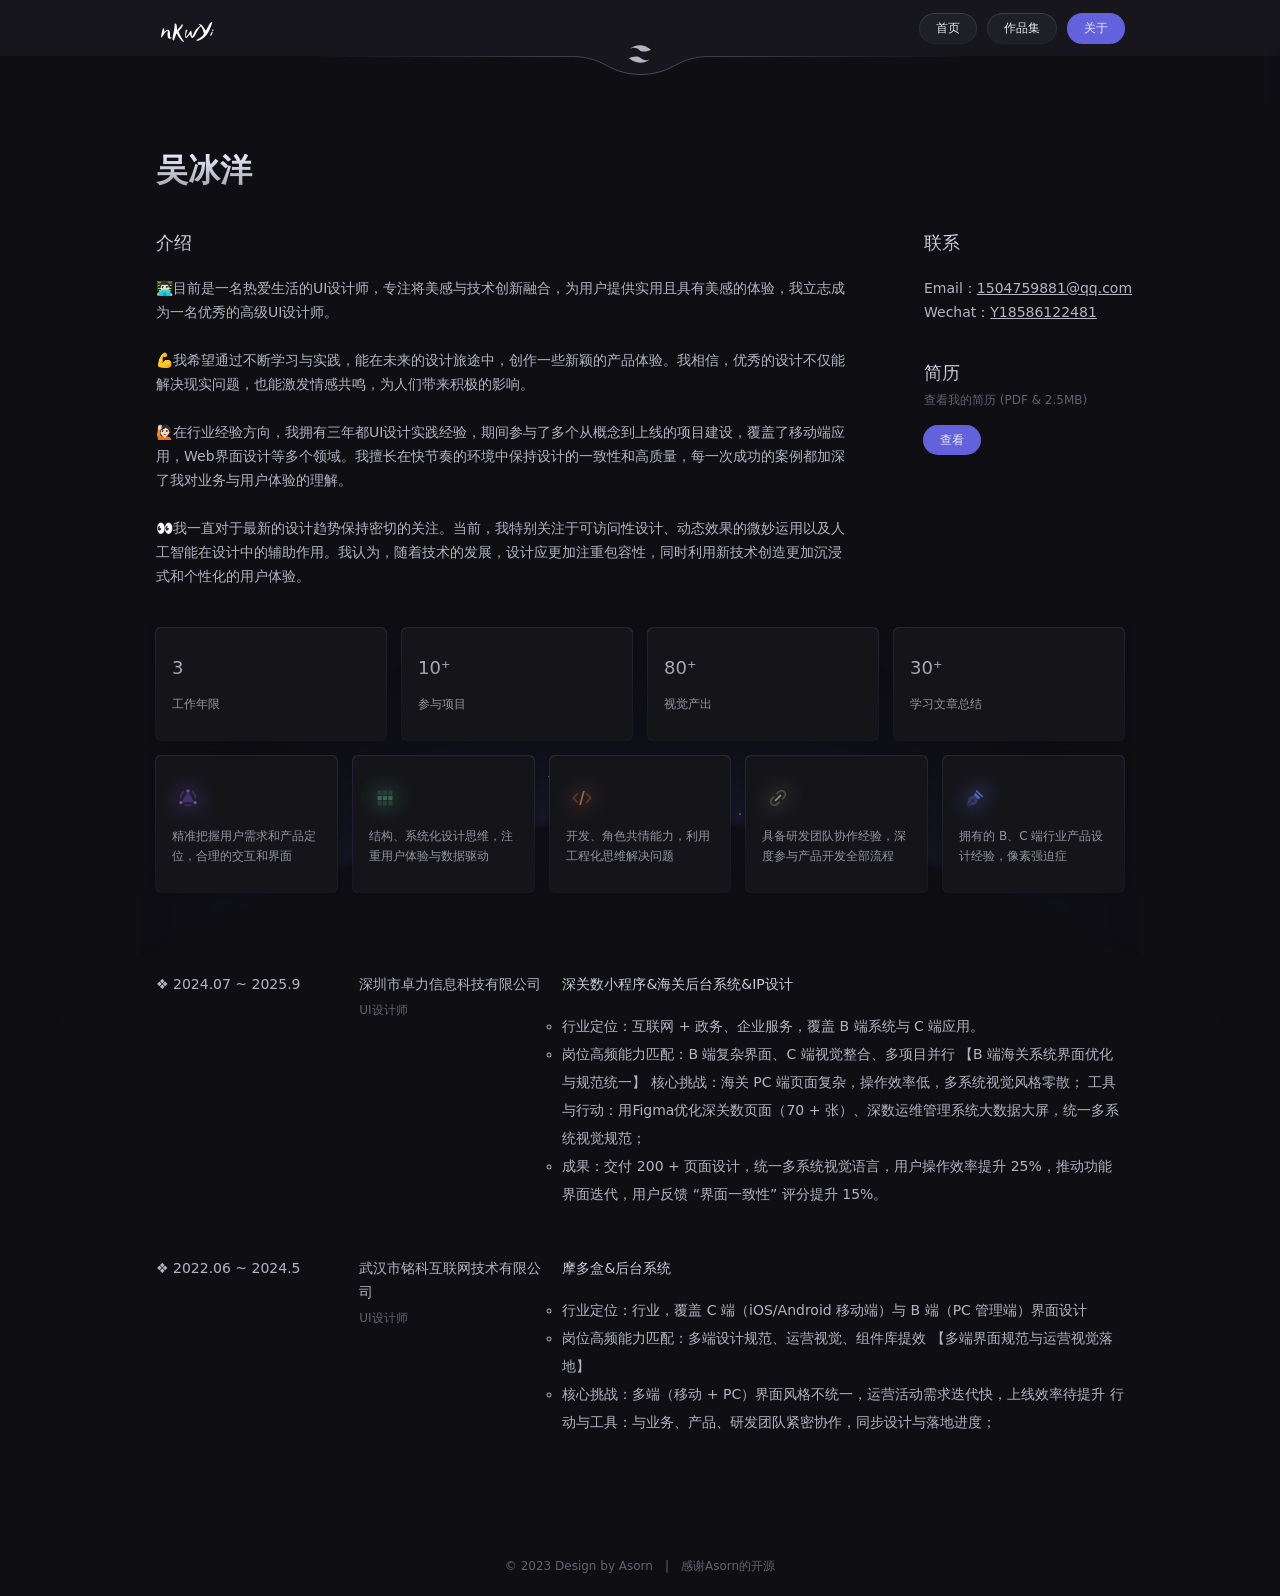
==== commit 142d899f: "Add files via upload" ====
--- a/about.html
+++ b/about.html
@@ -75,9 +75,9 @@
                     <div class="resume">
                         <div class="about-info-title resume-title">简历</div>
                         <div class="resume-desc">
-                            <div class="resume-desc-helptext">下载我的简历 (PDF & 2.5MB)</div>
+                            <div class="resume-desc-helptext">查看我的简历 (PDF & 2.5MB)</div>
                             <div class="magical resume-btn">
-    <a href=".\asorn-open-main\assets\about\简历-吴冰洋-UI设计师-3年.pdf" download="My_Resume.pdf">下载</a>
+    <a href="https://ebony-hugger-32c.notion.site/2b5b57433c60801aa12bfd4aa531085c?source=copy_link" download="My_Resume.pdf">查看</a>
 </div>
                         </div>
                     </div>
